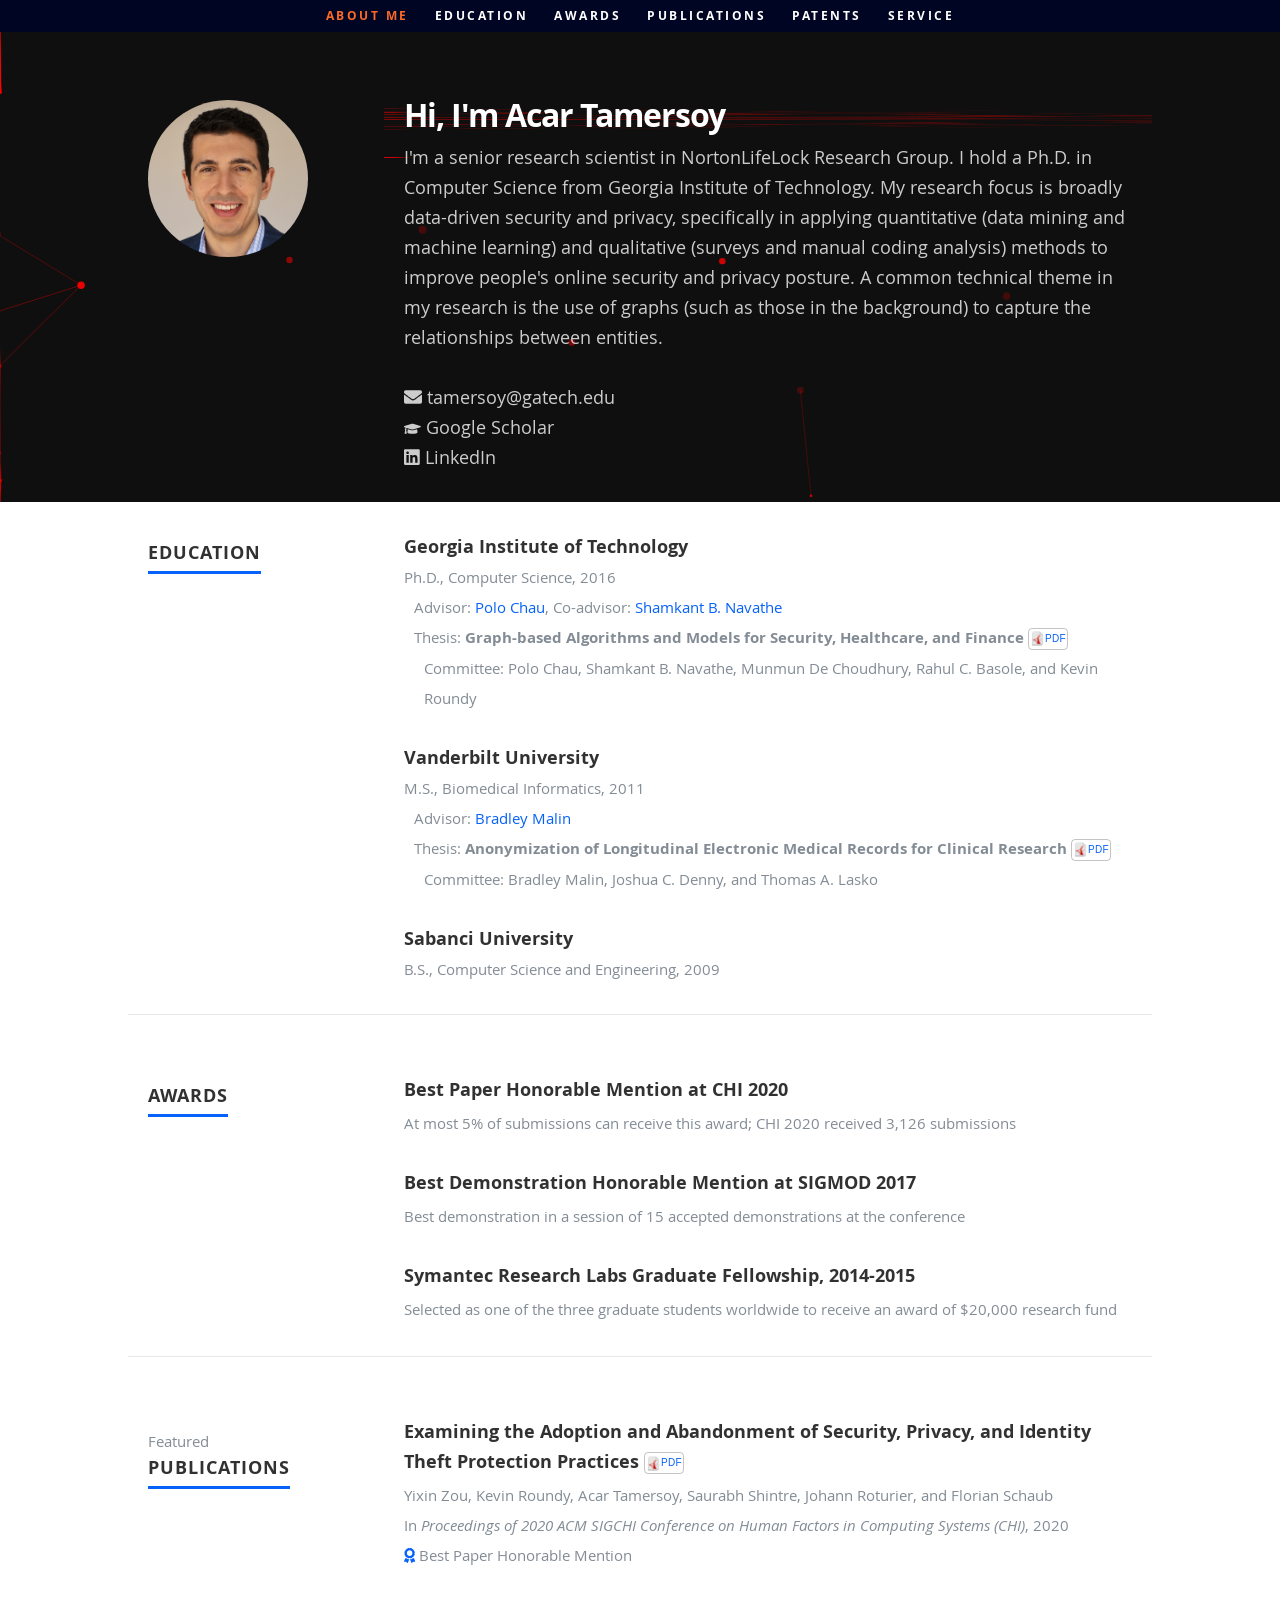
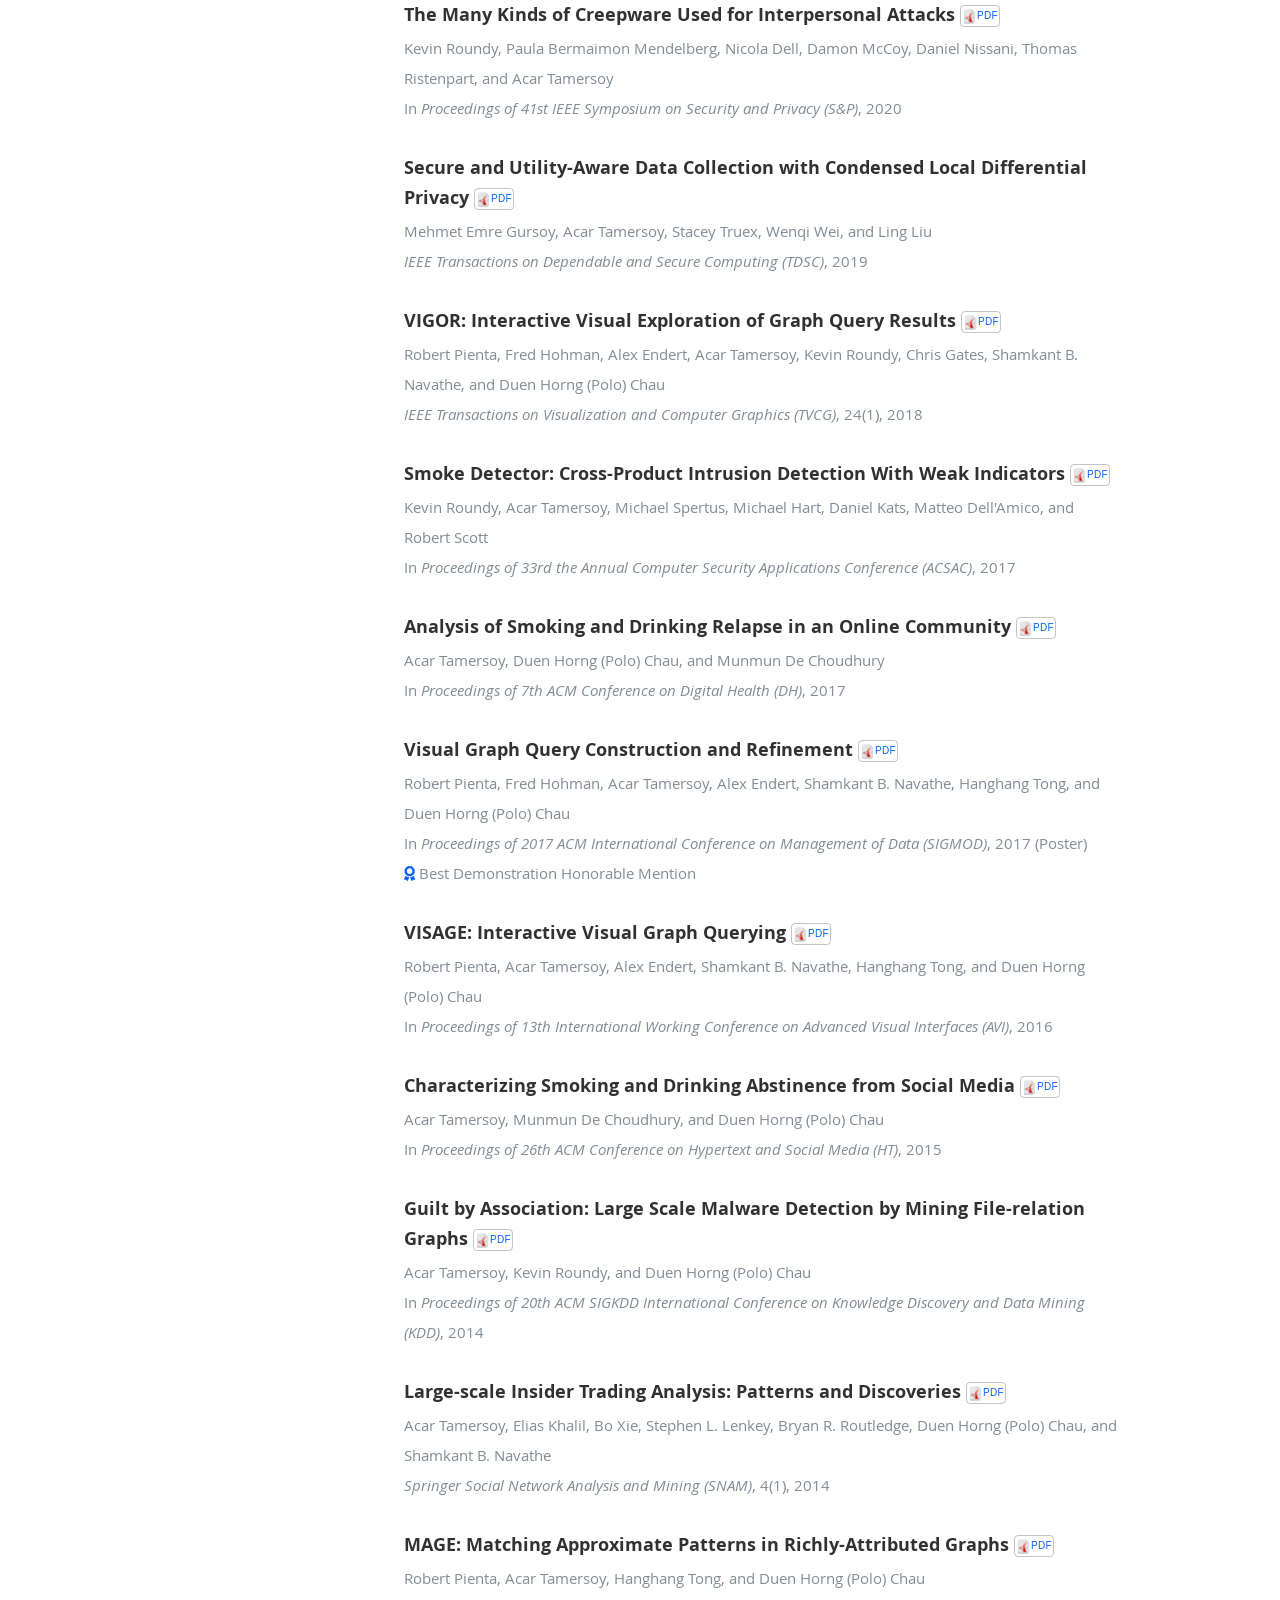
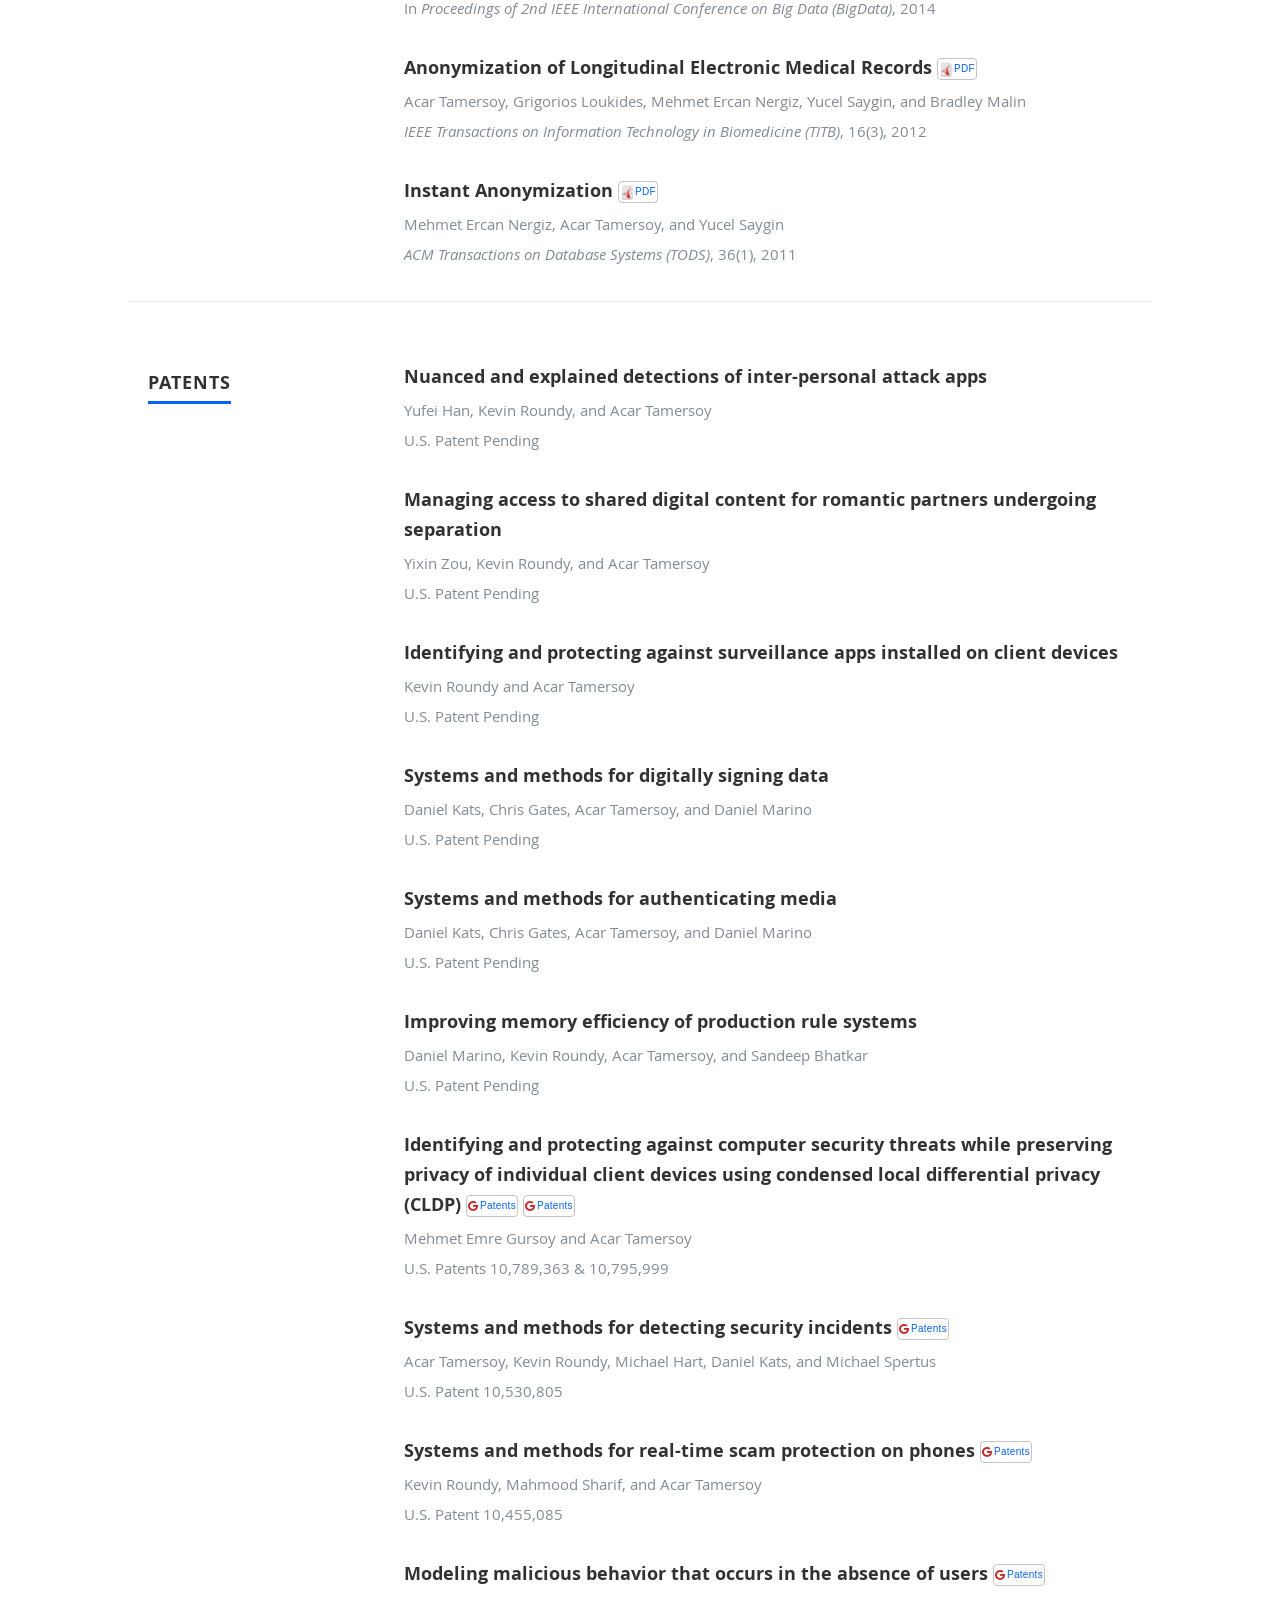
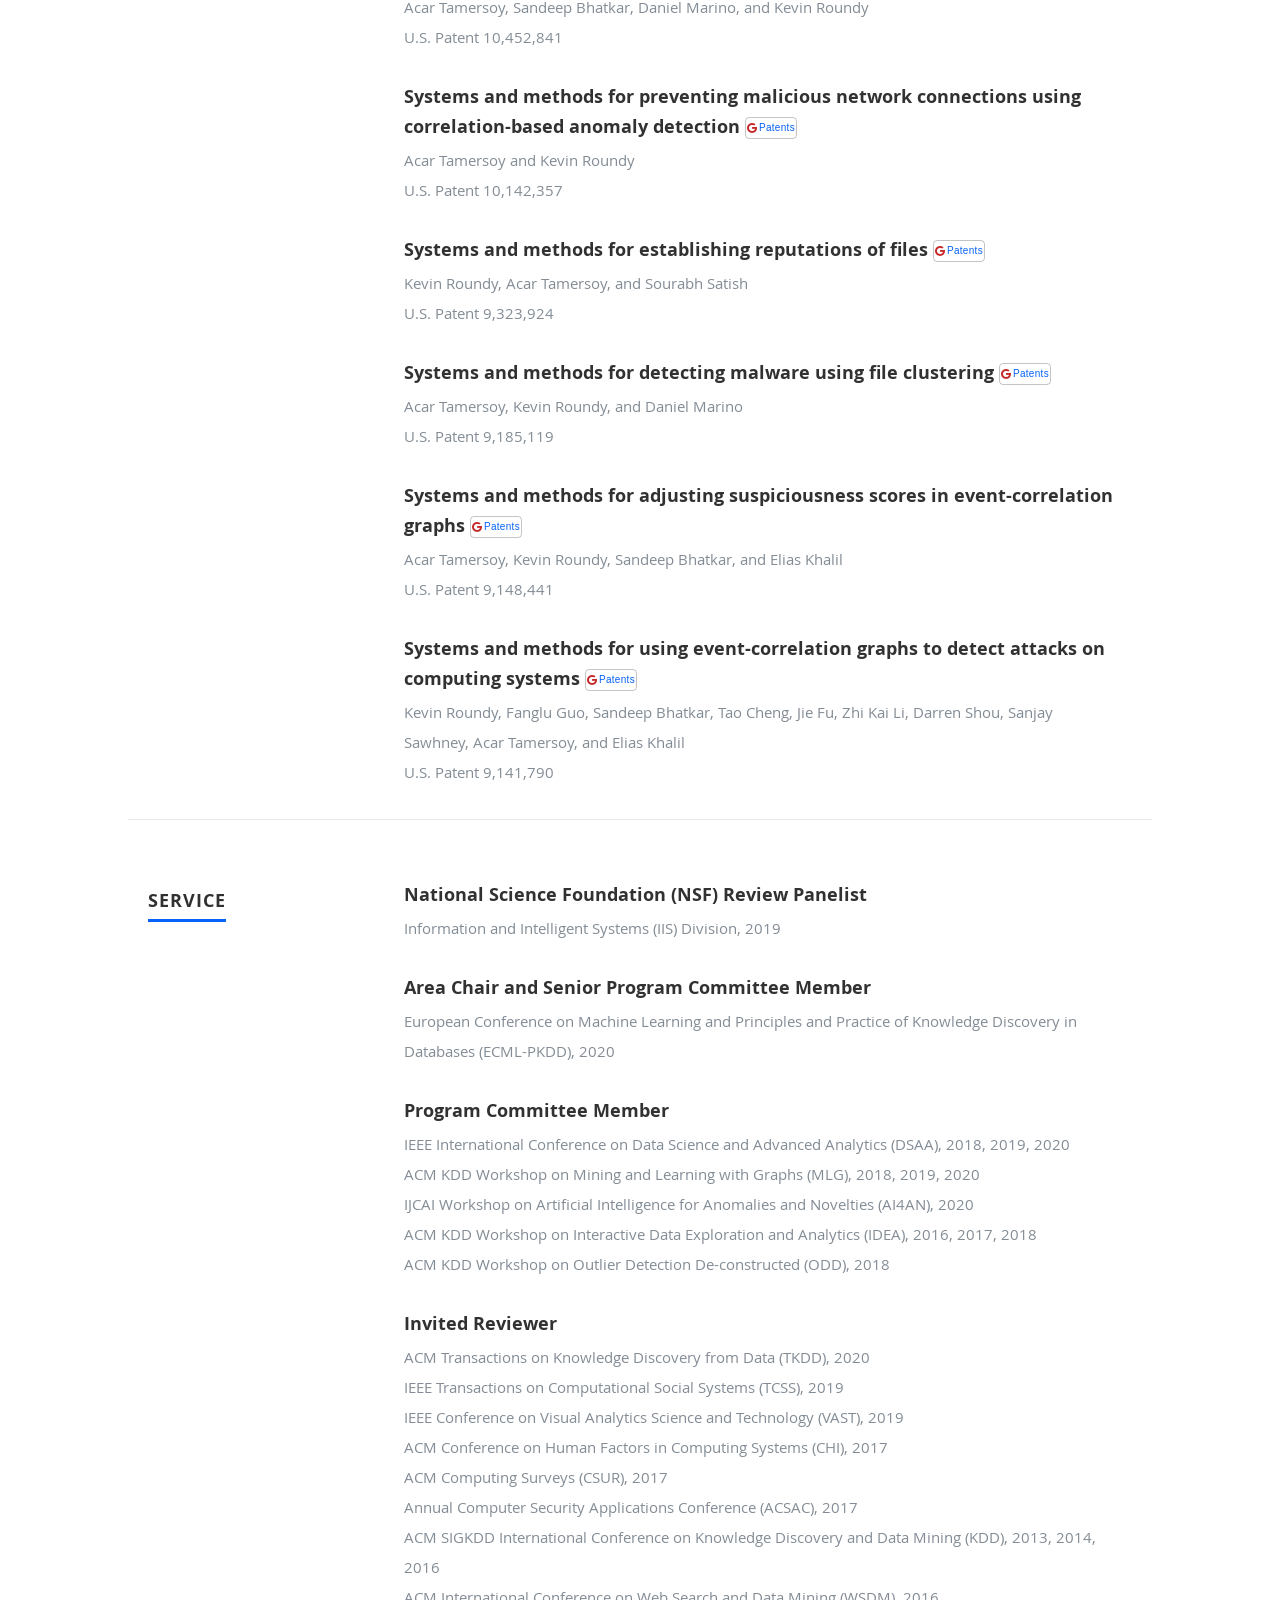
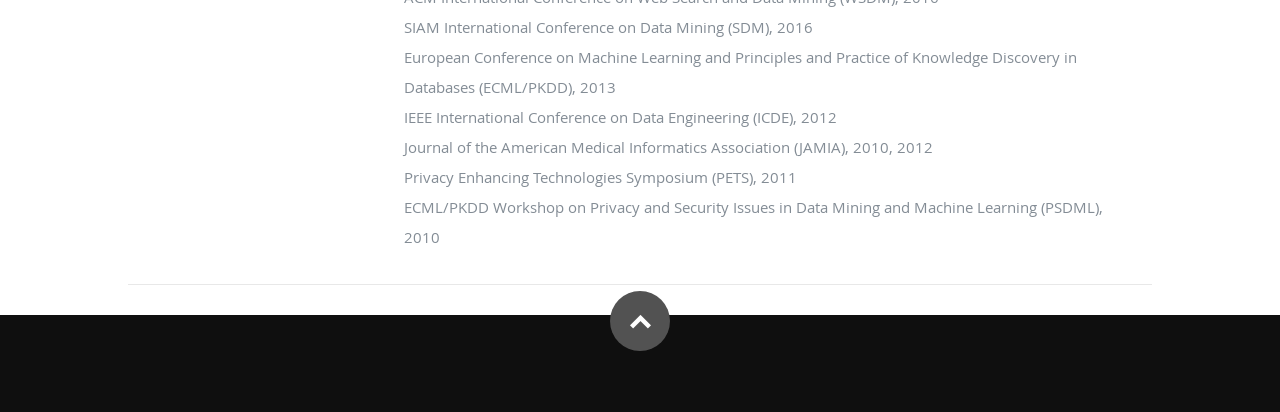
==== index.html @ f9ce351a "update" ====
<!doctype html><html lang="en"><head><meta charset="utf-8"><meta name="viewport" content="width=device-width,initial-scale=1,shrink-to-fit=no"><meta name="theme-color" content="#000000"><link rel="manifest" href="/manifest.json"><link rel="shortcut icon" href="/favicon.ico"><link rel="stylesheet" href="/css/default.css"><link rel="stylesheet" href="/css/layout.css"><link rel="stylesheet" href="/css/media-queries.css"><link rel="stylesheet" href="/css/magnific-popup.css"><title>Acar Tamersoy</title><link href="/static/css/main.f87f4b36.css" rel="stylesheet"></head><body><noscript>You need to enable JavaScript to run this app.</noscript><div id="root"></div><script src="https://ajax.googleapis.com/ajax/libs/jquery/1.10.2/jquery.min.js"></script><script>window.jQuery||document.write('<script src="/js/jquery-1.10.2.min.js"><\/script>')</script><script type="text/javascript" src="/js/jquery-migrate-1.2.1.min.js"></script><script src="/js/jquery.flexslider.js"></script><script src="/js/waypoints.js"></script><script src="/js/jquery.fittext.js"></script><script src="/js/magnific-popup.js"></script><script src="/js/init.js"></script><script type="text/javascript" src="/static/js/main.d19e6f9b.js"></script></body></html>
---- css/default.css ----
/*
=====================================================================
*   Ceevee v1.0 Default Stylesheet
*   url: styleshout.com
*   03-17-2014
=====================================================================

TOC:
a. Webfonts and Icon fonts
b. Reset
c. Default Styles
   1. Basic
   2. Typography
   3. Links
   4. Images
   5. Buttons
   6. Forms
d. Grid
e. Others
   1. Clearing
   2. Misc

=====================================================================  */

/* ------------------------------------------------------------------ */
/* a. Webfonts and Icon fonts
 ------------------------------------------------------------------ */

@import url("fonts.css");
@import url("fontello/css/fontello.css");
@import url("font-awesome/css/font-awesome.min.css");

/* ------------------------------------------------------------------
/* b. Reset
      Adapted from:
      Normalize.css - https://github.com/necolas/normalize.css/
      HTML5 Doctor Reset - html5doctor.com/html-5-reset-stylesheet/
/* ------------------------------------------------------------------ */

html, body, div, span, object, iframe,
h1, h2, h3, h4, h5, h6, p, blockquote, pre,
abbr, address, cite, code,
del, dfn, em, img, ins, kbd, q, samp,
small, strong, sub, sup, var,
b, i,
dl, dt, dd, ol, ul, li,
fieldset, form, label, legend,
table, caption, tbody, tfoot, thead, tr, th, td,
article, aside, canvas, details, figcaption, figure,
footer, header, hgroup, menu, nav, section, summary,
time, mark, audio, video {
   margin: 0;
   padding: 0;
   border: 0;
   outline: 0;
   font-size: 100%;
   vertical-align: baseline;
   background: transparent;
}

article,aside,details,figcaption,figure,
footer,header,hgroup,menu,nav,section {
   display: block;
}

audio,
canvas,
video {
   display: inline-block;
}

audio:not([controls]) {
   display: none;
   height: 0;
}

[hidden] { display: none; }

code, kbd, pre, samp {
   font-family: monospace, serif;
   font-size: 1em;
}

pre {
   white-space: pre;
   white-space: pre-wrap;
   word-wrap: break-word;
}

blockquote, q { quotes: &#8220 &#8220; }

blockquote:before, blockquote:after,
q:before, q:after {
   content: '';
   content: none;
}

ins {
   background-color: #ff9;
   color: #000;
   text-decoration: none;
}

mark {
   background-color: #A7F4F6;
   color: #555;
}

del { text-decoration: line-through; }

abbr[title], dfn[title] {
   border-bottom: 1px dotted;
   cursor: help;
}

table {
   border-collapse: collapse;
   border-spacing: 0;
}


/* ------------------------------------------------------------------ */
/* c. Default and Basic Styles
      Adapted from:
      Skeleton CSS Framework - http://www.getskeleton.com/
      Typeplate Typographic Starter Kit - http://typeplate.com/
/* ------------------------------------------------------------------ */

/*  1. Basic  ------------------------------------------------------- */

*,
*:before,
*:after {
   -moz-box-sizing: border-box;
   -webkit-box-sizing: border-box;
   box-sizing: border-box;
}

html {
   font-size: 62.5%;
   -webkit-font-smoothing: antialiased;
}

body {
   background: #fff;
   font-family: 'opensans-regular', sans-serif;
   font-weight: normal;
   font-size: 15px;
   line-height: 30px;
	color: #838C95;

   -webkit-font-smoothing: antialiased; /* Fix for webkit rendering */
	-webkit-text-size-adjust: 100%;
}

/*  2. Typography
       Vertical rhythm with leading derived from 6
--------------------------------------------------------------------- */

h1, h2, h3, h4, h5, h6 {
   color: #313131;
	font-family: 'opensans-bold', sans-serif;
   font-weight: normal;
}
h1 a, h2 a, h3 a, h4 a, h5 a, h6 a { font-weight: inherit; }
h1 { font-size: 38px; line-height: 42px; margin-bottom: 12px; letter-spacing: -1px; }
h2 { font-size: 28px; line-height: 36px; margin-bottom: 6px; }
h3 { font-size: 22px; line-height: 30px; margin-bottom: 12px; }
/* h4 { font-size: 20px; line-height: 30px; margin-bottom: 6px; } */
h4 { font-size: 20px; line-height: 30px; margin-bottom: 1px; }
h5 { font-size: 18px; line-height: 30px; }
h6 { font-size: 14px; line-height: 30px; }
.subheader { }

p { margin: 0 0 30px 0; }
p img { margin: 0; }
p.lead {
   font: 19px/36px 'opensans-light', sans-serif;
   margin-bottom: 18px;
}

/* for 'em' and 'strong' tags, font-size and line-height should be same with
the body tag due to rendering problems in some browsers */
em { font: 15px/30px 'opensans-italic', sans-serif; }
strong, b { font: 15px/30px 'opensans-bold', sans-serif; }
small { font-size: 11px; line-height: inherit; }

/*	Blockquotes */
blockquote {
   margin: 30px 0px;
   padding-left: 40px;
   position: relative;
}
blockquote:before {
   content: "\201C";
   opacity: 0.45;
   font-size: 80px;
   line-height: 0px;
   margin: 0;
   font-family: arial, sans-serif;

   position: absolute;
   top:  30px;
	left: 0;
}
blockquote p {
   font-family: 'librebaskerville-italic', serif;
   padding: 0;
   font-size: 18px;
   line-height: 36px;
}
blockquote cite {
   display: block;
   font-size: 12px;
   font-style: normal;
   line-height: 18px;
}
blockquote cite:before { content: "\2014 \0020"; }
blockquote cite a,
blockquote cite a:visited { color: #8B9798; border: none }

/* ---------------------------------------------------------------------
/*  Pull Quotes Markup
/*
    <aside class="pull-quote">
		<blockquote>
			<p></p>
		</blockquote>
	 </aside>
/*
/* --------------------------------------------------------------------- */
.pull-quote {
   position: relative;
	padding: 18px 30px 18px 0px;
}
.pull-quote:before,
.pull-quote:after {
	height: 1em;
	opacity: 0.45;
	position: absolute;
	font-size: 80px;
   font-family: Arial, Sans-Serif;
}
.pull-quote:before {
	content: "\201C";
	top:  33px;
	left: 0;
}
.pull-quote:after {
	content: '\201D';
	bottom: -33px;
	right: 0;
}
.pull-quote blockquote {
   margin: 0;
}
.pull-quote blockquote:before {
   content: none;
}

/* Abbreviations */
abbr {
   font-family: 'opensans-bold', sans-serif;
	font-variant: small-caps;
	text-transform: lowercase;
   letter-spacing: .5px;
	color: gray;
}
abbr:hover { cursor: help; }

/* drop cap */
.drop-cap:first-letter {
	float: left;
	margin: 0;
	padding: 14px 6px 0 0;
	font-size: 84px;
	font-family: /* Copperplate */ 'opensans-bold', sans-serif;
   line-height: 60px;
	text-indent: 0;
	background: transparent;
	color: inherit;
}

hr { border: solid #E3E3E3; border-width: 1px 0 0; clear: both; margin: 11px 0 30px; height: 0; }


/*  3. Links  ------------------------------------------------------- */

a, a:visited {
   text-decoration: none;
   outline: 0;
   color: #11ABB0;

   -webkit-transition: color .3s ease-in-out;
   -moz-transition: color .3s ease-in-out;
   -o-transition: color .3s ease-in-out;
   transition: color .3s ease-in-out;
}
a:hover, a:focus { color: #313131; }
p a, p a:visited { line-height: inherit; }


/*  4. List  --------------------------------------------------------- */

ul, ol { margin-bottom: 24px; margin-top: 12px; }
ul { list-style: none outside; }
ol { list-style: decimal; }
ol, ul.square, ul.circle, ul.disc { margin-left: 30px; }
ul.square { list-style: square outside; }
ul.circle { list-style: circle outside; }
ul.disc { list-style: disc outside; }
ul ul, ul ol,
ol ol, ol ul { margin: 6px 0 6px 30px; }
ul ul li, ul ol li,
ol ol li, ol ul li { margin-bottom: 6px; }
li { line-height: 18px; margin-bottom: 12px; }
ul.large li { }
li p { }

/* ---------------------------------------------------------------------
/*  Stats Tab Markup

    <ul class="stats-tabs">
		<li><a href="#">[value]<b>[name]</b></a></li>
	 </ul>

    Extend this object into your markup.
/*
/* --------------------------------------------------------------------- */
.stats-tabs {
   padding: 0;
   margin: 24px 0;
}
.stats-tabs li {
	display: inline-block;
	margin: 0 10px 18px 0;
	padding: 0 10px 0 0;
	border-right: 1px solid #ccc;
}
.stats-tabs li:last-child {
	margin: 0;
	padding: 0;
	border: none;
}
.stats-tabs li a {
	display: inline-block;
	font-size: 22px;
	font-family: 'opensans-bold', sans-serif;
   border: none;
   color: #313131;
}
.stats-tabs li a:hover {
   color:#11ABB0;
}
.stats-tabs li a b {
	display: block;
	margin: 6px 0 0 0;
	font-size: 13px;
	font-family: 'opensans-regular', sans-serif;
   color: #8B9798;
}

/* definition list */
dl { margin: 12px 0; }
dt { margin: 0; color:#11ABB0; }
dd { margin: 0 0 0 20px; }

/* Lining Definition Style Markup */
.lining dt,
.lining dd {
	display: inline;
	margin: 0;
}
.lining dt + dt:before,
.lining dd + dt:before {
	content: "\A";
	white-space: pre;
}
.lining dd + dd:before {
	content: ", ";
}
.lining dd:before {
	content: ": ";
	margin-left: -0.2em;
}

/* Dictionary Definition Style Markup */
.dictionary-style dt {
	display: inline;
	counter-reset: definitions;
}
.dictionary-style dt + dt:before {
	content: ", ";
	margin-left: -0.2em;
}
.dictionary-style dd {
	display: block;
	counter-increment: definitions;
}
.dictionary-style dd:before {
	content: counter(definitions, decimal) ". ";
}

/* Pagination */
.pagination {
   margin: 36px auto;
   text-align: center;
}
.pagination ul li {
   display: inline-block;
   margin: 0;
   padding: 0;
}
.pagination .page-numbers {
   font: 15px/18px 'opensans-bold', sans-serif;
   display: inline-block;
   padding: 6px 10px;
   margin-right: 3px;
   margin-bottom: 6px;
	color: #6E757C;
	background-color: #E6E8EB;

	-webkit-transition: all 200ms ease-in-out;
	-moz-transition: all 200ms ease-in-out;
	-o-transition: all 200ms ease-in-out;
	-ms-transition: all 200ms ease-in-out;
	transition: all 200ms ease-in-out;

   -moz-border-radius: 0px;
   -webkit-border-radius: 0px;
   -khtml-border-radius: 0px;
	border-radius: 0px;
}
.pagination .page-numbers:hover {
   background: #838A91;
   color: #fff;
}
.pagination .current,
.pagination .current:hover {
   background-color: #11ABB0;
   color: #fff;
}
.pagination .inactive,
.pagination .inactive:hover {
   background-color: #E6E8EB;
	color: #A9ADB2;
}
.pagination .prev, .pagination .next {}

/*  5. Images  --------------------------------------------------------- */

img {
   max-width: 100%;
   height: auto;
}
img.pull-right { margin: 12px 0px 0px 18px; }
img.pull-left { margin: 12px 18px 0px 0px; }

/*  6. Buttons  --------------------------------------------------------- */

.button,
.button:visited,
button,
input[type="submit"],
input[type="reset"],
input[type="button"] {
   font: 16px/30px 'opensans-bold', sans-serif;
   background: #11ABB0;
   display: inline-block;
	text-decoration: none;
   letter-spacing: 0;
   color: #fff;
	padding: 12px 20px;
	margin-bottom: 18px;
   border: none;
   cursor: pointer;
   height: auto;

   -webkit-transition: all .2s ease-in-out;
	-moz-transition: all .2s ease-in-out;
	-o-transition: all .2s ease-in-out;
	-ms-transition: all .2s ease-in-out;
	transition: all .2s ease-in-out;

   -moz-border-radius: 0px;
   -webkit-border-radius: 0px;
   -khtml-border-radius: 0px;
   border-radius: 0px;
}

.button:hover,
button:hover,
input[type="submit"]:hover,
input[type="reset"]:hover,
input[type="button"]:hover {
   background: #3d4145;
   color: #fff;
}

.button:active,
button:active,
input[type="submit"]:active,
input[type="reset"]:active,
input[type="button"]:active {
   background: #3d4145;
   color: #fff;
}

.button.full-width,
button.full-width,
input[type="submit"].full-width,
input[type="reset"].full-width,
input[type="button"].full-width {
	width: 100%;
	padding-left: 0 !important;
	padding-right: 0 !important;
	text-align: center;
}

/* Fix for odd Mozilla border & padding issues */
button::-moz-focus-inner,
input::-moz-focus-inner {
    border: 0;
    padding: 0;
}


/*  7. Forms  --------------------------------------------------------- */

form { margin-bottom: 24px; }
fieldset { margin-bottom: 24px; }

input[type="text"],
input[type="password"],
input[type="email"],
textarea,
select {
   display: block;
   padding: 18px 15px;
   margin: 0 0 24px 0;
   border: 0;
   outline: none;
   vertical-align: middle;
   min-width: 225px;
	max-width: 100%;
   font-size: 15px;
   line-height: 24px;
	color: #647373;
	background: #D3D9D9;

}

/* select { padding: 0;
   width: 220px;
   } */

input[type="text"]:focus,
input[type="password"]:focus,
input[type="email"]:focus,
textarea:focus {
   color: #B3B7BC;
	background-color: #3d4145;
}

textarea { min-height: 220px; }

label,
legend {
   font: 16px/24px 'opensans-bold', sans-serif;
	margin: 12px 0;
   color: #3d4145;
   display: block;
}
label span,
legend span {
	color: #8B9798;
   font: 14px/24px 'opensans-regular', sans-serif;
}

input[type="checkbox"],
input[type="radio"] {
    font-size: 15px;
    color: #737373;
}

input[type="checkbox"] { display: inline; }

/* ------------------------------------------------------------------ */
/* d. Grid
---------------------------------------------------------------------
   gutter = 40px.
/* ------------------------------------------------------------------ */

/* default
--------------------------------------------------------------- */
.row {
   /* width: 96%; */
   width: 80%;
   /* max-width: 1020px; */
   max-width: 1280px;
   margin: 0 auto;
}
/* fixed width for IE8 */
.ie .row { width: 1000px ; }

.narrow .row { max-width: 980px; }

.row .row { width: auto; max-width: none; margin: 0 -20px; }

/* row clearing */
.row:before,
.row:after {
    content: " ";
    display: table;
}
.row:after {
    clear: both;
}

.column, .columns {
   position: relative;
   padding: 0 20px;
   min-height: 1px;
   float: left;
}
.column.centered, .columns.centered  {
    float: none;
    margin: 0 auto;
}

/* removed gutters */
.row.collapsed > .column,
.row.collapsed > .columns,
.column.collapsed, .columns.collapsed  { padding: 0; }

[class*="column"] + [class*="column"]:last-child { float: right; }
[class*="column"] + [class*="column"].end { float: right; }

/* column widths */
.row .one         { width: 8.33333%; }
.row .two         { width: 16.66667%; }
.row .three       { width: 25%; }
.row .four        { width: 33.33333%; }
.row .five        { width: 41.66667%; }
.row .six         { width: 50%; }
.row .seven       { width: 58.33333%; }
.row .eight       { width: 66.66667%; }
.row .nine        { width: 75%; }
.row .ten         { width: 83.33333%; }
.row .eleven      { width: 91.66667%; }
.row .twelve      { width: 100%; }

/* Offsets */
.row .offset-1    { margin-left: 8.33333%; }
.row .offset-2    { margin-left: 16.66667%; }
.row .offset-3    { margin-left: 25%; }
.row .offset-4    { margin-left: 33.33333%; }
.row .offset-5    { margin-left: 41.66667%; }
.row .offset-6    { margin-left: 50%; }
.row .offset-7    { margin-left: 58.33333%; }
.row .offset-8    { margin-left: 66.66667%; }
.row .offset-9    { margin-left: 75%; }
.row .offset-10   { margin-left: 83.33333%; }
.row .offset-11   { margin-left: 91.66667%; }

/* Push/Pull */
.row .push-1      { left: 8.33333%; }
.row .pull-1      { right: 8.33333%; }
.row .push-2      { left: 16.66667%; 	}
.row .pull-2      { right: 16.66667%; }
.row .push-3      { left: 25%; }
.row .pull-3      { right: 25%;	}
.row .push-4      { left: 33.33333%; }
.row .pull-4      { right: 33.33333%; }
.row .push-5      { left: 41.66667%; }
.row .pull-5      { right: 41.66667%; }
.row .push-6      { left: 50%; }
.row .pull-6      { right: 50%; }
.row .push-7      { left: 58.33333%; }
.row .pull-7      { right: 58.33333%; }
.row .push-8      { left: 66.66667%; 	}
.row .pull-8      { right: 66.66667%; }
.row .push-9      { left: 75%; }
.row .pull-9      { right: 75%; }
.row .push-10     { left: 83.33333%; }
.row .pull-10     { right: 83.33333%; }
.row .push-11     { left: 91.66667%; }
.row .pull-11     { right: 91.66667%; }

/* block grids
--------------------------------------------------------------------- */
.bgrid-sixths [class*="column"]   { width: 16.66667%; }
.bgrid-quarters [class*="column"] { width: 25%; }
.bgrid-thirds [class*="column"]   { width: 33.33333%; }
.bgrid-halves [class*="column"]   { width: 50%; }

[class*="bgrid"] [class*="column"] + [class*="column"]:last-child { float: left; }

/* Left clearing for block grid columns - columns that changes width in
different screen sizes. Allows columns with different heights to align
properly.
--------------------------------------------------------------------- */
.first { clear: left; }   /* first column in default screen */
.s-first { clear: none; } /* first column in smaller screens */

/* smaller screens
--------------------------------------------------------------- */
@media only screen and (max-width: 900px) {

   /* block grids on small screens */
   .s-bgrid-sixths [class*="column"]   { width: 16.66667%; }
   .s-bgrid-quarters [class*="column"] { width: 25%; }
   .s-bgrid-thirds [class*="column"]   { width: 33.33333%; }
   .s-bgrid-halves [class*="column"]   { width: 50%; }

   /* block grids left clearing */
   .first { clear: none; }
   .s-first { clear: left; }

}

/* mobile wide/smaller tablets
--------------------------------------------------------------- */
@media only screen and (max-width: 767px) {

   .row {
	   width: 460px;
	   margin: 0 auto;
      padding: 0;
	}
   .column, .columns {
	   width: auto !important;
	   float: none;
	   margin-left: 0;
	   margin-right: 0;
      padding: 0 30px;
   }
   .row .row { width: auto; max-width: none; margin: 0 -30px; }

   [class*="column"] + [class*="column"]:last-child { float: none; }
   [class*="bgrid"] [class*="column"] + [class*="column"]:last-child { float: none; }

   /* Offsets */
   .row .offset-1    { margin-left: 0%; }
   .row .offset-2    { margin-left: 0%; }
   .row .offset-3    { margin-left: 0%; }
   .row .offset-4    { margin-left: 0%; }
   .row .offset-5    { margin-left: 0%; }
   .row .offset-6    { margin-left: 0%; }
   .row .offset-7    { margin-left: 0%; }
   .row .offset-8    { margin-left: 0%; }
   .row .offset-9    { margin-left: 0%; }
   .row .offset-10   { margin-left: 0%; }
   .row .offset-11   { margin-left: 0%; }
}

/* mobile narrow
--------------------------------------------------------------- */
@media only screen and (max-width: 460px) {

   .row { width: auto; }

}

/* larger screens
--------------------------------------------------------------- */
@media screen and (min-width: 1200px) {

   .wide .row { max-width: 1180px; }

}

/* ------------------------------------------------------------------ */
/* e. Others
/* ------------------------------------------------------------------ */

/*  1. Clearing
    (http://nicolasgallagher.com/micro-clearfix-hack/
--------------------------------------------------------------------- */

.cf:before,
.cf:after {
    content: " ";
    display: table;
}
.cf:after {
    clear: both;
}

/*  2. Misc -------------------------------------------------------- */

.remove-bottom { margin-bottom: 0 !important; }
.half-bottom { margin-bottom: 12px !important; }
.add-bottom { margin-bottom: 24px !important; }
.no-border { border: none; }

.text-center  { text-align: center !important; }
.text-left    { text-align: left !important; }
.text-right   { text-align: right !important; }
.pull-left    { float: left !important; }
.pull-right   { float: right !important; }
.align-center {
	margin-left: auto !important;
	margin-right: auto !important;
	text-align: center !important;
}
---- css/layout.css ----
/*
=====================================================================
*   Ceevee v1.0 Layout Stylesheet
*   url: styleshout.com
*   03-18-2014
=====================================================================

   TOC:
   a. General Styles
   b. Header Styles
   c. About Section
   d. Resume Section
   e. Portfolio Section
   f. Call To Action Section
   g. Testimonials Section
   h. Contact Section
   i. Footer

===================================================================== */

/* ------------------------------------------------------------------ */
/* a. General Styles
/* ------------------------------------------------------------------ */

body { background: #0f0f0f; }
/* body { background: #000524; } */
/* body { background: #34495e; } */


/* ------------------------------------------------------------------ */
/* b. Header Styles
/* ------------------------------------------------------------------ */

header {
   position: relative;
   height: 800px;
   min-height: 500px;
   width: 100%;
   
   text-align: center;
   overflow: hidden;
}

/* vertically center banner section */
header:before {
   content: '';
   display: inline-block;
   vertical-align: middle;
   height: 100%;
}
header .banner {
   display: inline-block;
   vertical-align: middle;
   margin: 0 auto;
   width: 85%;
   padding-bottom: 30px;
   text-align: center;
}

header .banner-text { width: 100%; }
header .banner-text h1 {
   font: 90px/1.1em 'opensans-bold', sans-serif;
   color: #fff;
   letter-spacing: -2px;
   margin: 0 auto 18px auto;
}
header .banner-text h3 {
   font: 18px/1.9em 'librebaskerville-regular', serif;
   color: #ddd;
   margin: 0 auto;
   width: 70%;
}
header .banner-text h3 span,
header .banner-text h3 a {
   color: #fff;
}
header .banner-text hr {
   width: 60%;
   margin: 18px auto 24px auto;
   border-color: #2F2D2E;
   border-color: rgba(150, 150, 150, .1);
}

/* header social links */
header .social {
   margin: 24px 0;
   padding: 0;
   font-size: 30px;
}
header .social li {
   display: inline-block;
   margin: 0 15px;
   padding: 0;
}
header .social li a { color: #fff; }
header .social li a:hover { color: #0762f9; }

/* scrolldown link */
header .scrolldown a {
   position: absolute;
   bottom: 30px;
   left: 50%;
   margin-left: -29px;
   color: #fff;
   display: block;
   height: 42px;
   width: 42px;
   font-size: 42px;
   line-height: 42px;
   color: #fff;
   border-radius: 100%;

   -webkit-transition: all .3s ease-in-out;
   -moz-transition: all .3s ease-in-out;
   -o-transition: all .3s ease-in-out;
   transition: all .3s ease-in-out;
}
header .scrolldown a:hover { color: #0762f9; }

/* primary navigation
--------------------------------------------------------------------- */
#nav-wrap ul, #nav-wrap li, #nav-wrap a {
	 margin: 0;
	 padding: 0;
	 border: none;
    outline: none;
}

/* #nav-wrap li {
   border-bottom: 3px solid #0762f9;
} */

/* nav-wrap */
#nav-wrap {
   font: 12px 'opensans-bold', sans-serif;
   width: 100%;
   text-transform: uppercase;
   letter-spacing: 2.5px;
   margin: 0 auto;
   z-index: 100;
   position: fixed;
   left: 0;
   top: 0;
}
/* .opaque { background-color: #333; } */
.opaque { background-color: #000524; }
/* .opaque { background-color: #0f0f0f; } */

/* hide toggle button */
#nav-wrap > a.mobile-btn { display: none; }

ul#nav {
   min-height: 32px; /* was 48 (divide by 1.5)*/
   width: auto;

   /* center align the menu */
   text-align: center;
}
ul#nav li {
   position: relative;
   list-style: none;
   height: 32px;  /* was 48*/
   display: inline-block;
}

/* Links */
ul#nav li a {

/* 8px padding top + 8px padding bottom + 32px line-height = 48px */

   display: inline-block;
   padding: 5.33px 13px;   /* was 8*/
   line-height: 21.33px;   /* was 32*/
	text-decoration: none;
   text-align: left;
   color: #fff;

	-webkit-transition: color .2s ease-in-out;
	-moz-transition: color .2s ease-in-out;
	-o-transition: color .2s ease-in-out;
	-ms-transition: color .2s ease-in-out;
	transition: color .2s ease-in-out;
}

ul#nav li a:active { background-color: transparent !important; }
ul#nav li.current a { color: #fe6928; }


/* ------------------------------------------------------------------ */
/* c. About Section
/* ------------------------------------------------------------------ */

#about {
   /* background: #000524; */
   /* padding-top: 96px;
   padding-bottom: 66px; */
   padding-top: 100px;
   /* padding-bottom: 100px; */
   overflow: hidden;
}

/* #about a, #about a:visited  { color: #fff; } */
#about a, #about a:visited  { color: #ccc; }
/* #about a:hover, #about a:focus { color: #0762f9; } */
#about a:hover, #about a:focus { color: #fff; }
/* #about a:focus { color: #0762f9; } */
/* #about a:hover { background-color: transparent !important; } */

#about h1 {
   font: 32px/30px 'opensans-bold', sans-serif;
   color: #fff;
}
#about h2 {
   font: 22px/30px 'opensans-bold', sans-serif;
   color: #fff;
   margin-bottom: 12px;
}
#about p {
   line-height: 30px;
   color: #ccc;
   font-size: 18px;
}
/* #about p.address { color: #fff; } */
#about .profile-pic {
   position: relative;
   /* width: 175px; */
   width: 160px;
   /* height: 120px; */
   /* flex-shrink: 0; */
   border-radius: 100%;
}

/* #about .contact-details { width: 41.66667%; } */
#about .contact-details { width: 66.66667%; }
#about .download {
   width: 58.33333%;
   padding-top: 6px;
}
/* #about .main-col { padding-right: 5%; } */
#about .download .button {
   margin-top: 6px;
   background: #444;
}
#about .download .button:hover {
   background: #fff;
   color: #2B2B2B;
}
#about .download .button i {
   margin-right: 15px;
   font-size: 20px;
}
#about .position {
   hyphens: auto;
}


/* ------------------------------------------------------------------ */
/* d. Resume Section
/* ------------------------------------------------------------------ */

#resume {
   background: #fff;
   /* padding-top: 90px; */
   /* padding-bottom: 72px; */
   padding-top: 30px;
   /* padding-bottom: 10px; */
   overflow: hidden;
}

#resume a, #resume a:visited  { color: #0762f9; }
#resume a:hover, #resume a:focus { color: #313131; }

#resume h1 {
   font: 18px/24px 'opensans-bold', sans-serif;
   text-transform: uppercase;
   letter-spacing: 1px;
}
#resume h1 span {
   border-bottom: 3px solid #0762f9;
   padding-bottom: 6px;
}
#resume h3 {
   font: 25px/30px 'opensans-bold', sans-serif;
}

#resume .header-col { padding-top: 9px; }
/* #resume . { padding-right: 3%; } */
#resume .main-col { padding-right: 3%; }

.education, .work, .publication {
   margin-bottom: 30px;
   /* padding-bottom: 24px; */
   padding-bottom: 30px;
   border-bottom: 1px solid #E8E8E8;
   /* padding-top: 25px; */
}
.publication {
   padding-bottom: 2px;
}
#resume .info {
   font: 16px/24px 'librebaskerville-italic', serif;
   color: #6E7881;
   margin-bottom: 18px;
   margin-top: 9px;
}
#resume .info span {
   margin-right: 5px;
   margin-left: 5px;
}
#resume .date {
   font: 15px/24px 'opensans-regular', sans-serif;
   margin-top: 6px;
}


#patent {
   background: #fff;
   padding-top: 30px;
   overflow: hidden;
}

#patent a, #patent a:visited  { color: #0762f9; }
#patent a:hover, #patent a:focus { color: #313131; }

#patent h1 {
   font: 18px/24px 'opensans-bold', sans-serif;
   text-transform: uppercase;
   letter-spacing: 1px;
}
#patent h1 span {
   border-bottom: 3px solid #0762f9;
   padding-bottom: 6px;
}

#patent .header-col { padding-top: 9px; }
#patent .main-col { padding-right: 3%; }


#publication {
   background: #fff;
   padding-top: 30px;
   overflow: hidden;
}

#publication a, #publication a:visited  { color: #0762f9; }
#publication a:hover, #publication a:focus { color: #313131; }

#publication h1 {
   font: 18px/24px 'opensans-bold', sans-serif;
   text-transform: uppercase;
   letter-spacing: 1px;
}
#publication h1 span {
   border-bottom: 3px solid #0762f9;
   padding-bottom: 6px;
}

#publication .header-col { padding-top: 9px; }
#publication .main-col { padding-right: 3%; }


#education {
   background: #fff;
   padding-top: 30px;
   overflow: hidden;
}

#education a, #education a:visited  { color: #0762f9; }
#education a:hover, #education a:focus { color: #313131; }

#education h1 {
   font: 18px/24px 'opensans-bold', sans-serif;
   text-transform: uppercase;
   letter-spacing: 1px;
}
#education h1 span {
   border-bottom: 3px solid #0762f9;
   padding-bottom: 6px;
}

#education .header-col { padding-top: 9px; }
#education .main-col { padding-right: 3%; }


#award {
   background: #fff;
   padding-top: 30px;
   overflow: hidden;
}

#award a, #award a:visited  { color: #0762f9; }
#award a:hover, #award a:focus { color: #313131; }

#award h1 {
   font: 18px/24px 'opensans-bold', sans-serif;
   text-transform: uppercase;
   letter-spacing: 1px;
}
#award h1 span {
   border-bottom: 3px solid #0762f9;
   padding-bottom: 6px;
}

#award h5 { font-size: 18px; }

#award .header-col { padding-top: 9px; }
#award .main-col { padding-right: 3%; }


#service {
   background: #fff;
   padding-top: 30px;
   overflow: hidden;
}

#service a, #service a:visited  { color: #0762f9; }
#service a:hover, #service a:focus { color: #313131; }

#service h1 {
   font: 18px/24px 'opensans-bold', sans-serif;
   text-transform: uppercase;
   letter-spacing: 1px;
}
#service h1 span {
   border-bottom: 3px solid #0762f9;
   padding-bottom: 6px;
}

#service h5 { font-size: 18px; }

#service .header-col { padding-top: 9px; }
#service .main-col { padding-right: 3%; }


/*----------------------------------------------*/
/*	Skill Bars
/*----------------------------------------------*/

.bars {
	width: 95%;
	float: left;
	padding: 0;
	text-align: left;
}
.bars .skills {
  	margin-top: 36px;
   list-style: none;
}
.bars li {
   position: relative;
  	margin-bottom: 60px;
  	background: #333;
  	height: 42px;
  	border-radius: 0px;
}
.bars li em {
	font: 15px 'opensans-bold', sans-serif;
   color: #313131;
	text-transform: uppercase;
   letter-spacing: 2px;
	font-weight: normal;
   position: relative;
	top: -36px;
}
.bar-expand {
   position: absolute;
   left: 0;
   top: 0;

   margin: 0;
   padding-right: 24px;
  	background: #313131;
   display: inline-block;
  	height: 42px;
   line-height: 42px;
   border-radius: 0px;
}
/*
.git {
  	-moz-animation: git 2s ease;
  	-webkit-animation: git 2s ease;
}
.illustrator {
  	-moz-animation: illustrator 2s ease;
  	-webkit-animation: illustrator 2s ease;
}
.reactjs {
  	-moz-animation: reactjs 2s ease;
  	-webkit-animation: reactjs 2s ease;
}
.css {
  	-moz-animation: css 2s ease;
  	-webkit-animation: css 2s ease;
}
.html5 {
  	-moz-animation: html5 2s ease;
  	-webkit-animation: html5 2s ease;
}
.vuejs {
  	-moz-animation: vuejs 2s ease;
  	-webkit-animation: vuejs 2s ease;
}
.mongodb {
  	-moz-animation: mongodb 2s ease;
  	-webkit-animation: mongodb 2s ease;
}

@-moz-keyframes git {
  0%   { width: 0px;  }
  100% { width: 60%;  }
}
@-moz-keyframes illustrator {
  0%   { width: 0px;  }
  100% { width: 55%;  }
}
@-moz-keyframes reactjs {
  0%   { width: 0px;  }
  100% { width: 50%;  }
}
@-moz-keyframes css {
  0%   { width: 0px;  }
  100% { width: 90%;  }
}
@-moz-keyframes html5 {
  0%   { width: 0px;  }
  100% { width: 80%;  }
}
@-moz-keyframes vuejs {
  0%   { width: 0px;  }
  100% { width: 50%;  }
}
@-moz-keyframes mongodb {
  0%   { width: 0px;  }
  100% { width: 80%;  }
}

@-webkit-keyframes photoshop {
  0%   { width: 0px;  }
  100% { width: 60%;  }
}
@-webkit-keyframes illustrator {
  0%   { width: 0px;  }
  100% { width: 55%;  }
}
@-webkit-keyframes reactjs {
  0%   { width: 0px;  }
  100% { width: 50%;  }
}
@-webkit-keyframes css {
  0%   { width: 0px;  }
  100% { width: 90%;  }
}
@-webkit-keyframes html5 {
  0%   { width: 0px;  }
  100% { width: 80%;  }
}
@-webkit-keyframes vuejs {
  0%   { width: 0px;  }
  100% { width: 50%;  }
}
@-webkit-keyframes mongodb {
  0%   { width: 0px;  }
  100% { width: 80%;  }
}  */

/* ------------------------------------------------------------------ */
/* e. Portfolio Section
/* ------------------------------------------------------------------ */

#portfolio {
   background: #ebeeee;
   padding-top: 90px;
   padding-bottom: 60px;
}
#portfolio h1 {
   font: 15px/24px 'opensans-semibold', sans-serif;
   text-transform: uppercase;
   letter-spacing: 1px;
   text-align: center;
   margin-bottom: 48px;
   color: #95A3A3;
}

/* Portfolio Content */
#portfolio-wrapper .columns { margin-bottom: 36px; }
.portfolio-item .item-wrap {
   background: #fff;
   overflow: hidden;
   position: relative;

   -webkit-transition: all 0.3s ease-in-out;
	-moz-transition: all 0.3s ease-in-out;
	-o-transition: all 0.3s ease-in-out;
	-ms-transition: all 0.3s ease-in-out;
	transition: all 0.3s ease-in-out;
}
.portfolio-item .item-wrap a {
   display: block;
   cursor: pointer;
}

/* overlay */
.portfolio-item .item-wrap .overlay {
   position: absolute;
   left: 0;
   top: 0;
   width: 100%;
   height: 100%;

	opacity: 0;
	-moz-opacity: 0;
	filter:alpha(opacity=0);

   -webkit-transition: opacity 0.3s ease-in-out;
	-moz-transition: opacity 0.3s ease-in-out;
	-o-transition: opacity 0.3s ease-in-out;
	transition: opacity 0.3s ease-in-out;

   background: url(../images/overlay-bg.png) repeat;
}
.portfolio-item .item-wrap .link-icon {
   display: block;
   color: #fff;
   height: 30px;
   width: 30px;
   font-size: 18px;
   line-height: 30px;
   text-align: center;

   opacity: 0;
	-moz-opacity: 0;
	filter:alpha(opacity=0);

   -webkit-transition: opacity 0.3s ease-in-out;
	-moz-transition: opacity 0.3s ease-in-out;
	-o-transition: opacity 0.3s ease-in-out;
	transition: opacity 0.3s ease-in-out;

   position: absolute;
   top: 50%;
   left: 50%;
   margin-left: -15px;
   margin-top: -15px;
}
.portfolio-item .item-wrap img {
   vertical-align: bottom;
}
.portfolio-item .portfolio-item-meta { padding: 18px }
.portfolio-item .portfolio-item-meta h5 {
   font: 14px/21px 'opensans-bold', sans-serif;
   color: #fff;
}
.portfolio-item .portfolio-item-meta p {
   font: 12px/18px 'opensans-light', sans-serif;
   color: #c6c7c7;
   margin-bottom: 0;
}

/* on hover */
.portfolio-item:hover .overlay {
	opacity: 1;
	-moz-opacity: 1;
	filter:alpha(opacity=100);
}
.portfolio-item:hover .link-icon {
   opacity: 1;
	-moz-opacity: 1;
	filter:alpha(opacity=100);
}

/* popup modal */
.popup-modal {
	max-width: 550px;
	background: #fff;
	position: relative;
	margin: 0 auto;
}
.popup-modal .description-box { padding: 12px 36px 18px 36px; }
.popup-modal .description-box h4 {
   font: 15px/24px 'opensans-bold', sans-serif;
	margin-bottom: 12px;
   color: #111;
}
.popup-modal .description-box p {
	font: 14px/24px 'opensans-regular', sans-serif;
   color: #A1A1A1;
   margin-bottom: 12px;
}
.popup-modal .description-box .categories {
   font: 11px/21px 'opensans-light', sans-serif;
   color: #A1A1A1;
   text-transform: uppercase;
   letter-spacing: 2px;
   display: block;
   text-align: left;
}
.popup-modal .description-box .categories i {
   margin-right: 8px;
}
.popup-modal .link-box {
   padding: 18px 36px;
   background: #111;
   text-align: left;
}
.popup-modal .link-box a {
   color: #fff;
	font: 11px/21px 'opensans-bold', sans-serif;
	text-transform: uppercase;
   letter-spacing: 3px;
   cursor: pointer;
}
.popup-modal a:hover {	color: #00CCCC; }
.popup-modal a.popup-modal-dismiss { margin-left: 24px; }


/* fadein/fadeout effect for modal popup
/* ------------------------------------------------------------------ */

/* content at start */
.mfp-fade.mfp-wrap .mfp-content .popup-modal {
   opacity: 0;
   -webkit-transition: all 200ms ease-in-out;
	-moz-transition: all 200ms ease-in-out;
	-o-transition: all 200ms ease-in-out;
	-ms-transition: all 200ms ease-in-out;
   transition: all 200ms ease-in-out;
}
/* content fadein */
.mfp-fade.mfp-wrap.mfp-ready .mfp-content .popup-modal {
   opacity: 1;
}
/* content fadeout */
.mfp-fade.mfp-wrap.mfp-removing .mfp-content .popup-modal {
   opacity: 0;
}

/* ------------------------------------------------------------------ */
/* f. Call To Action Section
/* ------------------------------------------------------------------ */

#call-to-action {
   background: #212121;
   padding-top: 66px;
   padding-bottom: 48px;
}
#call-to-action h1 {
   font: 18px/24px 'opensans-bold', sans-serif;
   text-transform: uppercase;
   letter-spacing: 3px;
   color: #fff;
}
#call-to-action h1 span { display: none; }
#call-to-action .header-col h1:before {
   font-family: 'FontAwesome';
   content: "\f0ac";
	padding-right: 10px;
	font-size: 72px;
   line-height: 72px;
   text-align: left;
   float: left;
   color: #fff;
}
#call-to-action .action {
   margin-top: 12px;
}
#call-to-action h2 {
   font: 28px/36px 'opensans-bold', sans-serif;
   color: #EBEEEE;
   margin-bottom: 6px;
}
#call-to-action h2 a {
   color: inherit;
}
#call-to-action p {
   color: #636363;
   font-size: 17px;
}
/*#
call-to-action .button {
	color:#fff;
   background: #0D0D0D;
}
*/
#call-to-action .button:hover,
#call-to-action .button:active {
   background: #FFFFFF;
   color: #0D0D0D;
}
#call-to-action p span {
	font-family: 'opensans-semibold', sans-serif;
	color: #D8D8D8;
}

/* ------------------------------------------------------------------
/* g. Testimonials
/* ------------------------------------------------------------------ */

#testimonials {
   background: #1F1F1F url(../images/testimonials-bg.jpg) no-repeat center center;
   background-size: cover !important;
	-webkit-background-size: cover !important;
   background-attachment: fixed;

   position: relative;
   min-height: 200px;
   width: 100%;
   overflow: hidden;
}
#testimonials .text-container {
   padding-top: 96px;
   padding-bottom: 66px;
}
#testimonials h1 {
   font: 18px/24px 'opensans-bold', sans-serif;
   text-transform: uppercase;
   letter-spacing: 3px;
   color: #fff;
}
#testimonials h1 span { display: none; }
#testimonials .header-col { padding-top: 9px; }
#testimonials .header-col h1:before {
   font-family: 'FontAwesome';
   content: "\f10d";
	padding-right: 10px;
	font-size: 72px;
   line-height: 72px;
   text-align: left;
   float: left;
   color: #fff;
}

/*	Blockquotes */
#testimonials blockquote {
   margin: 0 0px 30px 0px;
   padding-left: 0;
   position: relative;
   text-shadow: 0px 1px 3px rgba(0, 0, 0, 1);
}
#testimonials blockquote:before { content: none; }
#testimonials blockquote p {
   font-family: 'librebaskerville-italic', serif;
   padding: 0;
   font-size: 24px;
   line-height: 48px;
   color: #fff
}
#testimonials blockquote cite {
   display: block;
   font-size: 12px;
   font-style: normal;
   line-height: 18px;
   color: #fff;
}
#testimonials blockquote cite:before { content: "\2014 \0020"; }
#testimonials blockquote cite a,
#testimonials blockquote cite a:visited { color: #8B9798; border: none }

/* Flex Slider
/* ------------------------------------------------------------------ */

/* Reset */
.flexslider a:active,
.flexslider a:focus  { outline: none; }
.slides,
.flex-control-nav,
.flex-direction-nav { margin: 0; padding: 0; list-style: none; }
.slides li { margin: 0; padding: 0;}

/* Necessary Styles */
.flexslider {
   position: relative;
   zoom: 1;
   margin: 0;
   padding: 0;
}
.flexslider .slides { zoom: 1; }
.flexslider .slides > li { position: relative; }

/* Hide the slides before the JS is loaded. Avoids image jumping */
.flexslider .slides > li { display: none; -webkit-backface-visibility: hidden; }
/* Suggested container for slide animation setups. Can replace this with your own */
.flex-container { zoom: 1; position: relative; }

/* Clearfix for .slides */
.slides:before,
.slides:after {
   content: " ";
   display: table;
}
.slides:after {
   clear: both;
}

/* No JavaScript Fallback */
/* If you are not using another script, such as Modernizr, make sure you
 * include js that eliminates this class on page load */
.no-js .slides > li:first-child { display: block; }

/* Slider Styles */
.slides { zoom: 1; }
.slides > li {
   /*margin-right: 5px; */
   overflow: hidden;
}

/* Control Nav */
.flex-control-nav {
    width: 100%;
    position: absolute;
    bottom: -20px;
    text-align: left;
}
.flex-control-nav li {
    margin: 0 6px;
    display: inline-block;
    zoom: 1;
    *display: inline;
}
.flex-control-paging li a {
    width: 12px;
    height: 12px;
    display: block;
    background: #ddd;
    background: rgba(255, 255, 255, .3);
    cursor: pointer;
    text-indent: -9999px;
    -webkit-border-radius: 20px;
    -moz-border-radius: 20px;
    -o-border-radius: 20px;
    border-radius: 20px;
    box-shadow: inset 0 0 3px rgba(255, 255, 255, .3);
}
.flex-control-paging li a:hover {
    background: #CCC;
    background: rgba(255, 255, 255, .7);
}
.flex-control-paging li a.flex-active {
    background: #fff;
    background: rgba(255, 255, 255, .9);
    cursor: default;
}

/* ------------------------------------------------------------------ */
/* h. Contact Section
/* ------------------------------------------------------------------ */

#contact {
   background: #191919;
   padding-top: 96px;
   padding-bottom: 102px;
   color: #636363;
}
#contact .section-head { margin-bottom: 42px; }

#contact a, #contact a:visited  { color: #0762f9; }
#contact a:hover, #contact a:focus { color: #fff; }

#contact h1 {
   font: 18px/24px 'opensans-bold', sans-serif;
   text-transform: uppercase;
   letter-spacing: 3px;
   color: #EBEEEE;
   margin-bottom: 6px;
}
#contact h1 span { display: none; }
#contact h1:before {
   font-family: 'FontAwesome';
   content: "\f0e0";
	padding-right: 10px;
	font-size: 72px;
   line-height: 72px;
   text-align: left;
   float: left;
   color: #ebeeee;
}

#contact h4 {
   font: 16px/24px 'opensans-bold', sans-serif;
   color: #EBEEEE;
   margin-bottom: 6px;
}
#contact p.lead {
   font: 18px/36px 'opensans-light', sans-serif;
   padding-right: 3%;
}
#contact .header-col { padding-top: 6px; }


/* contact form */
#contact form { margin-bottom: 30px; }
#contact label {
   font: 15px/24px 'opensans-bold', sans-serif;
   margin: 12px 0;
   color: #EBEEEE;
	display: inline-block;
	float: left;
   width: 26%;
}
#contact input,
#contact textarea,
#contact select {
   padding: 10px 20px;
	color: #eee;
	background: #373233;
	margin-bottom: 42px;
	border: 0;
	outline: none;
   font-size: 15px;
   line-height: 24px;
   width: 65%;
}
#contact input:focus,
#contact textarea:focus,
#contact select:focus {
	color: #fff;
	background-color: #0762f9;
}
#contact button.submit {
	text-transform: uppercase;
	letter-spacing: 3px;
	color:#fff;
   background: #0D0D0D;
	border: none;
   cursor: pointer;
   height: auto;
   display: inline-block;
	border-radius: 0px;
   margin-left: 26%;
}
#contact button.submit:hover {
	color: #0D0D0D;
	background: #fff;
}
#contact span.required {
	color: #0762f9;
	font-size: 13px;
}
#message-warning, #message-success {
   display: none;
	background: #0F0F0F;
	padding: 24px 24px;
	margin-bottom: 36px;
   width: 65%;
   margin-left: 26%;
}
#message-warning { color: #D72828; }
#message-success { color: #0762f9; }

#message-warning i,
#message-success i {
   margin-right: 10px;
}
#image-loader {
   display: none;
   position: relative;
   left: 18px;
   top: 17px;
}


/* Twitter Feed */
#twitter {
   margin-top: 12px;
   padding: 0;
}
#twitter li {
   margin: 6px 0px 12px 0;
   line-height: 30px;
}
#twitter li span {
   display: block;
}
#twitter li b a {
   font: 13px/36px 'opensans-regular', Sans-serif;
   color: #474747 !important;
   border: none;
}


/* ------------------------------------------------------------------ */
/* i. Footer
/* ------------------------------------------------------------------ */

footer {
   padding-top: 48px;
   margin-bottom: 48px;
   color: #303030;
   font-size: 14px;
   text-align: center;
   position: relative;
}

footer a, footer a:visited { color: #525252; }
footer a:hover, footer a:focus { color: #fff; }

/* copyright */
footer .copyright {
    margin: 0;
    padding: 0;
 }
footer .copyright li {
    display: inline-block;
    margin: 0;
    padding: 0;
    line-height: 24px;
}
.ie footer .copyright li {
   display: inline;
}
footer .copyright li:before {
    content: "\2022";
    padding-left: 10px;
    padding-right: 10px;
    color: #095153;
}
footer .copyright  li:first-child:before {
    display: none;
}

/* social links */
footer .social-links {
   margin: 18px 0 30px 0;
   padding: 0;
   font-size: 30px;
}
footer .social-links li {
    display: inline-block;
    margin: 0;
    padding: 0;
    margin-left: 42px;
    color: #F06000;
}

footer .social-links li:first-child { margin-left: 0; }

/* Go To Top Button */
#go-top {
	position: absolute;
	top: -24px;
   left: 50%;
   margin-left: -30px;
}
#go-top a {
	text-decoration: none;
	border: 0 none;
	display: block;
	width: 60px;
	height: 60px;
	background-color: #525252;

	-webkit-transition: all 0.2s ease-in-out;
   -moz-transition: all 0.2s ease-in-out;
   -o-transition: all 0.2s ease-in-out;
   -ms-transition: all 0.2s ease-in-out;
   transition: all 0.2s ease-in-out;

   color: #fff;
   font-size: 21px;
   line-height: 60px;
 	border-radius: 100%;
}
#go-top a:hover { background-color: #0F9095; }


.social .btn:first-child{
   margin-right: 30px;
}
.social .btn{
   padding-left: 30px;
   padding-right: 30px; 
}
.social .btn i{
   margin-right: 15px;
}
.project-btn{
   background-color: #1abc9c !important;
}
.github-btn{
   background-color: #34495e !important;
}
---- css/media-queries.css ----
/* ==================================================================

*   Ceevee Media Queries
*   url: styleshout.com
*   03-18-2014

/* ================================================================== */


/* screenwidth less than 1024px
--------------------------------------------------------------------- */
@media only screen and (max-width: 1024px) {

    /* header styles
   ------------------------------------------------------------------ */
   header .banner-text h1 {
      font: 80px/1.1em 'opensans-bold', sans-serif;
      letter-spacing: -1px;
      margin: 0 auto 12px auto;
   }

}

/* screenwidth less than 900px
--------------------------------------------------------------------- */
@media only screen and (max-width: 900px) {

    /* header styles
   ------------------------------------------------------------------ */
   header .banner { padding-bottom: 12px; }
   header .banner-text h1 {
      font: 78px/1.1em 'opensans-bold', sans-serif;
      letter-spacing: -1px;      
   }
   header .banner-text h3 {
      font: 17px/1.9em 'librebaskerville-regular', serif;
      width: 80%;
   }
   header .banner-text hr {
      width: 65%;
      margin: 12px auto;
   }
   /* nav-wrap */
   #nav-wrap {
      font: 11px 'opensans-bold', sans-serif;
      letter-spacing: 1.5px;
   }


   /* About Section
   ------------------------------------------------------------------- */
   #about .profile-pic {
      /* width: 114px; */
      /* height: 114px; */
      margin-left: 12px;
   }
   #about .contact-details { width: 50%; }
   #about .download { width: 50%; }

   /* Resume Section
   ------------------------------------------------------------------- */
   #resume h1 { font: 16px/24px 'opensans-bold', sans-serif; }
   #resume .main-col { padding-right: 5%; }
   
   #education h1 { font: 16px/24px 'opensans-bold', sans-serif; }
   #education .main-col { padding-right: 5%; }

   #publication h1 { font: 16px/24px 'opensans-bold', sans-serif; }
   #publication .main-col { padding-right: 5%; }

   #patent h1 { font: 16px/24px 'opensans-bold', sans-serif; }
   #patent .main-col { padding-right: 5%; }

   #award h1 { font: 16px/24px 'opensans-bold', sans-serif; }
   #award .main-col { padding-right: 5%; }

   /* Testimonials Section
   ------------------------------------------------------------------- */
   #testimonials .header-col h1:before {
      font-size: 66px;
      line-height: 66px;
   }
   #testimonials blockquote p {
      font-size: 22px;
      line-height: 46px;      
   }

    /* Call to Action Section
   ------------------------------------------------------------------- */
   #call-to-action .header-col h1:before {
      font-size: 66px;
      line-height: 66px;
   }

   /* Contact Section
   ------------------------------------------------------------------- */
   #contact .section-head { margin-bottom: 30px; }
   #contact .header-col h1:before {
      font-size: 66px;
      line-height: 66px;
   }
   #contact .section-head p.lead { font: 17px/33px opensans-light, sans-serif; }


}

/* mobile wide/smaller tablets
---------------------------------------------------------------------- */

@media only screen and (max-width: 767px) {

   /* mobile navigation
   -------------------------------------------------------------------- */
   #nav-wrap {
      font: 12px 'opensans-bold', sans-serif;
      background: transparent !important;
      letter-spacing: 1.5px;  
      width: auto;
      position: fixed;
      top: 0;
      right: 0;
   }
   #nav-wrap > a {
	   width: 48px;
		height: 48px;
		text-align: left;
		background-color: #CC5200;
		position: relative;
      border: none;
      float: right;

      font: 0/0 a;
      text-shadow: none;
      color: transparent;

      position: relative;
      top: 0px;
      right: 30px;
   }

	#nav-wrap > a:before,
   #nav-wrap > a:after {
	   position: absolute;
		border: 2px solid #fff;
		top: 35%;
		left: 25%;
		right: 25%;
		content: '';
	}
   #nav-wrap > a:after { top: 60%; }

   /* toggle buttons */
	#nav-wrap:not( :target ) > a:first-of-type,
	#nav-wrap:target > a:last-of-type  {
	   display: block;
	}

   /* hide menu panel */
   #nav-wrap ul#nav {
      height: auto;
		display: none;
      clear: both;
      width: auto; 
      float: right;     

      position: relative;
      top: 12px;
      right: 0;
   }

   /* display menu panels */
	#nav-wrap:target > ul#nav	{
	   display: block;
      padding: 30px 20px 48px 20px;
      background: #1f2024;
      margin: 0 30px;
      clear: both;
   }

   ul#nav li {
      display: block;
      height: auto;      
      margin: 0 auto; 
      padding: 0 4%;           
      text-align: left;
      border-bottom: 1px solid #2D2E34;
      border-bottom-style: dotted; 
   }
  
   ul#nav li a {  
      display: block;    
      margin: 0;
      padding: 0;      
      margin: 12px 0; 
      line-height: 16px; /* reset line-height from 48px */
      border: none;
   }  


   /* Header Styles
   -------------------------------------------------------------------- */
   header .banner {
      padding-bottom: 12px;
      padding-top: 6px;
   }
   header .banner-text h1 { font: 68px/1.1em 'opensans-bold', sans-serif; }
   header .banner-text h3 {
      font: 16px/1.9em 'librebaskerville-regular', serif;
      width: 85%;
   }
   header .banner-text hr {
      width: 80%;
      margin: 18px auto;
   }

   /* header social links */
   header .social {
      margin: 18px 0 24px 0;
      font-size: 24px;
      line-height: 36px;      
   }
   header .social li { margin: 0 10px; }

    /* scrolldown link */
   header .scrolldown { display: none; }


   /* About Section
   -------------------------------------------------------------------- */
   /* #about .profile-pic { display: none; } */
   #about .profile-pic { 
      display: block;
      margin: 0 auto;
      margin-bottom: 30px;
   }
   #about .download .button {
      width: 100%;
      text-align: center;
      padding: 15px 20px;
   }
   #about .main-col { padding-right: 30px; }


   /* Resume Section
   --------------------------------------------------------------------- */
   #resume .header-col {
      padding-top: 0;
      margin-bottom: 48px;
      text-align: center;
   }
   #resume h1 { letter-spacing: 3px; }
   #resume .main-col { padding-right: 30px; }
   #resume h3, #resume .info { text-align: center; }

   #education .header-col {
      padding-top: 0;
      margin-bottom: 48px;
      text-align: center;
   }
   #education h1 { letter-spacing: 3px; }
   #education .main-col { padding-right: 30px; }
   #education h3, #education .info { text-align: center; }

   #publication .header-col {
      padding-top: 0;
      margin-bottom: 48px;
      text-align: center;
   }
   #publication h1 { letter-spacing: 3px; }
   #publication .main-col { padding-right: 30px; }
   #publication h3, #publication .info { text-align: center; }

   #patent .header-col {
      padding-top: 0;
      margin-bottom: 48px;
      text-align: center;
   }
   #patent h1 { letter-spacing: 3px; }
   #patent .main-col { padding-right: 30px; }
   #patent h3, #patent .info { text-align: center; }

   #award .header-col {
      padding-top: 0;
      margin-bottom: 48px;
      text-align: center;
   }
   #award h1 { letter-spacing: 3px; }
   #award .main-col { padding-right: 30px; }
   #award h3, #award .info { text-align: center; }

   #service .header-col {
      padding-top: 0;
      margin-bottom: 48px;
      text-align: center;
   }
   #service h1 { letter-spacing: 3px; }
   #service .main-col { padding-right: 30px; }
   #service h3, #service .info { text-align: center; }
      
   .bars { width: 100%; }


   /* Call To Action Section
   /* ----------------------------------------------------------------- */
   #call-to-action { text-align: center; }
   #call-to-action h1 {
      font: 16px/24px 'opensans-bold', sans-serif;
      text-align: center;
      margin-bottom: 30px;
      text-shadow: 0px 1px 3px rgba(0, 0, 0, 1);
   }
   #call-to-action h1 span { display: block; }
   #call-to-action .header-col h1:before { content: none; }
   #call-to-action p { font-size: 15px; }


   /* Portfolio Section
   /* ----------------------------------------------------------------- */
   #portfolio-wrapper .columns { margin-bottom: 40px; }
   .popup-modal {	max-width: 85%; }


   /* Testimonials Section
   ----------------------------------------------------------------------- */
   #testimonials .text-container { text-align: center; }
   #testimonials h1 {
      font: 16px/24px 'opensans-bold', sans-serif;
      text-align: center;
      margin-bottom: 30px;
      text-shadow: 0px 1px 3px rgba(0, 0, 0, 1);
   }
   #testimonials h1 span { display: block; }
   #testimonials .header-col h1:before { content: none; }
   #testimonials blockquote { padding-bottom: 24px; }
   #testimonials blockquote p {
      font-size: 20px;
      line-height: 42px;      
   }

   /* Control Nav */
   .flex-control-nav {
      text-align: center;
      margin-left: -30px;
   }


   /* contact Section
   ----------------------------------------------------------------------- */
   #contact { padding-bottom: 66px; }
   #contact .section-head { margin-bottom: 12px; }
   #contact .section-head h1 {
      font: 16px/24px 'opensans-bold', sans-serif;            
      text-align: center;   
      margin-bottom: 30px;
      text-shadow: 0px 1px 3px rgba(0, 0, 0, 1);
   }  
   #contact h1 span { display: block; }
   #contact .header-col { padding-top: 0; }
   #contact .header-col h1:before { content: none;	}
   #contact .section-head p.lead { text-align: center;}

   /* form */
   #contact label {
      float: none;
      width: 100%;
   }
   #contact input,
   #contact textarea,
   #contact select {
     	margin-bottom: 6px;    	
      width: 100%;
   }
   #contact button.submit { margin: 30px 0 24px 0; }
   #message-warning, #message-success {
      width: 100%;
      margin-left: 0;
   }


   /* footer
   ------------------------------------------------------------------------ */
  
   /* copyright */
   footer .copyright li:before { content: none; }
   footer .copyright li { margin-right: 12px; }

   /* social links */
   footer .social-links { font-size: 22px; }
   footer .social-links li { margin-left: 18px; }

   /* Go To Top Button */
   #go-top { margin-left: -22px; }
   #go-top a {
   	width: 54px;
   	height: 54px;
      font-size: 18px;
      line-height: 54px;
   }


}

/* mobile narrow
  -------------------------------------------------------------------------- */

@media only screen and (max-width: 480px) {

   /* mobile navigation
   -------------------------------------------------------------------- */
   #nav-wrap ul#nav { width: auto; float: none; }

   /* header styles
   -------------------------------------------------------------------- */
   header .banner { padding-top: 24px; }
   header .banner-text h1 {
      font: 40px/1.1em 'opensans-bold', sans-serif;      
      margin: 0 auto 24px auto;
   }
   header .banner-text h3 {
      font: 14px/1.9em 'librebaskerville-regular', sans-serif;
      width: 90%;
   }
  
   /* header social links */
   header .social { font-size: 20px;}
   header .social li { margin: 0 6px; }

   /* footer
   ------------------------------------------------------------------------ */

   /* social links */
   footer .social-links { font-size: 20px; }
   footer .social-links li { margin-left: 14px; }   

}
---- static/css/main.f87f4b36.css ----
/*!
 *  Font Awesome 4.7.0 by @davegandy - http://fontawesome.io - @fontawesome
 *  License - http://fontawesome.io/license (Font: SIL OFL 1.1, CSS: MIT License)
 */@font-face{font-family:FontAwesome;src:url(/static/media/fontawesome-webfont.674f50d2.eot);src:url(/static/media/fontawesome-webfont.674f50d2.eot?#iefix&v=4.7.0) format("embedded-opentype"),url(/static/media/fontawesome-webfont.af7ae505.woff2) format("woff2"),url(/static/media/fontawesome-webfont.fee66e71.woff) format("woff"),url(/static/media/fontawesome-webfont.b06871f2.ttf) format("truetype"),url(/static/media/fontawesome-webfont.912ec66d.svg#fontawesomeregular) format("svg");font-weight:400;font-style:normal}.fa{display:inline-block;font:normal normal normal 14px/1 FontAwesome;font-size:inherit;text-rendering:auto;-webkit-font-smoothing:antialiased;-moz-osx-font-smoothing:grayscale}.fa-lg{font-size:1.33333333em;line-height:.75em;vertical-align:-15%}.fa-2x{font-size:2em}.fa-3x{font-size:3em}.fa-4x{font-size:4em}.fa-5x{font-size:5em}.fa-fw{width:1.28571429em;text-align:center}.fa-ul{padding-left:0;margin-left:2.14285714em;list-style-type:none}.fa-ul>li{position:relative}.fa-li{position:absolute;left:-2.14285714em;width:2.14285714em;top:.14285714em;text-align:center}.fa-li.fa-lg{left:-1.85714286em}.fa-border{padding:.2em .25em .15em;border:.08em solid #eee;border-radius:.1em}.fa-pull-left{float:left}.fa-pull-right{float:right}.fa.fa-pull-left{margin-right:.3em}.fa.fa-pull-right{margin-left:.3em}.pull-right{float:right}.pull-left{float:left}.fa.pull-left{margin-right:.3em}.fa.pull-right{margin-left:.3em}.fa-spin{-webkit-animation:fa-spin 2s infinite linear;animation:fa-spin 2s infinite linear}.fa-pulse{-webkit-animation:fa-spin 1s infinite steps(8);animation:fa-spin 1s infinite steps(8)}@-webkit-keyframes fa-spin{0%{-webkit-transform:rotate(0deg);transform:rotate(0deg)}to{-webkit-transform:rotate(359deg);transform:rotate(359deg)}}@keyframes fa-spin{0%{-webkit-transform:rotate(0deg);transform:rotate(0deg)}to{-webkit-transform:rotate(359deg);transform:rotate(359deg)}}.fa-rotate-90{-ms-filter:"progid:DXImageTransform.Microsoft.BasicImage(rotation=1)";-webkit-transform:rotate(90deg);-ms-transform:rotate(90deg);transform:rotate(90deg)}.fa-rotate-180{-ms-filter:"progid:DXImageTransform.Microsoft.BasicImage(rotation=2)";-webkit-transform:rotate(180deg);-ms-transform:rotate(180deg);transform:rotate(180deg)}.fa-rotate-270{-ms-filter:"progid:DXImageTransform.Microsoft.BasicImage(rotation=3)";-webkit-transform:rotate(270deg);-ms-transform:rotate(270deg);transform:rotate(270deg)}.fa-flip-horizontal{-ms-filter:"progid:DXImageTransform.Microsoft.BasicImage(rotation=0, mirror=1)";-webkit-transform:scaleX(-1);-ms-transform:scaleX(-1);transform:scaleX(-1)}.fa-flip-vertical{-ms-filter:"progid:DXImageTransform.Microsoft.BasicImage(rotation=2, mirror=1)";-webkit-transform:scaleY(-1);-ms-transform:scaleY(-1);transform:scaleY(-1)}:root .fa-flip-horizontal,:root .fa-flip-vertical,:root .fa-rotate-90,:root .fa-rotate-180,:root .fa-rotate-270{-webkit-filter:none;filter:none}.fa-stack{position:relative;display:inline-block;width:2em;height:2em;line-height:2em;vertical-align:middle}.fa-stack-1x,.fa-stack-2x{position:absolute;left:0;width:100%;text-align:center}.fa-stack-1x{line-height:inherit}.fa-stack-2x{font-size:2em}.fa-inverse{color:#fff}.fa-glass:before{content:"\F000"}.fa-music:before{content:"\F001"}.fa-search:before{content:"\F002"}.fa-envelope-o:before{content:"\F003"}.fa-heart:before{content:"\F004"}.fa-star:before{content:"\F005"}.fa-star-o:before{content:"\F006"}.fa-user:before{content:"\F007"}.fa-film:before{content:"\F008"}.fa-th-large:before{content:"\F009"}.fa-th:before{content:"\F00A"}.fa-th-list:before{content:"\F00B"}.fa-check:before{content:"\F00C"}.fa-close:before,.fa-remove:before,.fa-times:before{content:"\F00D"}.fa-search-plus:before{content:"\F00E"}.fa-search-minus:before{content:"\F010"}.fa-power-off:before{content:"\F011"}.fa-signal:before{content:"\F012"}.fa-cog:before,.fa-gear:before{content:"\F013"}.fa-trash-o:before{content:"\F014"}.fa-home:before{content:"\F015"}.fa-file-o:before{content:"\F016"}.fa-clock-o:before{content:"\F017"}.fa-road:before{content:"\F018"}.fa-download:before{content:"\F019"}.fa-arrow-circle-o-down:before{content:"\F01A"}.fa-arrow-circle-o-up:before{content:"\F01B"}.fa-inbox:before{content:"\F01C"}.fa-play-circle-o:before{content:"\F01D"}.fa-repeat:before,.fa-rotate-right:before{content:"\F01E"}.fa-refresh:before{content:"\F021"}.fa-list-alt:before{content:"\F022"}.fa-lock:before{content:"\F023"}.fa-flag:before{content:"\F024"}.fa-headphones:before{content:"\F025"}.fa-volume-off:before{content:"\F026"}.fa-volume-down:before{content:"\F027"}.fa-volume-up:before{content:"\F028"}.fa-qrcode:before{content:"\F029"}.fa-barcode:before{content:"\F02A"}.fa-tag:before{content:"\F02B"}.fa-tags:before{content:"\F02C"}.fa-book:before{content:"\F02D"}.fa-bookmark:before{content:"\F02E"}.fa-print:before{content:"\F02F"}.fa-camera:before{content:"\F030"}.fa-font:before{content:"\F031"}.fa-bold:before{content:"\F032"}.fa-italic:before{content:"\F033"}.fa-text-height:before{content:"\F034"}.fa-text-width:before{content:"\F035"}.fa-align-left:before{content:"\F036"}.fa-align-center:before{content:"\F037"}.fa-align-right:before{content:"\F038"}.fa-align-justify:before{content:"\F039"}.fa-list:before{content:"\F03A"}.fa-dedent:before,.fa-outdent:before{content:"\F03B"}.fa-indent:before{content:"\F03C"}.fa-video-camera:before{content:"\F03D"}.fa-image:before,.fa-photo:before,.fa-picture-o:before{content:"\F03E"}.fa-pencil:before{content:"\F040"}.fa-map-marker:before{content:"\F041"}.fa-adjust:before{content:"\F042"}.fa-tint:before{content:"\F043"}.fa-edit:before,.fa-pencil-square-o:before{content:"\F044"}.fa-share-square-o:before{content:"\F045"}.fa-check-square-o:before{content:"\F046"}.fa-arrows:before{content:"\F047"}.fa-step-backward:before{content:"\F048"}.fa-fast-backward:before{content:"\F049"}.fa-backward:before{content:"\F04A"}.fa-play:before{content:"\F04B"}.fa-pause:before{content:"\F04C"}.fa-stop:before{content:"\F04D"}.fa-forward:before{content:"\F04E"}.fa-fast-forward:before{content:"\F050"}.fa-step-forward:before{content:"\F051"}.fa-eject:before{content:"\F052"}.fa-chevron-left:before{content:"\F053"}.fa-chevron-right:before{content:"\F054"}.fa-plus-circle:before{content:"\F055"}.fa-minus-circle:before{content:"\F056"}.fa-times-circle:before{content:"\F057"}.fa-check-circle:before{content:"\F058"}.fa-question-circle:before{content:"\F059"}.fa-info-circle:before{content:"\F05A"}.fa-crosshairs:before{content:"\F05B"}.fa-times-circle-o:before{content:"\F05C"}.fa-check-circle-o:before{content:"\F05D"}.fa-ban:before{content:"\F05E"}.fa-arrow-left:before{content:"\F060"}.fa-arrow-right:before{content:"\F061"}.fa-arrow-up:before{content:"\F062"}.fa-arrow-down:before{content:"\F063"}.fa-mail-forward:before,.fa-share:before{content:"\F064"}.fa-expand:before{content:"\F065"}.fa-compress:before{content:"\F066"}.fa-plus:before{content:"\F067"}.fa-minus:before{content:"\F068"}.fa-asterisk:before{content:"\F069"}.fa-exclamation-circle:before{content:"\F06A"}.fa-gift:before{content:"\F06B"}.fa-leaf:before{content:"\F06C"}.fa-fire:before{content:"\F06D"}.fa-eye:before{content:"\F06E"}.fa-eye-slash:before{content:"\F070"}.fa-exclamation-triangle:before,.fa-warning:before{content:"\F071"}.fa-plane:before{content:"\F072"}.fa-calendar:before{content:"\F073"}.fa-random:before{content:"\F074"}.fa-comment:before{content:"\F075"}.fa-magnet:before{content:"\F076"}.fa-chevron-up:before{content:"\F077"}.fa-chevron-down:before{content:"\F078"}.fa-retweet:before{content:"\F079"}.fa-shopping-cart:before{content:"\F07A"}.fa-folder:before{content:"\F07B"}.fa-folder-open:before{content:"\F07C"}.fa-arrows-v:before{content:"\F07D"}.fa-arrows-h:before{content:"\F07E"}.fa-bar-chart-o:before,.fa-bar-chart:before{content:"\F080"}.fa-twitter-square:before{content:"\F081"}.fa-facebook-square:before{content:"\F082"}.fa-camera-retro:before{content:"\F083"}.fa-key:before{content:"\F084"}.fa-cogs:before,.fa-gears:before{content:"\F085"}.fa-comments:before{content:"\F086"}.fa-thumbs-o-up:before{content:"\F087"}.fa-thumbs-o-down:before{content:"\F088"}.fa-star-half:before{content:"\F089"}.fa-heart-o:before{content:"\F08A"}.fa-sign-out:before{content:"\F08B"}.fa-linkedin-square:before{content:"\F08C"}.fa-thumb-tack:before{content:"\F08D"}.fa-external-link:before{content:"\F08E"}.fa-sign-in:before{content:"\F090"}.fa-trophy:before{content:"\F091"}.fa-github-square:before{content:"\F092"}.fa-upload:before{content:"\F093"}.fa-lemon-o:before{content:"\F094"}.fa-phone:before{content:"\F095"}.fa-square-o:before{content:"\F096"}.fa-bookmark-o:before{content:"\F097"}.fa-phone-square:before{content:"\F098"}.fa-twitter:before{content:"\F099"}.fa-facebook-f:before,.fa-facebook:before{content:"\F09A"}.fa-github:before{content:"\F09B"}.fa-unlock:before{content:"\F09C"}.fa-credit-card:before{content:"\F09D"}.fa-feed:before,.fa-rss:before{content:"\F09E"}.fa-hdd-o:before{content:"\F0A0"}.fa-bullhorn:before{content:"\F0A1"}.fa-bell:before{content:"\F0F3"}.fa-certificate:before{content:"\F0A3"}.fa-hand-o-right:before{content:"\F0A4"}.fa-hand-o-left:before{content:"\F0A5"}.fa-hand-o-up:before{content:"\F0A6"}.fa-hand-o-down:before{content:"\F0A7"}.fa-arrow-circle-left:before{content:"\F0A8"}.fa-arrow-circle-right:before{content:"\F0A9"}.fa-arrow-circle-up:before{content:"\F0AA"}.fa-arrow-circle-down:before{content:"\F0AB"}.fa-globe:before{content:"\F0AC"}.fa-wrench:before{content:"\F0AD"}.fa-tasks:before{content:"\F0AE"}.fa-filter:before{content:"\F0B0"}.fa-briefcase:before{content:"\F0B1"}.fa-arrows-alt:before{content:"\F0B2"}.fa-group:before,.fa-users:before{content:"\F0C0"}.fa-chain:before,.fa-link:before{content:"\F0C1"}.fa-cloud:before{content:"\F0C2"}.fa-flask:before{content:"\F0C3"}.fa-cut:before,.fa-scissors:before{content:"\F0C4"}.fa-copy:before,.fa-files-o:before{content:"\F0C5"}.fa-paperclip:before{content:"\F0C6"}.fa-floppy-o:before,.fa-save:before{content:"\F0C7"}.fa-square:before{content:"\F0C8"}.fa-bars:before,.fa-navicon:before,.fa-reorder:before{content:"\F0C9"}.fa-list-ul:before{content:"\F0CA"}.fa-list-ol:before{content:"\F0CB"}.fa-strikethrough:before{content:"\F0CC"}.fa-underline:before{content:"\F0CD"}.fa-table:before{content:"\F0CE"}.fa-magic:before{content:"\F0D0"}.fa-truck:before{content:"\F0D1"}.fa-pinterest:before{content:"\F0D2"}.fa-pinterest-square:before{content:"\F0D3"}.fa-google-plus-square:before{content:"\F0D4"}.fa-google-plus:before{content:"\F0D5"}.fa-money:before{content:"\F0D6"}.fa-caret-down:before{content:"\F0D7"}.fa-caret-up:before{content:"\F0D8"}.fa-caret-left:before{content:"\F0D9"}.fa-caret-right:before{content:"\F0DA"}.fa-columns:before{content:"\F0DB"}.fa-sort:before,.fa-unsorted:before{content:"\F0DC"}.fa-sort-desc:before,.fa-sort-down:before{content:"\F0DD"}.fa-sort-asc:before,.fa-sort-up:before{content:"\F0DE"}.fa-envelope:before{content:"\F0E0"}.fa-linkedin:before{content:"\F0E1"}.fa-rotate-left:before,.fa-undo:before{content:"\F0E2"}.fa-gavel:before,.fa-legal:before{content:"\F0E3"}.fa-dashboard:before,.fa-tachometer:before{content:"\F0E4"}.fa-comment-o:before{content:"\F0E5"}.fa-comments-o:before{content:"\F0E6"}.fa-bolt:before,.fa-flash:before{content:"\F0E7"}.fa-sitemap:before{content:"\F0E8"}.fa-umbrella:before{content:"\F0E9"}.fa-clipboard:before,.fa-paste:before{content:"\F0EA"}.fa-lightbulb-o:before{content:"\F0EB"}.fa-exchange:before{content:"\F0EC"}.fa-cloud-download:before{content:"\F0ED"}.fa-cloud-upload:before{content:"\F0EE"}.fa-user-md:before{content:"\F0F0"}.fa-stethoscope:before{content:"\F0F1"}.fa-suitcase:before{content:"\F0F2"}.fa-bell-o:before{content:"\F0A2"}.fa-coffee:before{content:"\F0F4"}.fa-cutlery:before{content:"\F0F5"}.fa-file-text-o:before{content:"\F0F6"}.fa-building-o:before{content:"\F0F7"}.fa-hospital-o:before{content:"\F0F8"}.fa-ambulance:before{content:"\F0F9"}.fa-medkit:before{content:"\F0FA"}.fa-fighter-jet:before{content:"\F0FB"}.fa-beer:before{content:"\F0FC"}.fa-h-square:before{content:"\F0FD"}.fa-plus-square:before{content:"\F0FE"}.fa-angle-double-left:before{content:"\F100"}.fa-angle-double-right:before{content:"\F101"}.fa-angle-double-up:before{content:"\F102"}.fa-angle-double-down:before{content:"\F103"}.fa-angle-left:before{content:"\F104"}.fa-angle-right:before{content:"\F105"}.fa-angle-up:before{content:"\F106"}.fa-angle-down:before{content:"\F107"}.fa-desktop:before{content:"\F108"}.fa-laptop:before{content:"\F109"}.fa-tablet:before{content:"\F10A"}.fa-mobile-phone:before,.fa-mobile:before{content:"\F10B"}.fa-circle-o:before{content:"\F10C"}.fa-quote-left:before{content:"\F10D"}.fa-quote-right:before{content:"\F10E"}.fa-spinner:before{content:"\F110"}.fa-circle:before{content:"\F111"}.fa-mail-reply:before,.fa-reply:before{content:"\F112"}.fa-github-alt:before{content:"\F113"}.fa-folder-o:before{content:"\F114"}.fa-folder-open-o:before{content:"\F115"}.fa-smile-o:before{content:"\F118"}.fa-frown-o:before{content:"\F119"}.fa-meh-o:before{content:"\F11A"}.fa-gamepad:before{content:"\F11B"}.fa-keyboard-o:before{content:"\F11C"}.fa-flag-o:before{content:"\F11D"}.fa-flag-checkered:before{content:"\F11E"}.fa-terminal:before{content:"\F120"}.fa-code:before{content:"\F121"}.fa-mail-reply-all:before,.fa-reply-all:before{content:"\F122"}.fa-star-half-empty:before,.fa-star-half-full:before,.fa-star-half-o:before{content:"\F123"}.fa-location-arrow:before{content:"\F124"}.fa-crop:before{content:"\F125"}.fa-code-fork:before{content:"\F126"}.fa-chain-broken:before,.fa-unlink:before{content:"\F127"}.fa-question:before{content:"\F128"}.fa-info:before{content:"\F129"}.fa-exclamation:before{content:"\F12A"}.fa-superscript:before{content:"\F12B"}.fa-subscript:before{content:"\F12C"}.fa-eraser:before{content:"\F12D"}.fa-puzzle-piece:before{content:"\F12E"}.fa-microphone:before{content:"\F130"}.fa-microphone-slash:before{content:"\F131"}.fa-shield:before{content:"\F132"}.fa-calendar-o:before{content:"\F133"}.fa-fire-extinguisher:before{content:"\F134"}.fa-rocket:before{content:"\F135"}.fa-maxcdn:before{content:"\F136"}.fa-chevron-circle-left:before{content:"\F137"}.fa-chevron-circle-right:before{content:"\F138"}.fa-chevron-circle-up:before{content:"\F139"}.fa-chevron-circle-down:before{content:"\F13A"}.fa-html5:before{content:"\F13B"}.fa-css3:before{content:"\F13C"}.fa-anchor:before{content:"\F13D"}.fa-unlock-alt:before{content:"\F13E"}.fa-bullseye:before{content:"\F140"}.fa-ellipsis-h:before{content:"\F141"}.fa-ellipsis-v:before{content:"\F142"}.fa-rss-square:before{content:"\F143"}.fa-play-circle:before{content:"\F144"}.fa-ticket:before{content:"\F145"}.fa-minus-square:before{content:"\F146"}.fa-minus-square-o:before{content:"\F147"}.fa-level-up:before{content:"\F148"}.fa-level-down:before{content:"\F149"}.fa-check-square:before{content:"\F14A"}.fa-pencil-square:before{content:"\F14B"}.fa-external-link-square:before{content:"\F14C"}.fa-share-square:before{content:"\F14D"}.fa-compass:before{content:"\F14E"}.fa-caret-square-o-down:before,.fa-toggle-down:before{content:"\F150"}.fa-caret-square-o-up:before,.fa-toggle-up:before{content:"\F151"}.fa-caret-square-o-right:before,.fa-toggle-right:before{content:"\F152"}.fa-eur:before,.fa-euro:before{content:"\F153"}.fa-gbp:before{content:"\F154"}.fa-dollar:before,.fa-usd:before{content:"\F155"}.fa-inr:before,.fa-rupee:before{content:"\F156"}.fa-cny:before,.fa-jpy:before,.fa-rmb:before,.fa-yen:before{content:"\F157"}.fa-rouble:before,.fa-rub:before,.fa-ruble:before{content:"\F158"}.fa-krw:before,.fa-won:before{content:"\F159"}.fa-bitcoin:before,.fa-btc:before{content:"\F15A"}.fa-file:before{content:"\F15B"}.fa-file-text:before{content:"\F15C"}.fa-sort-alpha-asc:before{content:"\F15D"}.fa-sort-alpha-desc:before{content:"\F15E"}.fa-sort-amount-asc:before{content:"\F160"}.fa-sort-amount-desc:before{content:"\F161"}.fa-sort-numeric-asc:before{content:"\F162"}.fa-sort-numeric-desc:before{content:"\F163"}.fa-thumbs-up:before{content:"\F164"}.fa-thumbs-down:before{content:"\F165"}.fa-youtube-square:before{content:"\F166"}.fa-youtube:before{content:"\F167"}.fa-xing:before{content:"\F168"}.fa-xing-square:before{content:"\F169"}.fa-youtube-play:before{content:"\F16A"}.fa-dropbox:before{content:"\F16B"}.fa-stack-overflow:before{content:"\F16C"}.fa-instagram:before{content:"\F16D"}.fa-flickr:before{content:"\F16E"}.fa-adn:before{content:"\F170"}.fa-bitbucket:before{content:"\F171"}.fa-bitbucket-square:before{content:"\F172"}.fa-tumblr:before{content:"\F173"}.fa-tumblr-square:before{content:"\F174"}.fa-long-arrow-down:before{content:"\F175"}.fa-long-arrow-up:before{content:"\F176"}.fa-long-arrow-left:before{content:"\F177"}.fa-long-arrow-right:before{content:"\F178"}.fa-apple:before{content:"\F179"}.fa-windows:before{content:"\F17A"}.fa-android:before{content:"\F17B"}.fa-linux:before{content:"\F17C"}.fa-dribbble:before{content:"\F17D"}.fa-skype:before{content:"\F17E"}.fa-foursquare:before{content:"\F180"}.fa-trello:before{content:"\F181"}.fa-female:before{content:"\F182"}.fa-male:before{content:"\F183"}.fa-gittip:before,.fa-gratipay:before{content:"\F184"}.fa-sun-o:before{content:"\F185"}.fa-moon-o:before{content:"\F186"}.fa-archive:before{content:"\F187"}.fa-bug:before{content:"\F188"}.fa-vk:before{content:"\F189"}.fa-weibo:before{content:"\F18A"}.fa-renren:before{content:"\F18B"}.fa-pagelines:before{content:"\F18C"}.fa-stack-exchange:before{content:"\F18D"}.fa-arrow-circle-o-right:before{content:"\F18E"}.fa-arrow-circle-o-left:before{content:"\F190"}.fa-caret-square-o-left:before,.fa-toggle-left:before{content:"\F191"}.fa-dot-circle-o:before{content:"\F192"}.fa-wheelchair:before{content:"\F193"}.fa-vimeo-square:before{content:"\F194"}.fa-try:before,.fa-turkish-lira:before{content:"\F195"}.fa-plus-square-o:before{content:"\F196"}.fa-space-shuttle:before{content:"\F197"}.fa-slack:before{content:"\F198"}.fa-envelope-square:before{content:"\F199"}.fa-wordpress:before{content:"\F19A"}.fa-openid:before{content:"\F19B"}.fa-bank:before,.fa-institution:before,.fa-university:before{content:"\F19C"}.fa-graduation-cap:before,.fa-mortar-board:before{content:"\F19D"}.fa-yahoo:before{content:"\F19E"}.fa-google:before{content:"\F1A0"}.fa-reddit:before{content:"\F1A1"}.fa-reddit-square:before{content:"\F1A2"}.fa-stumbleupon-circle:before{content:"\F1A3"}.fa-stumbleupon:before{content:"\F1A4"}.fa-delicious:before{content:"\F1A5"}.fa-digg:before{content:"\F1A6"}.fa-pied-piper-pp:before{content:"\F1A7"}.fa-pied-piper-alt:before{content:"\F1A8"}.fa-drupal:before{content:"\F1A9"}.fa-joomla:before{content:"\F1AA"}.fa-language:before{content:"\F1AB"}.fa-fax:before{content:"\F1AC"}.fa-building:before{content:"\F1AD"}.fa-child:before{content:"\F1AE"}.fa-paw:before{content:"\F1B0"}.fa-spoon:before{content:"\F1B1"}.fa-cube:before{content:"\F1B2"}.fa-cubes:before{content:"\F1B3"}.fa-behance:before{content:"\F1B4"}.fa-behance-square:before{content:"\F1B5"}.fa-steam:before{content:"\F1B6"}.fa-steam-square:before{content:"\F1B7"}.fa-recycle:before{content:"\F1B8"}.fa-automobile:before,.fa-car:before{content:"\F1B9"}.fa-cab:before,.fa-taxi:before{content:"\F1BA"}.fa-tree:before{content:"\F1BB"}.fa-spotify:before{content:"\F1BC"}.fa-deviantart:before{content:"\F1BD"}.fa-soundcloud:before{content:"\F1BE"}.fa-database:before{content:"\F1C0"}.fa-file-pdf-o:before{content:"\F1C1"}.fa-file-word-o:before{content:"\F1C2"}.fa-file-excel-o:before{content:"\F1C3"}.fa-file-powerpoint-o:before{content:"\F1C4"}.fa-file-image-o:before,.fa-file-photo-o:before,.fa-file-picture-o:before{content:"\F1C5"}.fa-file-archive-o:before,.fa-file-zip-o:before{content:"\F1C6"}.fa-file-audio-o:before,.fa-file-sound-o:before{content:"\F1C7"}.fa-file-movie-o:before,.fa-file-video-o:before{content:"\F1C8"}.fa-file-code-o:before{content:"\F1C9"}.fa-vine:before{content:"\F1CA"}.fa-codepen:before{content:"\F1CB"}.fa-jsfiddle:before{content:"\F1CC"}.fa-life-bouy:before,.fa-life-buoy:before,.fa-life-ring:before,.fa-life-saver:before,.fa-support:before{content:"\F1CD"}.fa-circle-o-notch:before{content:"\F1CE"}.fa-ra:before,.fa-rebel:before,.fa-resistance:before{content:"\F1D0"}.fa-empire:before,.fa-ge:before{content:"\F1D1"}.fa-git-square:before{content:"\F1D2"}.fa-git:before{content:"\F1D3"}.fa-hacker-news:before,.fa-y-combinator-square:before,.fa-yc-square:before{content:"\F1D4"}.fa-tencent-weibo:before{content:"\F1D5"}.fa-qq:before{content:"\F1D6"}.fa-wechat:before,.fa-weixin:before{content:"\F1D7"}.fa-paper-plane:before,.fa-send:before{content:"\F1D8"}.fa-paper-plane-o:before,.fa-send-o:before{content:"\F1D9"}.fa-history:before{content:"\F1DA"}.fa-circle-thin:before{content:"\F1DB"}.fa-header:before{content:"\F1DC"}.fa-paragraph:before{content:"\F1DD"}.fa-sliders:before{content:"\F1DE"}.fa-share-alt:before{content:"\F1E0"}.fa-share-alt-square:before{content:"\F1E1"}.fa-bomb:before{content:"\F1E2"}.fa-futbol-o:before,.fa-soccer-ball-o:before{content:"\F1E3"}.fa-tty:before{content:"\F1E4"}.fa-binoculars:before{content:"\F1E5"}.fa-plug:before{content:"\F1E6"}.fa-slideshare:before{content:"\F1E7"}.fa-twitch:before{content:"\F1E8"}.fa-yelp:before{content:"\F1E9"}.fa-newspaper-o:before{content:"\F1EA"}.fa-wifi:before{content:"\F1EB"}.fa-calculator:before{content:"\F1EC"}.fa-paypal:before{content:"\F1ED"}.fa-google-wallet:before{content:"\F1EE"}.fa-cc-visa:before{content:"\F1F0"}.fa-cc-mastercard:before{content:"\F1F1"}.fa-cc-discover:before{content:"\F1F2"}.fa-cc-amex:before{content:"\F1F3"}.fa-cc-paypal:before{content:"\F1F4"}.fa-cc-stripe:before{content:"\F1F5"}.fa-bell-slash:before{content:"\F1F6"}.fa-bell-slash-o:before{content:"\F1F7"}.fa-trash:before{content:"\F1F8"}.fa-copyright:before{content:"\F1F9"}.fa-at:before{content:"\F1FA"}.fa-eyedropper:before{content:"\F1FB"}.fa-paint-brush:before{content:"\F1FC"}.fa-birthday-cake:before{content:"\F1FD"}.fa-area-chart:before{content:"\F1FE"}.fa-pie-chart:before{content:"\F200"}.fa-line-chart:before{content:"\F201"}.fa-lastfm:before{content:"\F202"}.fa-lastfm-square:before{content:"\F203"}.fa-toggle-off:before{content:"\F204"}.fa-toggle-on:before{content:"\F205"}.fa-bicycle:before{content:"\F206"}.fa-bus:before{content:"\F207"}.fa-ioxhost:before{content:"\F208"}.fa-angellist:before{content:"\F209"}.fa-cc:before{content:"\F20A"}.fa-ils:before,.fa-shekel:before,.fa-sheqel:before{content:"\F20B"}.fa-meanpath:before{content:"\F20C"}.fa-buysellads:before{content:"\F20D"}.fa-connectdevelop:before{content:"\F20E"}.fa-dashcube:before{content:"\F210"}.fa-forumbee:before{content:"\F211"}.fa-leanpub:before{content:"\F212"}.fa-sellsy:before{content:"\F213"}.fa-shirtsinbulk:before{content:"\F214"}.fa-simplybuilt:before{content:"\F215"}.fa-skyatlas:before{content:"\F216"}.fa-cart-plus:before{content:"\F217"}.fa-cart-arrow-down:before{content:"\F218"}.fa-diamond:before{content:"\F219"}.fa-ship:before{content:"\F21A"}.fa-user-secret:before{content:"\F21B"}.fa-motorcycle:before{content:"\F21C"}.fa-street-view:before{content:"\F21D"}.fa-heartbeat:before{content:"\F21E"}.fa-venus:before{content:"\F221"}.fa-mars:before{content:"\F222"}.fa-mercury:before{content:"\F223"}.fa-intersex:before,.fa-transgender:before{content:"\F224"}.fa-transgender-alt:before{content:"\F225"}.fa-venus-double:before{content:"\F226"}.fa-mars-double:before{content:"\F227"}.fa-venus-mars:before{content:"\F228"}.fa-mars-stroke:before{content:"\F229"}.fa-mars-stroke-v:before{content:"\F22A"}.fa-mars-stroke-h:before{content:"\F22B"}.fa-neuter:before{content:"\F22C"}.fa-genderless:before{content:"\F22D"}.fa-facebook-official:before{content:"\F230"}.fa-pinterest-p:before{content:"\F231"}.fa-whatsapp:before{content:"\F232"}.fa-server:before{content:"\F233"}.fa-user-plus:before{content:"\F234"}.fa-user-times:before{content:"\F235"}.fa-bed:before,.fa-hotel:before{content:"\F236"}.fa-viacoin:before{content:"\F237"}.fa-train:before{content:"\F238"}.fa-subway:before{content:"\F239"}.fa-medium:before{content:"\F23A"}.fa-y-combinator:before,.fa-yc:before{content:"\F23B"}.fa-optin-monster:before{content:"\F23C"}.fa-opencart:before{content:"\F23D"}.fa-expeditedssl:before{content:"\F23E"}.fa-battery-4:before,.fa-battery-full:before,.fa-battery:before{content:"\F240"}.fa-battery-3:before,.fa-battery-three-quarters:before{content:"\F241"}.fa-battery-2:before,.fa-battery-half:before{content:"\F242"}.fa-battery-1:before,.fa-battery-quarter:before{content:"\F243"}.fa-battery-0:before,.fa-battery-empty:before{content:"\F244"}.fa-mouse-pointer:before{content:"\F245"}.fa-i-cursor:before{content:"\F246"}.fa-object-group:before{content:"\F247"}.fa-object-ungroup:before{content:"\F248"}.fa-sticky-note:before{content:"\F249"}.fa-sticky-note-o:before{content:"\F24A"}.fa-cc-jcb:before{content:"\F24B"}.fa-cc-diners-club:before{content:"\F24C"}.fa-clone:before{content:"\F24D"}.fa-balance-scale:before{content:"\F24E"}.fa-hourglass-o:before{content:"\F250"}.fa-hourglass-1:before,.fa-hourglass-start:before{content:"\F251"}.fa-hourglass-2:before,.fa-hourglass-half:before{content:"\F252"}.fa-hourglass-3:before,.fa-hourglass-end:before{content:"\F253"}.fa-hourglass:before{content:"\F254"}.fa-hand-grab-o:before,.fa-hand-rock-o:before{content:"\F255"}.fa-hand-paper-o:before,.fa-hand-stop-o:before{content:"\F256"}.fa-hand-scissors-o:before{content:"\F257"}.fa-hand-lizard-o:before{content:"\F258"}.fa-hand-spock-o:before{content:"\F259"}.fa-hand-pointer-o:before{content:"\F25A"}.fa-hand-peace-o:before{content:"\F25B"}.fa-trademark:before{content:"\F25C"}.fa-registered:before{content:"\F25D"}.fa-creative-commons:before{content:"\F25E"}.fa-gg:before{content:"\F260"}.fa-gg-circle:before{content:"\F261"}.fa-tripadvisor:before{content:"\F262"}.fa-odnoklassniki:before{content:"\F263"}.fa-odnoklassniki-square:before{content:"\F264"}.fa-get-pocket:before{content:"\F265"}.fa-wikipedia-w:before{content:"\F266"}.fa-safari:before{content:"\F267"}.fa-chrome:before{content:"\F268"}.fa-firefox:before{content:"\F269"}.fa-opera:before{content:"\F26A"}.fa-internet-explorer:before{content:"\F26B"}.fa-television:before,.fa-tv:before{content:"\F26C"}.fa-contao:before{content:"\F26D"}.fa-500px:before{content:"\F26E"}.fa-amazon:before{content:"\F270"}.fa-calendar-plus-o:before{content:"\F271"}.fa-calendar-minus-o:before{content:"\F272"}.fa-calendar-times-o:before{content:"\F273"}.fa-calendar-check-o:before{content:"\F274"}.fa-industry:before{content:"\F275"}.fa-map-pin:before{content:"\F276"}.fa-map-signs:before{content:"\F277"}.fa-map-o:before{content:"\F278"}.fa-map:before{content:"\F279"}.fa-commenting:before{content:"\F27A"}.fa-commenting-o:before{content:"\F27B"}.fa-houzz:before{content:"\F27C"}.fa-vimeo:before{content:"\F27D"}.fa-black-tie:before{content:"\F27E"}.fa-fonticons:before{content:"\F280"}.fa-reddit-alien:before{content:"\F281"}.fa-edge:before{content:"\F282"}.fa-credit-card-alt:before{content:"\F283"}.fa-codiepie:before{content:"\F284"}.fa-modx:before{content:"\F285"}.fa-fort-awesome:before{content:"\F286"}.fa-usb:before{content:"\F287"}.fa-product-hunt:before{content:"\F288"}.fa-mixcloud:before{content:"\F289"}.fa-scribd:before{content:"\F28A"}.fa-pause-circle:before{content:"\F28B"}.fa-pause-circle-o:before{content:"\F28C"}.fa-stop-circle:before{content:"\F28D"}.fa-stop-circle-o:before{content:"\F28E"}.fa-shopping-bag:before{content:"\F290"}.fa-shopping-basket:before{content:"\F291"}.fa-hashtag:before{content:"\F292"}.fa-bluetooth:before{content:"\F293"}.fa-bluetooth-b:before{content:"\F294"}.fa-percent:before{content:"\F295"}.fa-gitlab:before{content:"\F296"}.fa-wpbeginner:before{content:"\F297"}.fa-wpforms:before{content:"\F298"}.fa-envira:before{content:"\F299"}.fa-universal-access:before{content:"\F29A"}.fa-wheelchair-alt:before{content:"\F29B"}.fa-question-circle-o:before{content:"\F29C"}.fa-blind:before{content:"\F29D"}.fa-audio-description:before{content:"\F29E"}.fa-volume-control-phone:before{content:"\F2A0"}.fa-braille:before{content:"\F2A1"}.fa-assistive-listening-systems:before{content:"\F2A2"}.fa-american-sign-language-interpreting:before,.fa-asl-interpreting:before{content:"\F2A3"}.fa-deaf:before,.fa-deafness:before,.fa-hard-of-hearing:before{content:"\F2A4"}.fa-glide:before{content:"\F2A5"}.fa-glide-g:before{content:"\F2A6"}.fa-sign-language:before,.fa-signing:before{content:"\F2A7"}.fa-low-vision:before{content:"\F2A8"}.fa-viadeo:before{content:"\F2A9"}.fa-viadeo-square:before{content:"\F2AA"}.fa-snapchat:before{content:"\F2AB"}.fa-snapchat-ghost:before{content:"\F2AC"}.fa-snapchat-square:before{content:"\F2AD"}.fa-pied-piper:before{content:"\F2AE"}.fa-first-order:before{content:"\F2B0"}.fa-yoast:before{content:"\F2B1"}.fa-themeisle:before{content:"\F2B2"}.fa-google-plus-circle:before,.fa-google-plus-official:before{content:"\F2B3"}.fa-fa:before,.fa-font-awesome:before{content:"\F2B4"}.fa-handshake-o:before{content:"\F2B5"}.fa-envelope-open:before{content:"\F2B6"}.fa-envelope-open-o:before{content:"\F2B7"}.fa-linode:before{content:"\F2B8"}.fa-address-book:before{content:"\F2B9"}.fa-address-book-o:before{content:"\F2BA"}.fa-address-card:before,.fa-vcard:before{content:"\F2BB"}.fa-address-card-o:before,.fa-vcard-o:before{content:"\F2BC"}.fa-user-circle:before{content:"\F2BD"}.fa-user-circle-o:before{content:"\F2BE"}.fa-user-o:before{content:"\F2C0"}.fa-id-badge:before{content:"\F2C1"}.fa-drivers-license:before,.fa-id-card:before{content:"\F2C2"}.fa-drivers-license-o:before,.fa-id-card-o:before{content:"\F2C3"}.fa-quora:before{content:"\F2C4"}.fa-free-code-camp:before{content:"\F2C5"}.fa-telegram:before{content:"\F2C6"}.fa-thermometer-4:before,.fa-thermometer-full:before,.fa-thermometer:before{content:"\F2C7"}.fa-thermometer-3:before,.fa-thermometer-three-quarters:before{content:"\F2C8"}.fa-thermometer-2:before,.fa-thermometer-half:before{content:"\F2C9"}.fa-thermometer-1:before,.fa-thermometer-quarter:before{content:"\F2CA"}.fa-thermometer-0:before,.fa-thermometer-empty:before{content:"\F2CB"}.fa-shower:before{content:"\F2CC"}.fa-bath:before,.fa-bathtub:before,.fa-s15:before{content:"\F2CD"}.fa-podcast:before{content:"\F2CE"}.fa-window-maximize:before{content:"\F2D0"}.fa-window-minimize:before{content:"\F2D1"}.fa-window-restore:before{content:"\F2D2"}.fa-times-rectangle:before,.fa-window-close:before{content:"\F2D3"}.fa-times-rectangle-o:before,.fa-window-close-o:before{content:"\F2D4"}.fa-bandcamp:before{content:"\F2D5"}.fa-grav:before{content:"\F2D6"}.fa-etsy:before{content:"\F2D7"}.fa-imdb:before{content:"\F2D8"}.fa-ravelry:before{content:"\F2D9"}.fa-eercast:before{content:"\F2DA"}.fa-microchip:before{content:"\F2DB"}.fa-snowflake-o:before{content:"\F2DC"}.fa-superpowers:before{content:"\F2DD"}.fa-wpexplorer:before{content:"\F2DE"}.fa-meetup:before{content:"\F2E0"}.sr-only{position:absolute;width:1px;height:1px;padding:0;margin:-1px;overflow:hidden;clip:rect(0,0,0,0);border:0}.sr-only-focusable:active,.sr-only-focusable:focus{position:static;width:auto;height:auto;margin:0;overflow:visible;clip:auto}
/*# sourceMappingURL=main.f87f4b36.css.map*/
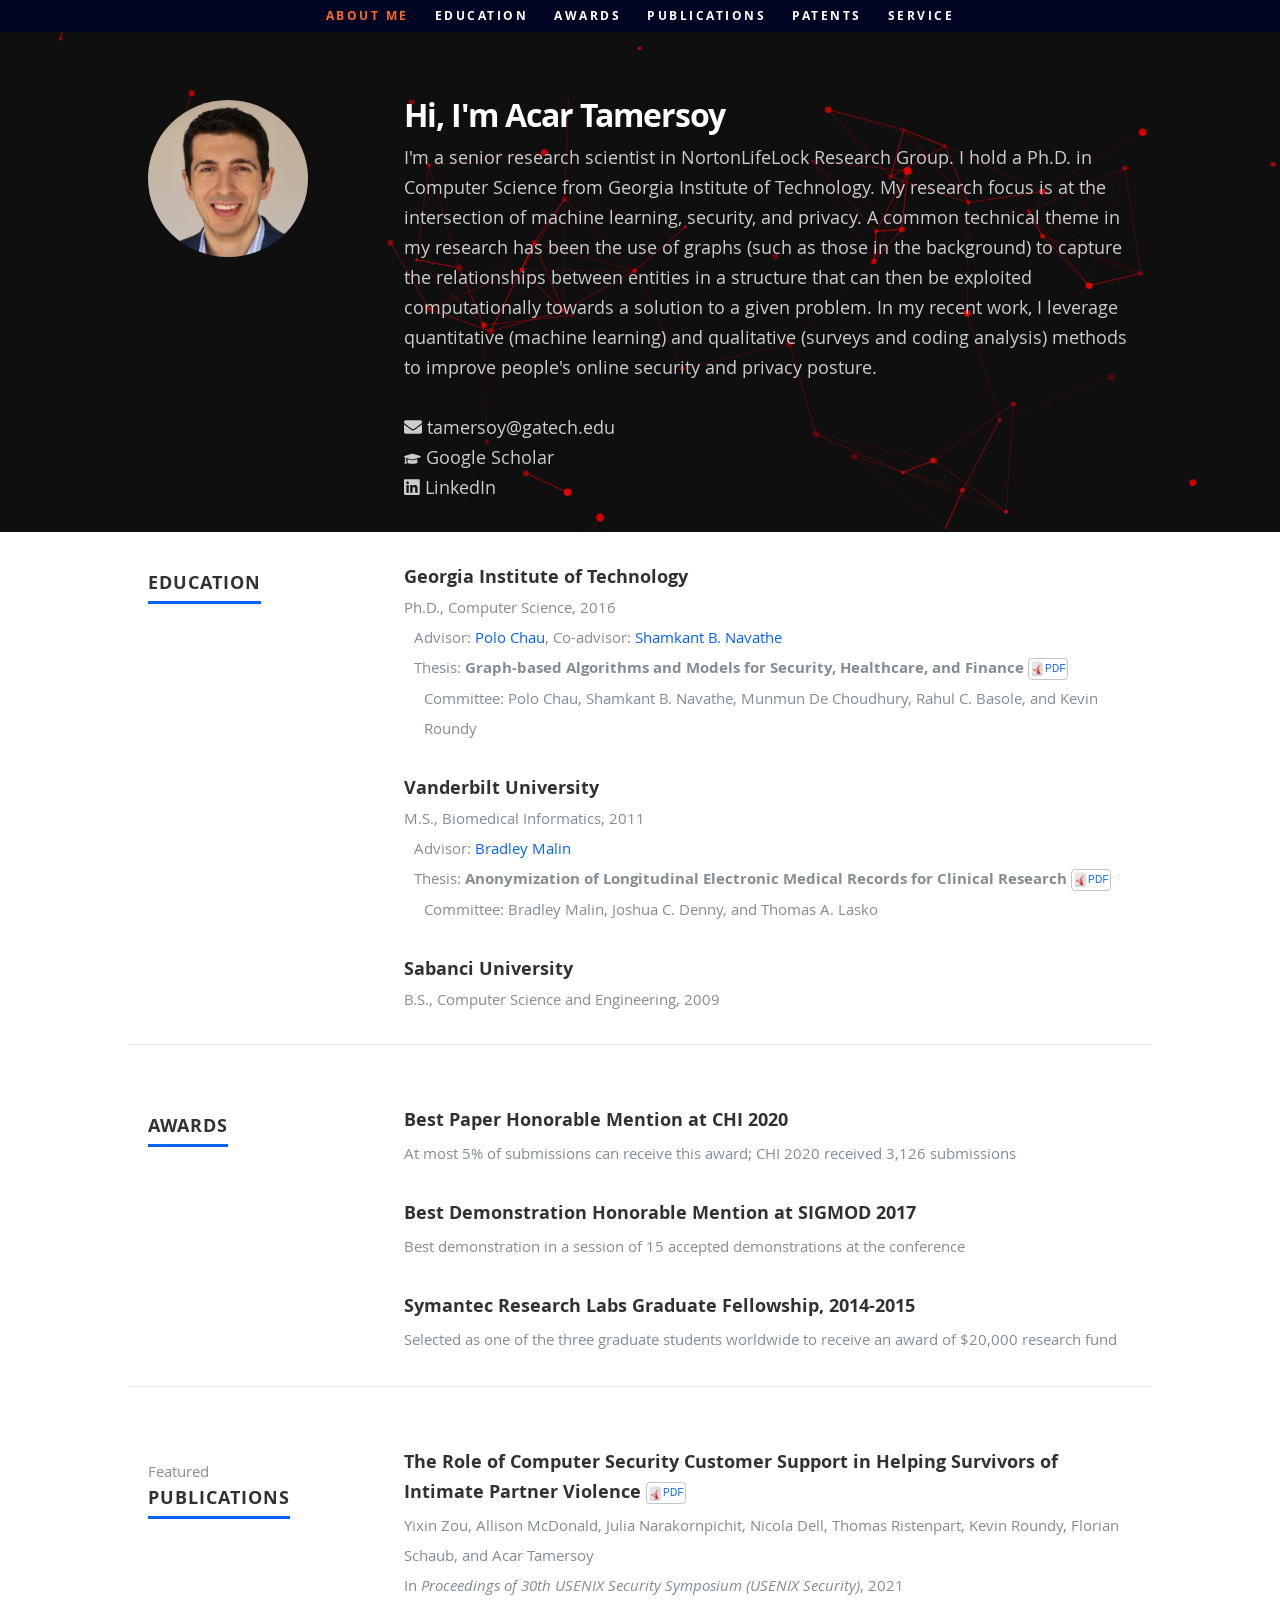
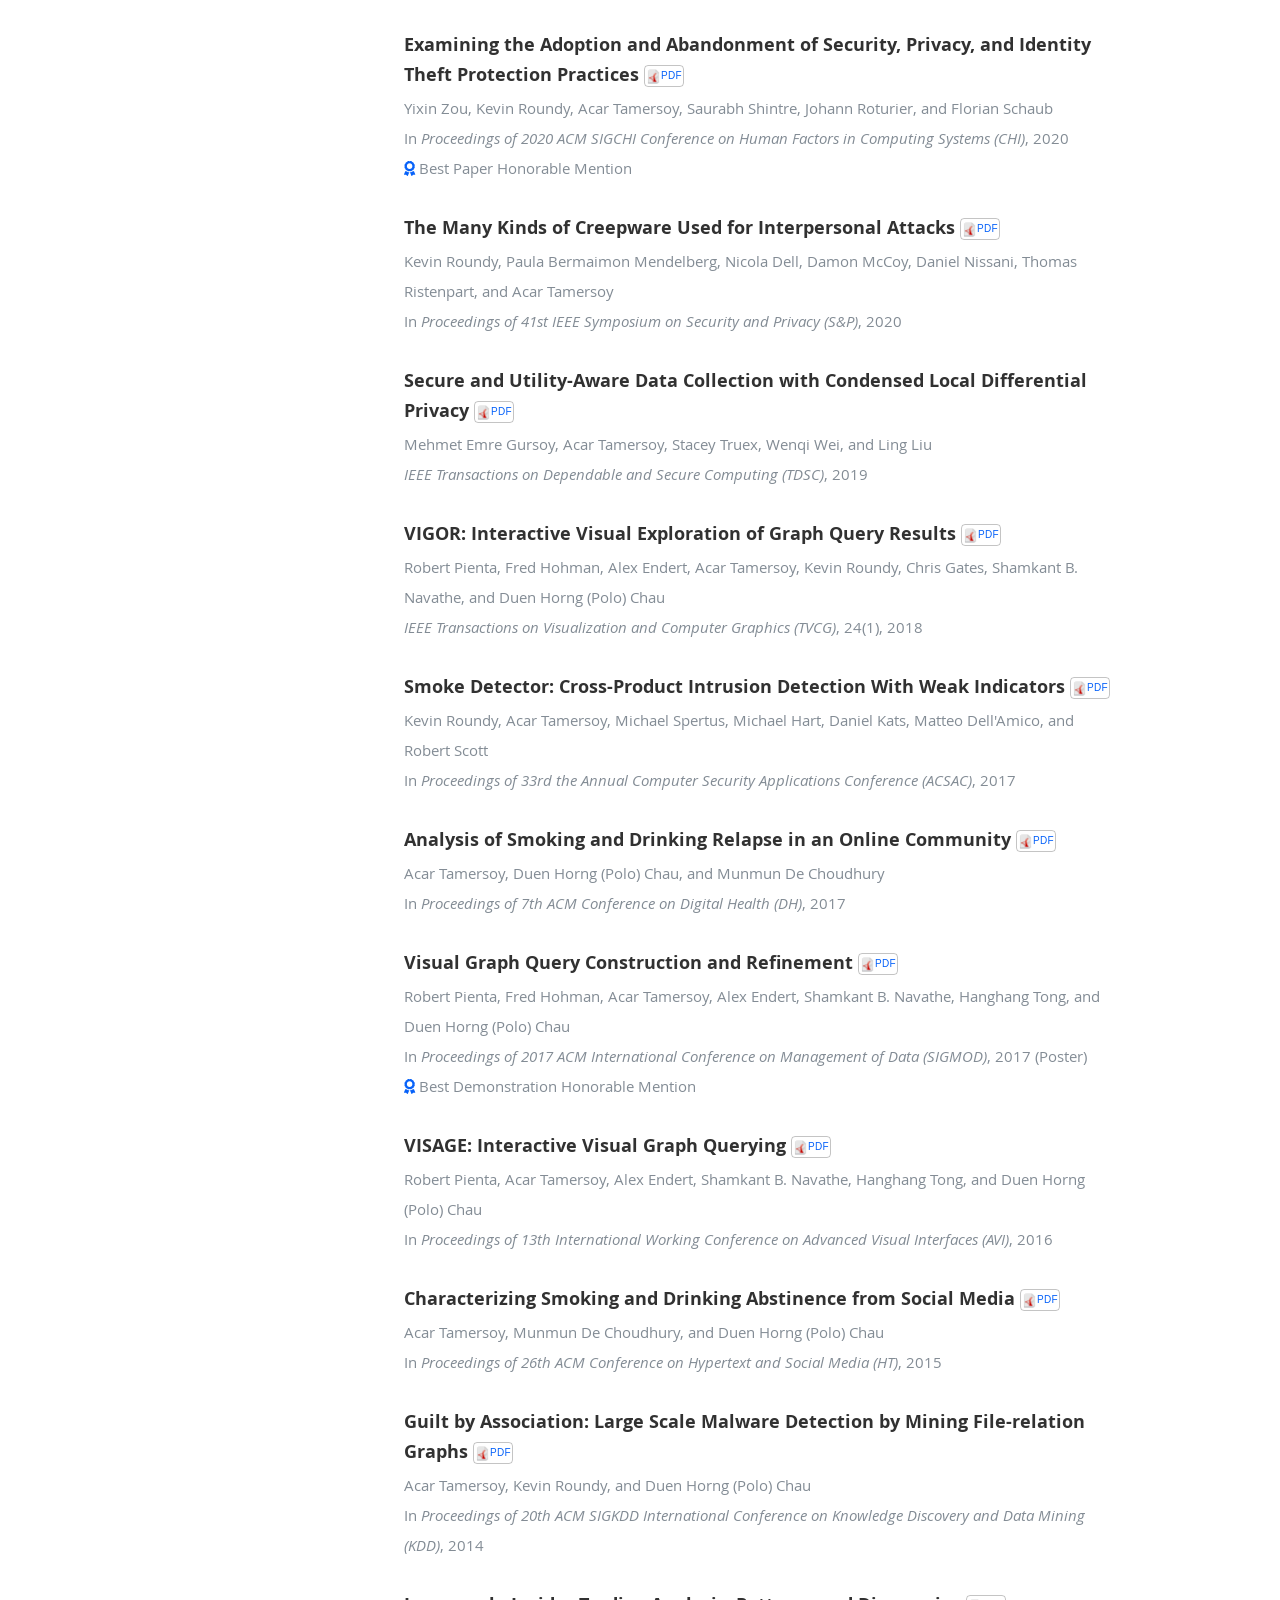
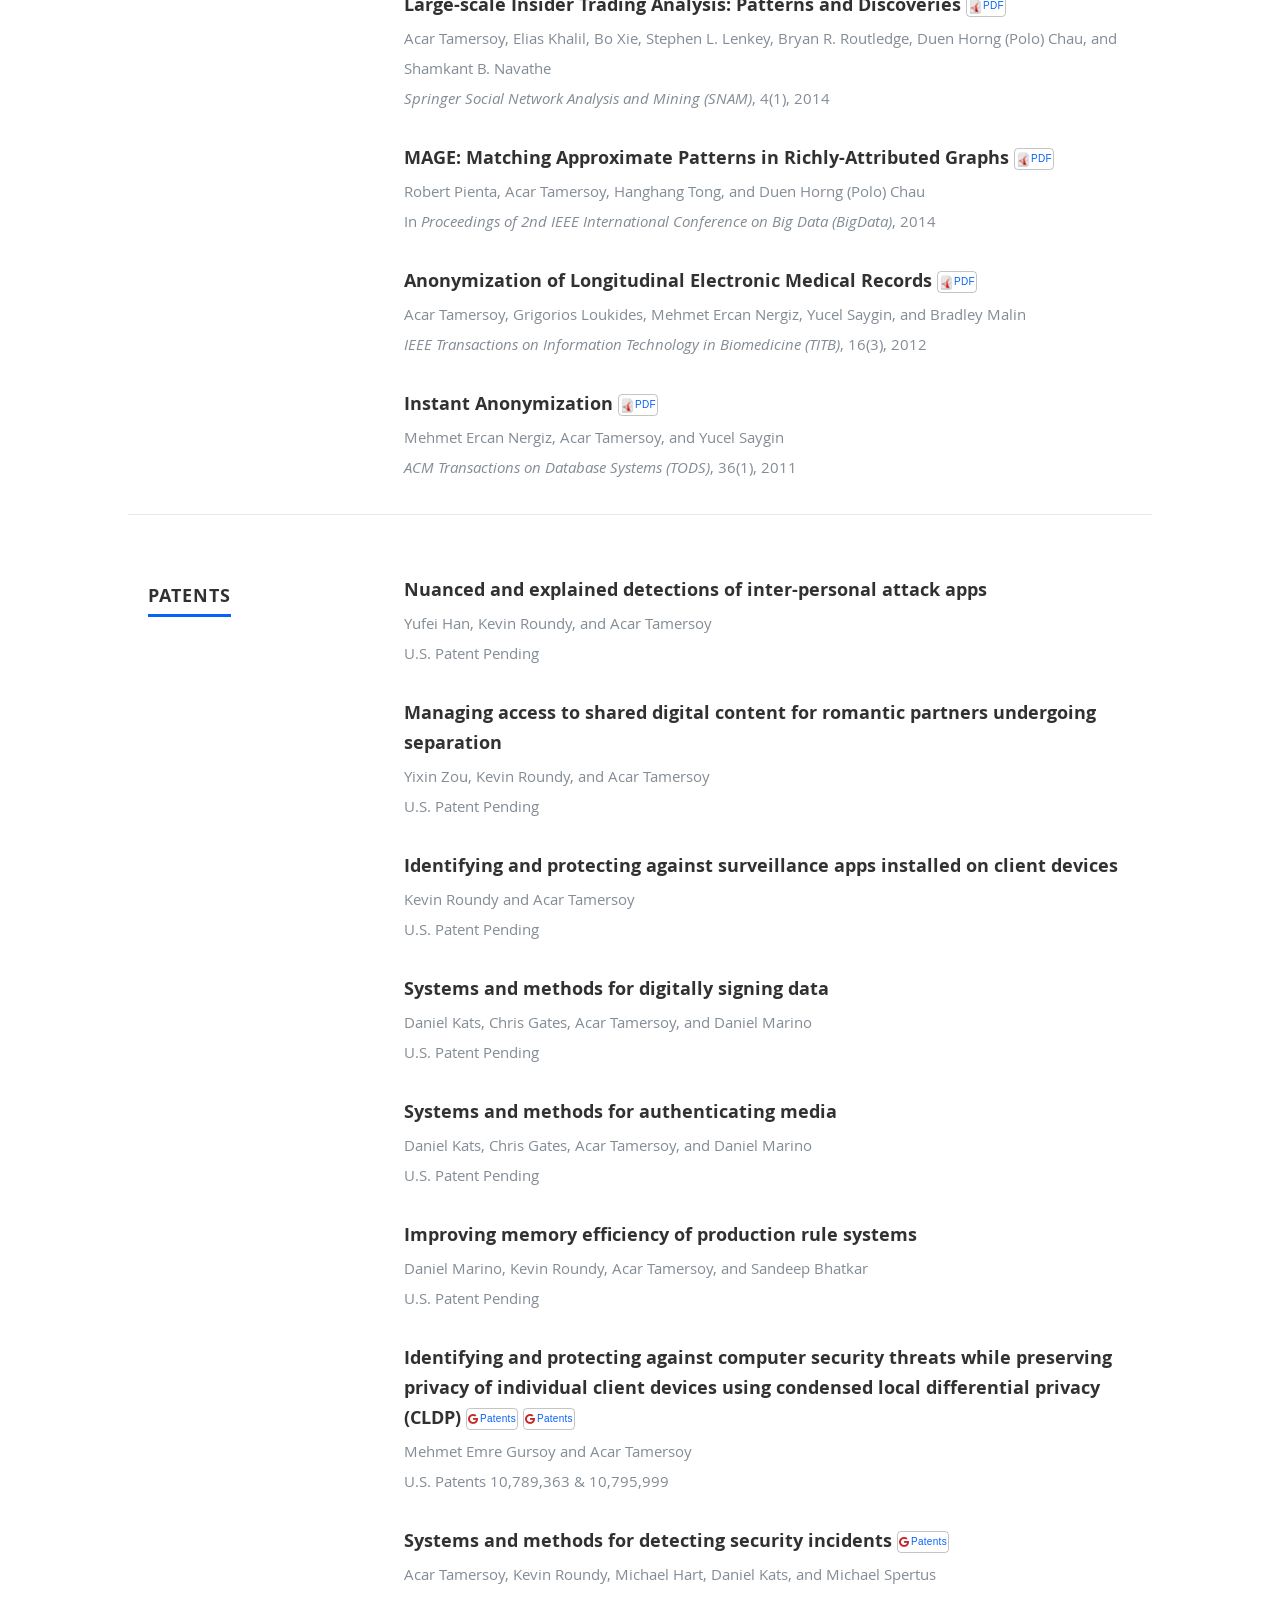
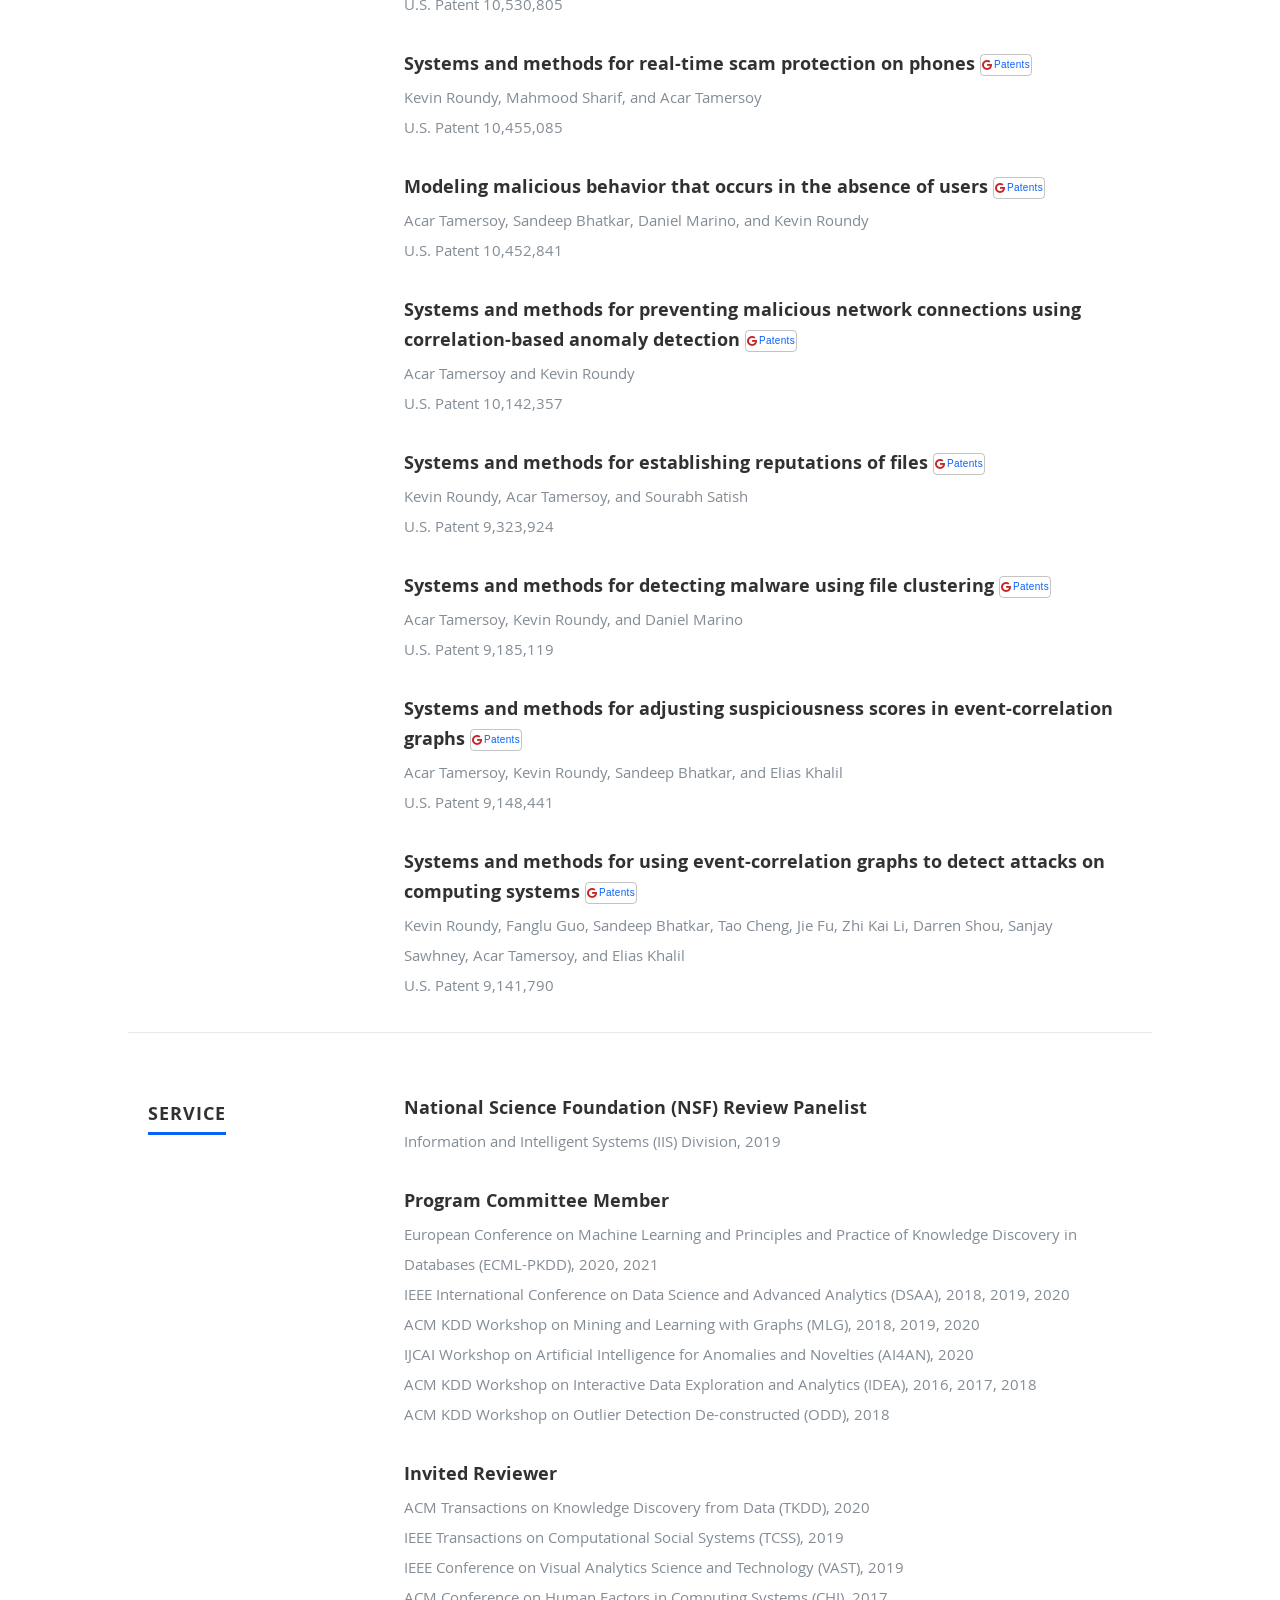
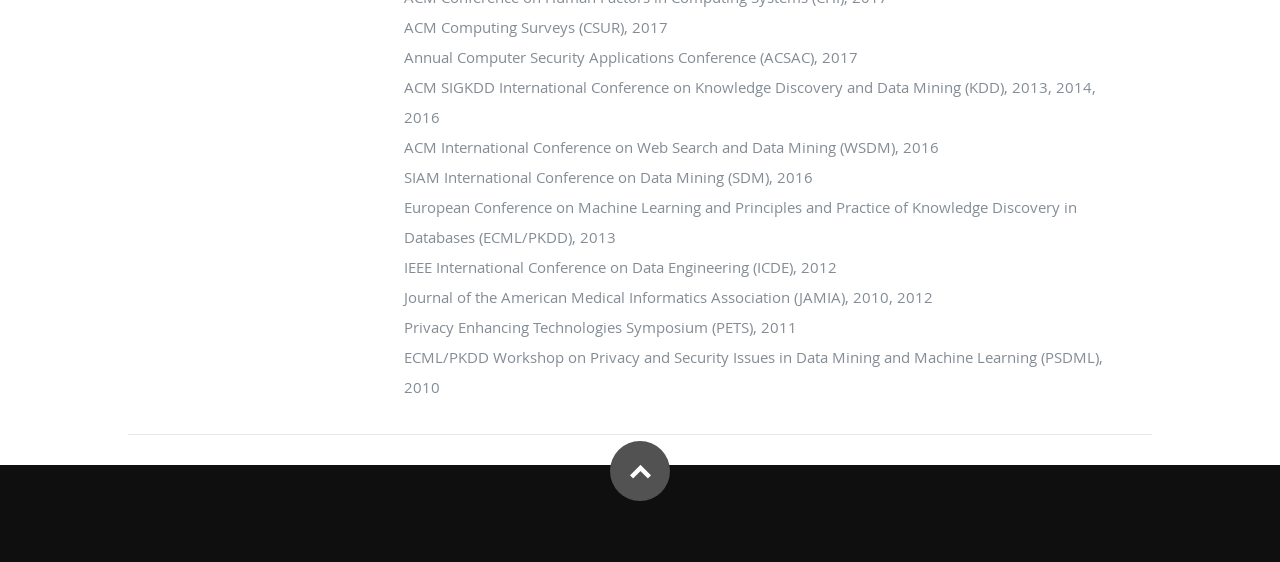
==== commit e7f41553: "update" ====
--- a/index.html
+++ b/index.html
@@ -1 +1 @@
-<!doctype html><html lang="en"><head><meta charset="utf-8"><meta name="viewport" content="width=device-width,initial-scale=1,shrink-to-fit=no"><meta name="theme-color" content="#000000"><link rel="manifest" href="/manifest.json"><link rel="shortcut icon" href="/favicon.ico"><link rel="stylesheet" href="/css/default.css"><link rel="stylesheet" href="/css/layout.css"><link rel="stylesheet" href="/css/media-queries.css"><link rel="stylesheet" href="/css/magnific-popup.css"><title>Acar Tamersoy</title><link href="/static/css/main.f87f4b36.css" rel="stylesheet"></head><body><noscript>You need to enable JavaScript to run this app.</noscript><div id="root"></div><script src="https://ajax.googleapis.com/ajax/libs/jquery/1.10.2/jquery.min.js"></script><script>window.jQuery||document.write('<script src="/js/jquery-1.10.2.min.js"><\/script>')</script><script type="text/javascript" src="/js/jquery-migrate-1.2.1.min.js"></script><script src="/js/jquery.flexslider.js"></script><script src="/js/waypoints.js"></script><script src="/js/jquery.fittext.js"></script><script src="/js/magnific-popup.js"></script><script src="/js/init.js"></script><script type="text/javascript" src="/static/js/main.d19e6f9b.js"></script></body></html>+<!doctype html><html lang="en"><head><meta charset="utf-8"><meta name="viewport" content="width=device-width,initial-scale=1,shrink-to-fit=no"><meta name="theme-color" content="#000000"><link rel="manifest" href="/manifest.json"><link rel="shortcut icon" href="/favicon.ico"><link rel="stylesheet" href="/css/default.css"><link rel="stylesheet" href="/css/layout.css"><link rel="stylesheet" href="/css/media-queries.css"><link rel="stylesheet" href="/css/magnific-popup.css"><title>Acar Tamersoy</title><link href="/static/css/main.f87f4b36.css" rel="stylesheet"></head><body><noscript>You need to enable JavaScript to run this app.</noscript><div id="root"></div><script src="https://ajax.googleapis.com/ajax/libs/jquery/1.10.2/jquery.min.js"></script><script>window.jQuery||document.write('<script src="/js/jquery-1.10.2.min.js"><\/script>')</script><script type="text/javascript" src="/js/jquery-migrate-1.2.1.min.js"></script><script src="/js/jquery.flexslider.js"></script><script src="/js/waypoints.js"></script><script src="/js/jquery.fittext.js"></script><script src="/js/magnific-popup.js"></script><script src="/js/init.js"></script><script type="text/javascript" src="/static/js/main.f3fa3062.js"></script></body></html>
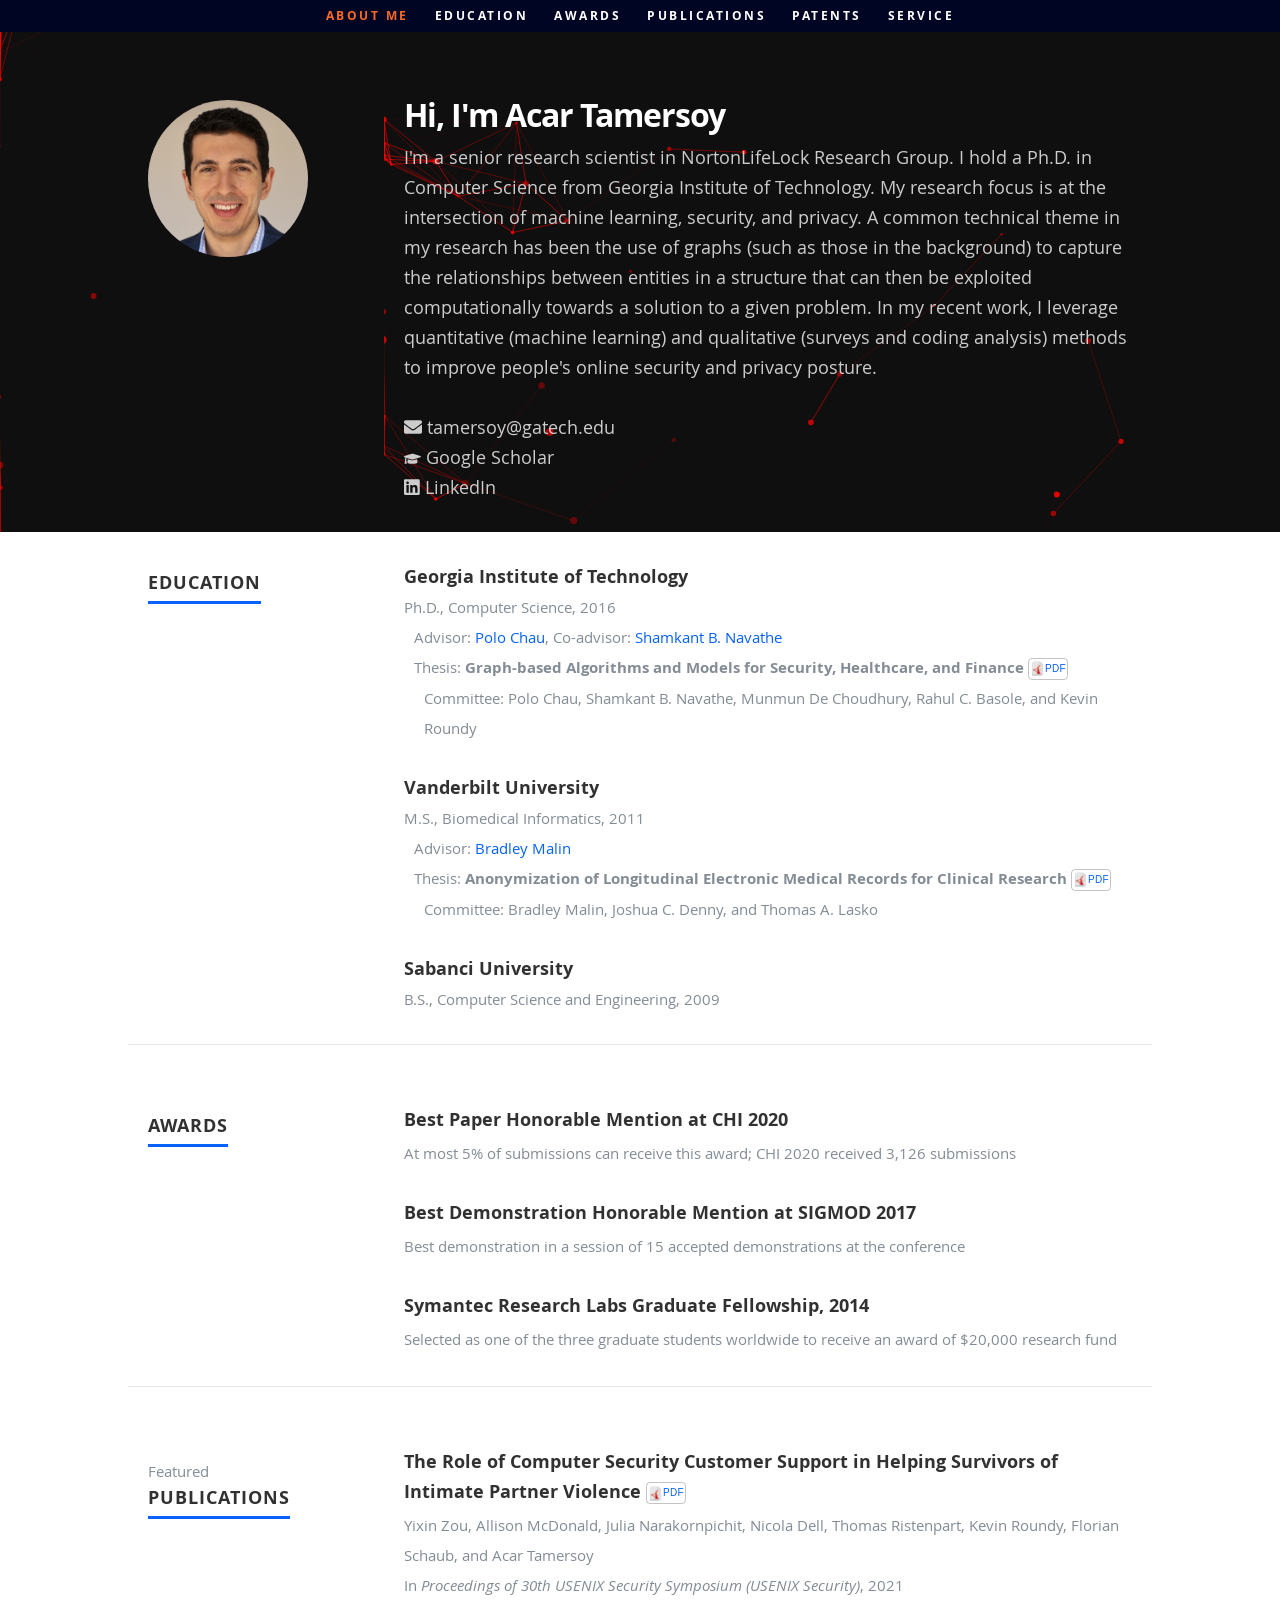
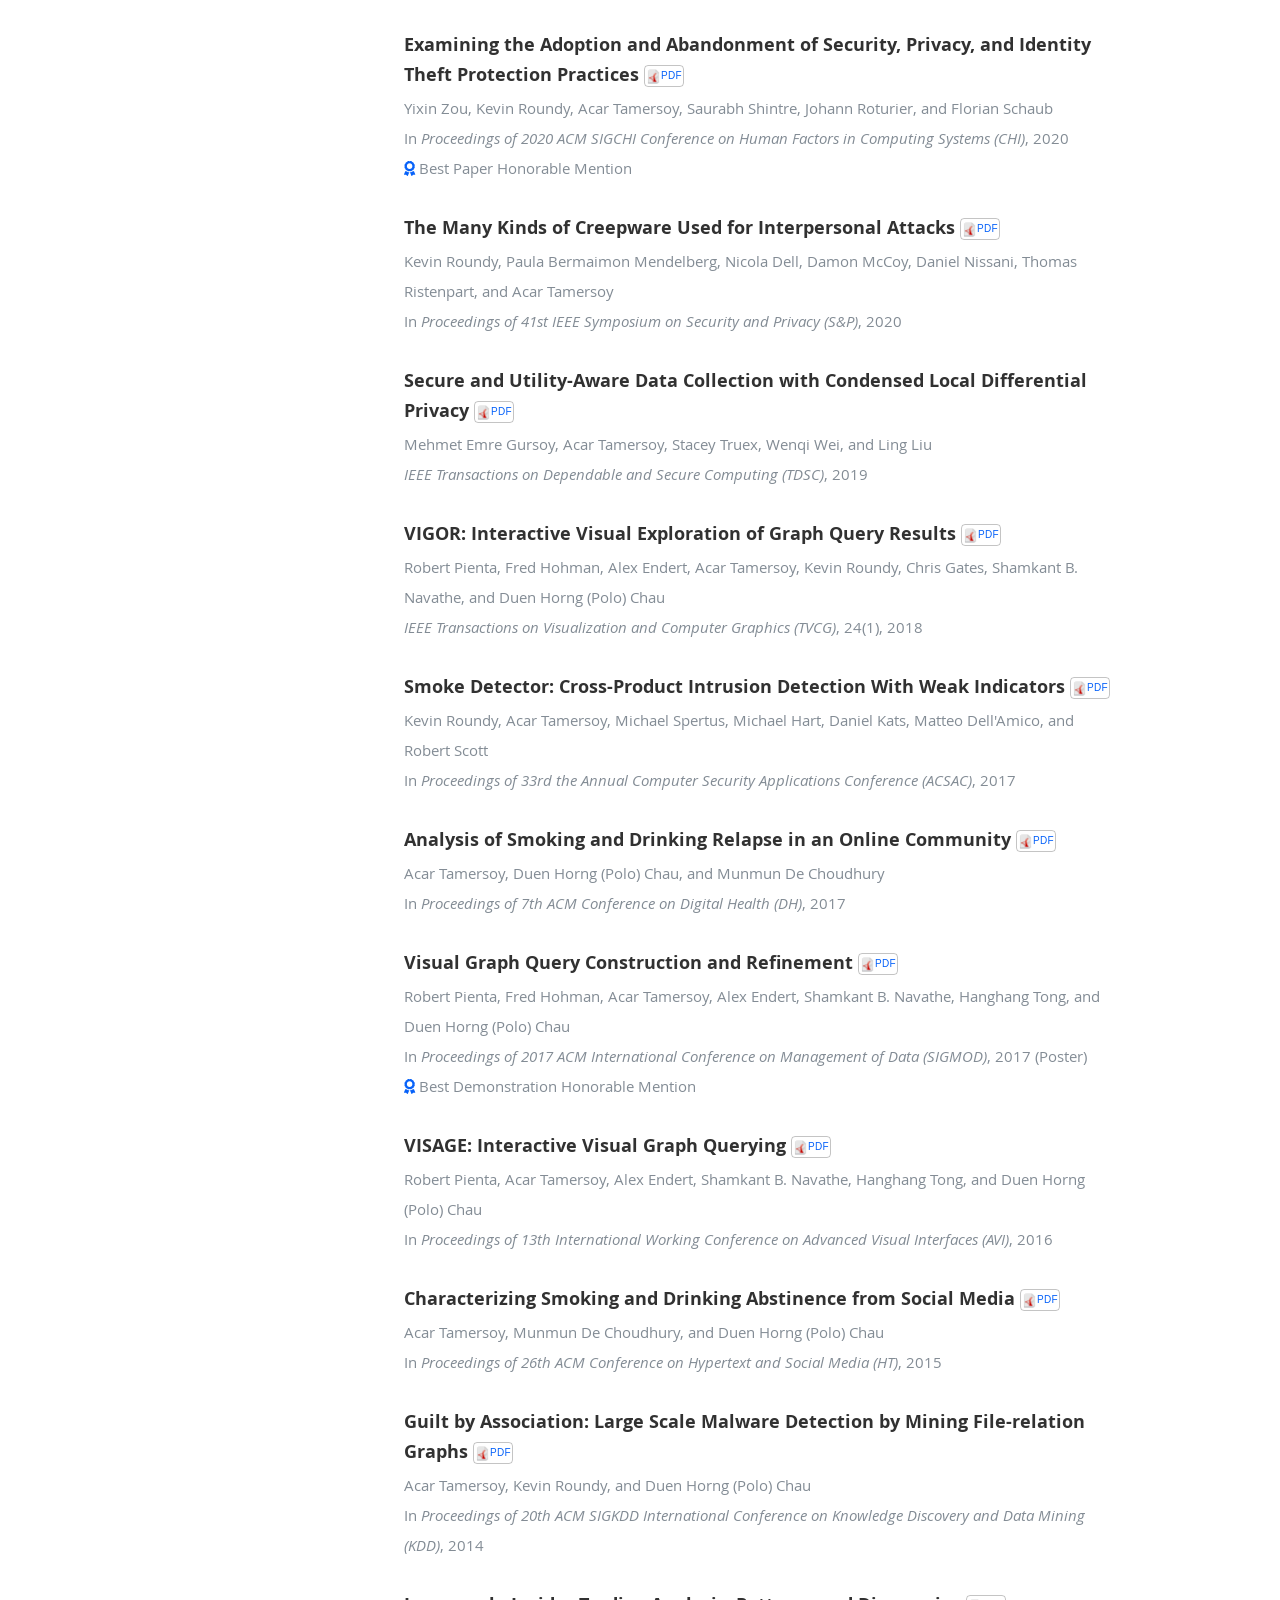
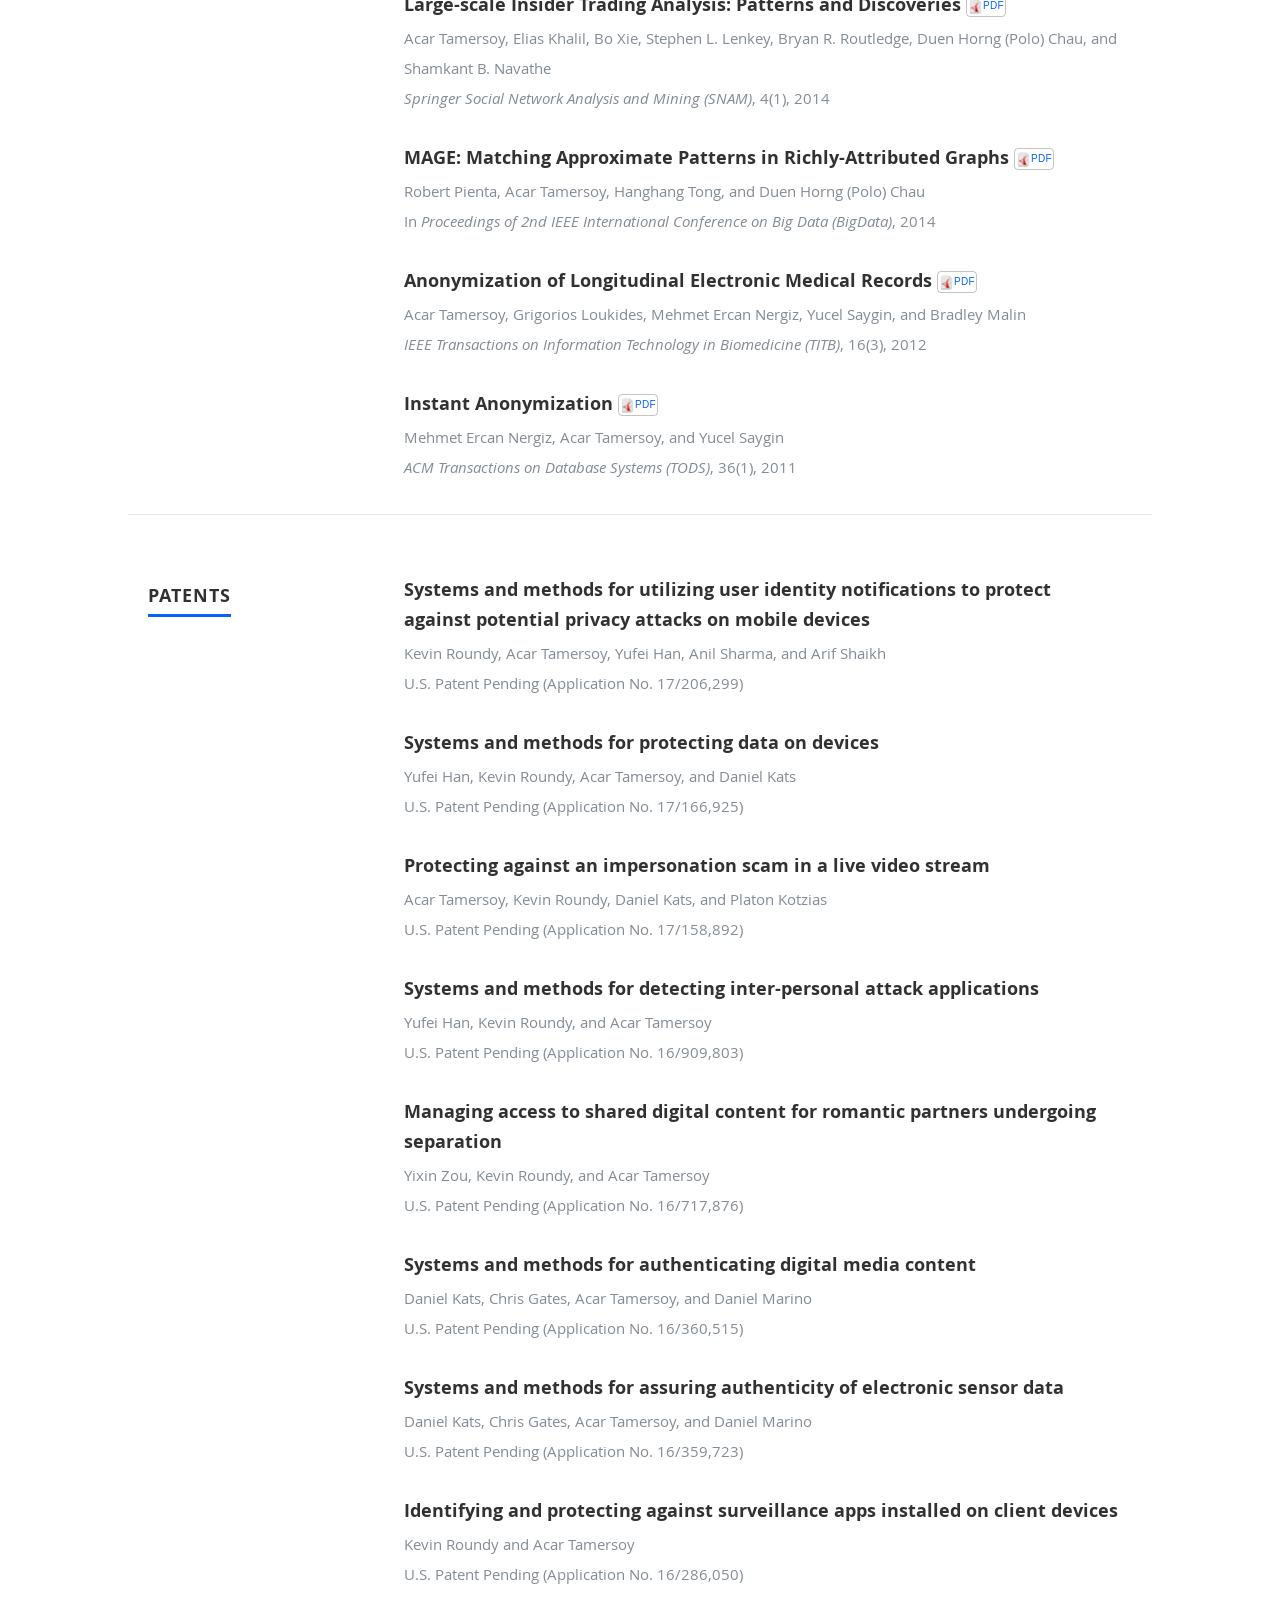
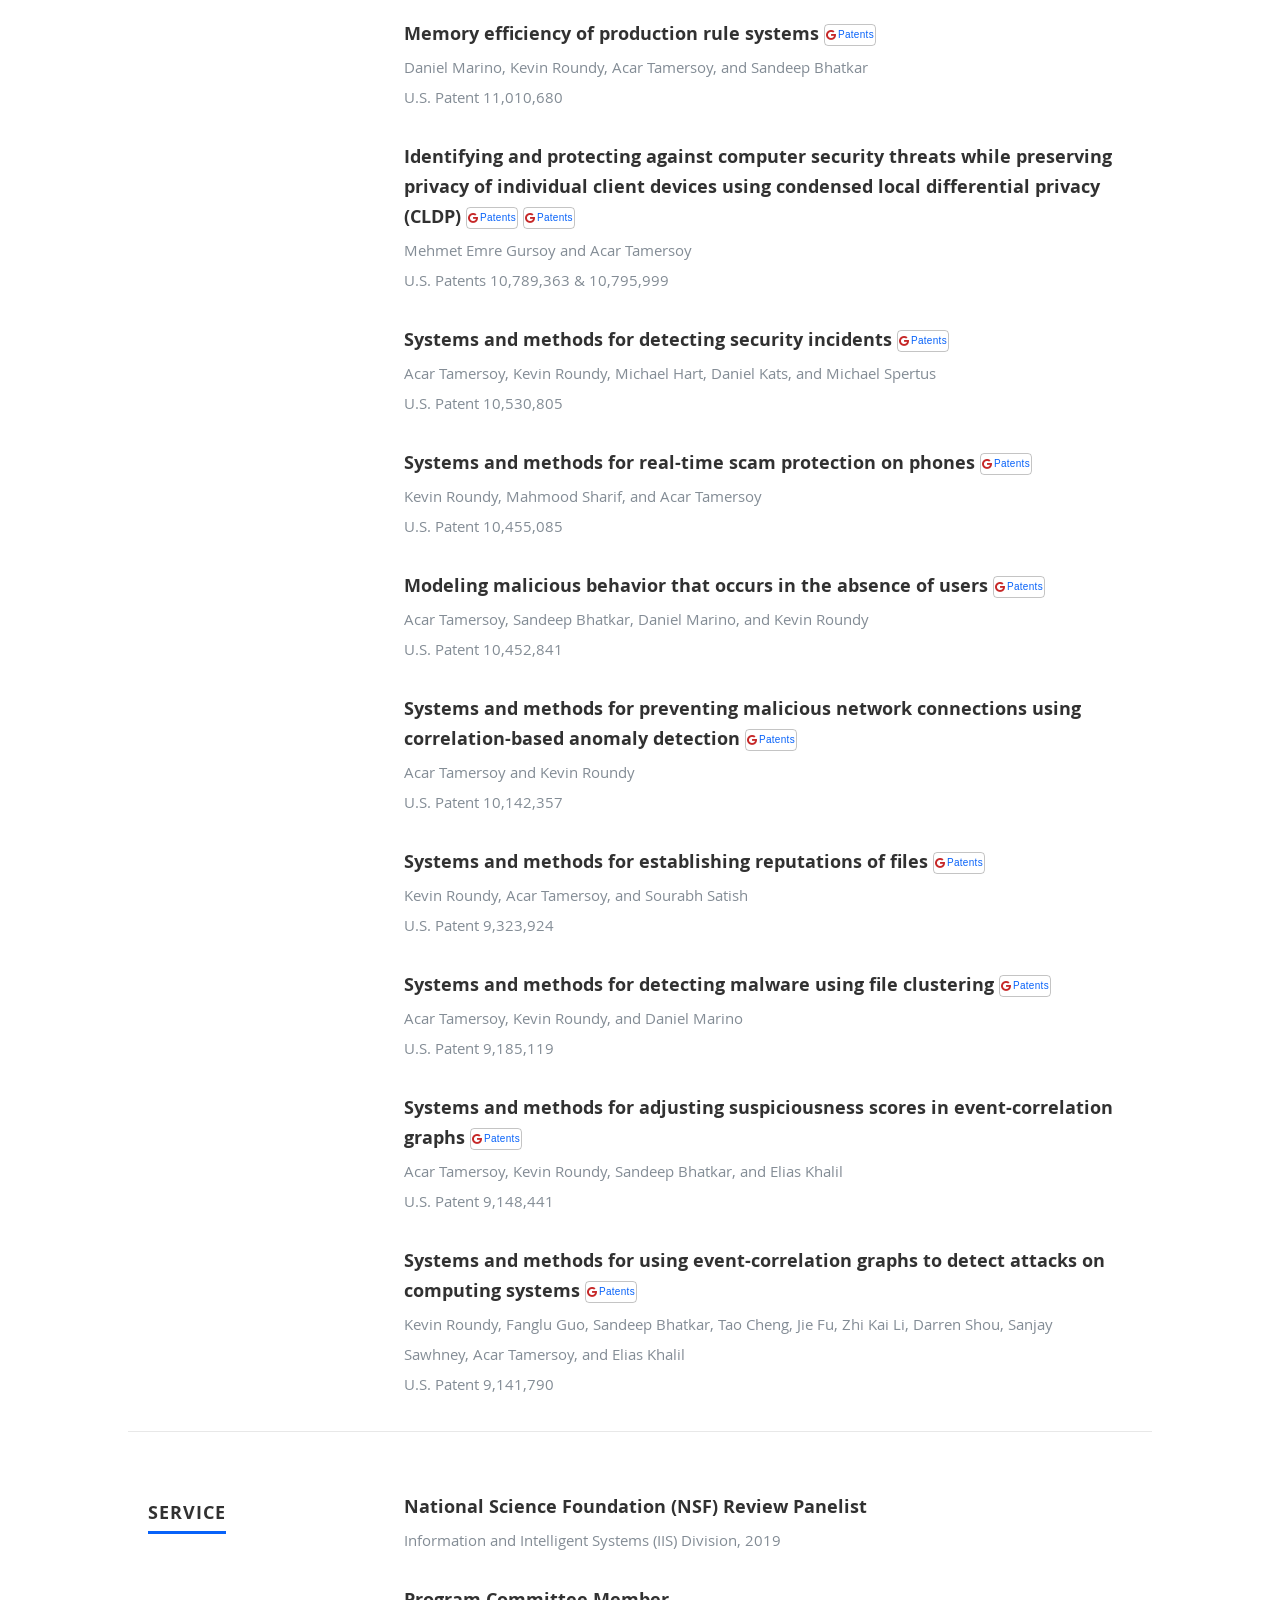
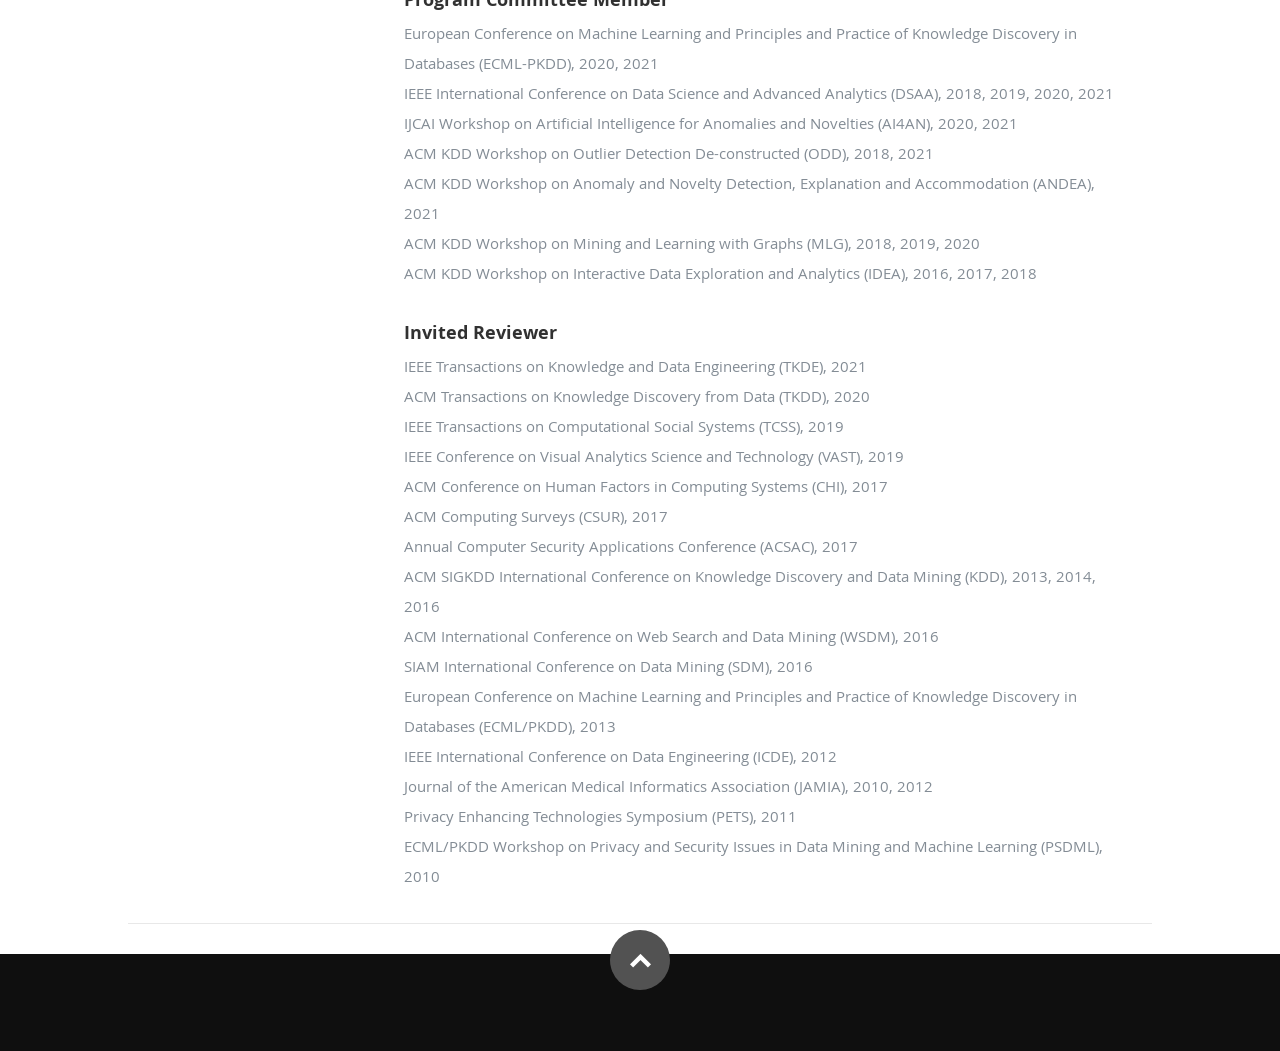
==== commit b52cda2c: "update" ====
--- a/index.html
+++ b/index.html
@@ -1 +1 @@
-<!doctype html><html lang="en"><head><meta charset="utf-8"><meta name="viewport" content="width=device-width,initial-scale=1,shrink-to-fit=no"><meta name="theme-color" content="#000000"><link rel="manifest" href="/manifest.json"><link rel="shortcut icon" href="/favicon.ico"><link rel="stylesheet" href="/css/default.css"><link rel="stylesheet" href="/css/layout.css"><link rel="stylesheet" href="/css/media-queries.css"><link rel="stylesheet" href="/css/magnific-popup.css"><title>Acar Tamersoy</title><link href="/static/css/main.f87f4b36.css" rel="stylesheet"></head><body><noscript>You need to enable JavaScript to run this app.</noscript><div id="root"></div><script src="https://ajax.googleapis.com/ajax/libs/jquery/1.10.2/jquery.min.js"></script><script>window.jQuery||document.write('<script src="/js/jquery-1.10.2.min.js"><\/script>')</script><script type="text/javascript" src="/js/jquery-migrate-1.2.1.min.js"></script><script src="/js/jquery.flexslider.js"></script><script src="/js/waypoints.js"></script><script src="/js/jquery.fittext.js"></script><script src="/js/magnific-popup.js"></script><script src="/js/init.js"></script><script type="text/javascript" src="/static/js/main.f3fa3062.js"></script></body></html>+<!doctype html><html lang="en"><head><meta charset="utf-8"><meta name="viewport" content="width=device-width,initial-scale=1,shrink-to-fit=no"><meta name="theme-color" content="#000000"><link rel="manifest" href="/manifest.json"><link rel="shortcut icon" href="/favicon.ico"><link rel="stylesheet" href="/css/default.css"><link rel="stylesheet" href="/css/layout.css"><link rel="stylesheet" href="/css/media-queries.css"><link rel="stylesheet" href="/css/magnific-popup.css"><title>Acar Tamersoy</title><link href="/static/css/main.f87f4b36.css" rel="stylesheet"></head><body><noscript>You need to enable JavaScript to run this app.</noscript><div id="root"></div><script src="https://ajax.googleapis.com/ajax/libs/jquery/1.10.2/jquery.min.js"></script><script>window.jQuery||document.write('<script src="/js/jquery-1.10.2.min.js"><\/script>')</script><script type="text/javascript" src="/js/jquery-migrate-1.2.1.min.js"></script><script src="/js/jquery.flexslider.js"></script><script src="/js/waypoints.js"></script><script src="/js/jquery.fittext.js"></script><script src="/js/magnific-popup.js"></script><script src="/js/init.js"></script><script type="text/javascript" src="/static/js/main.7593bc0a.js"></script></body></html>
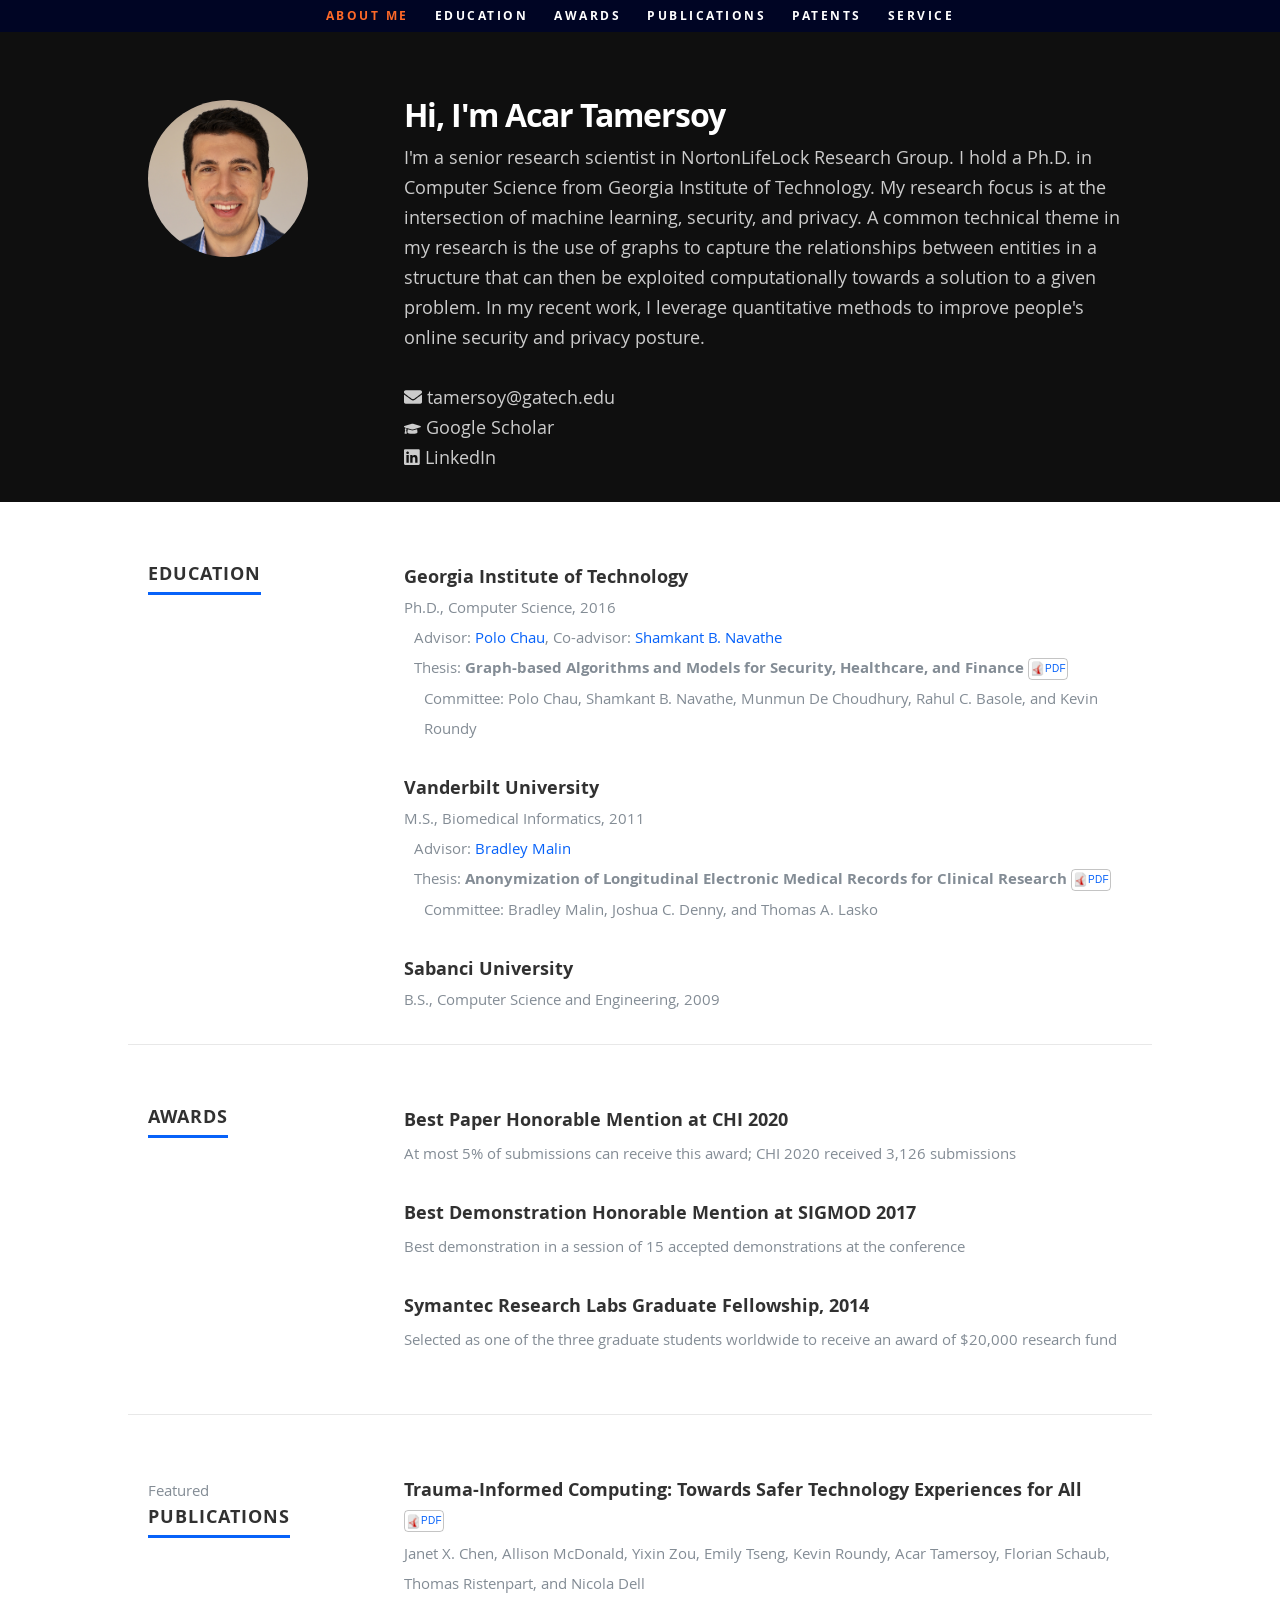
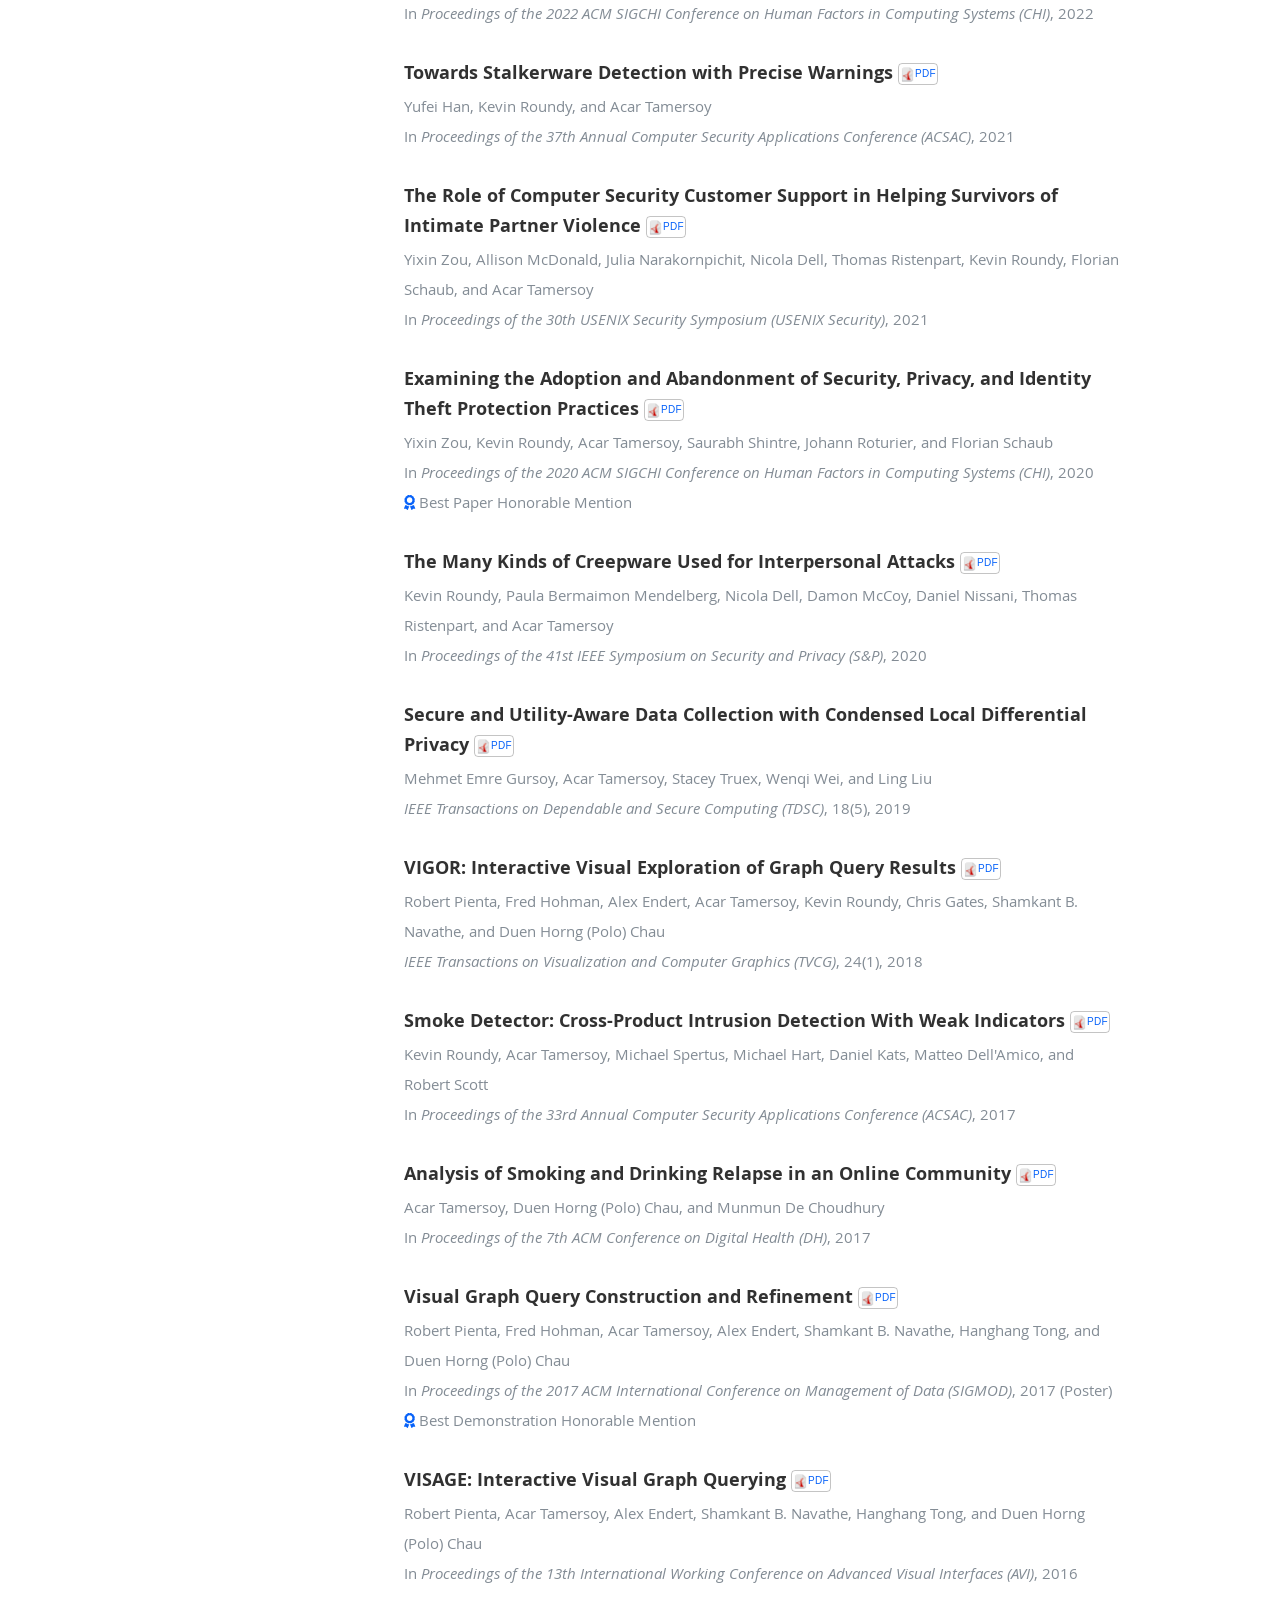
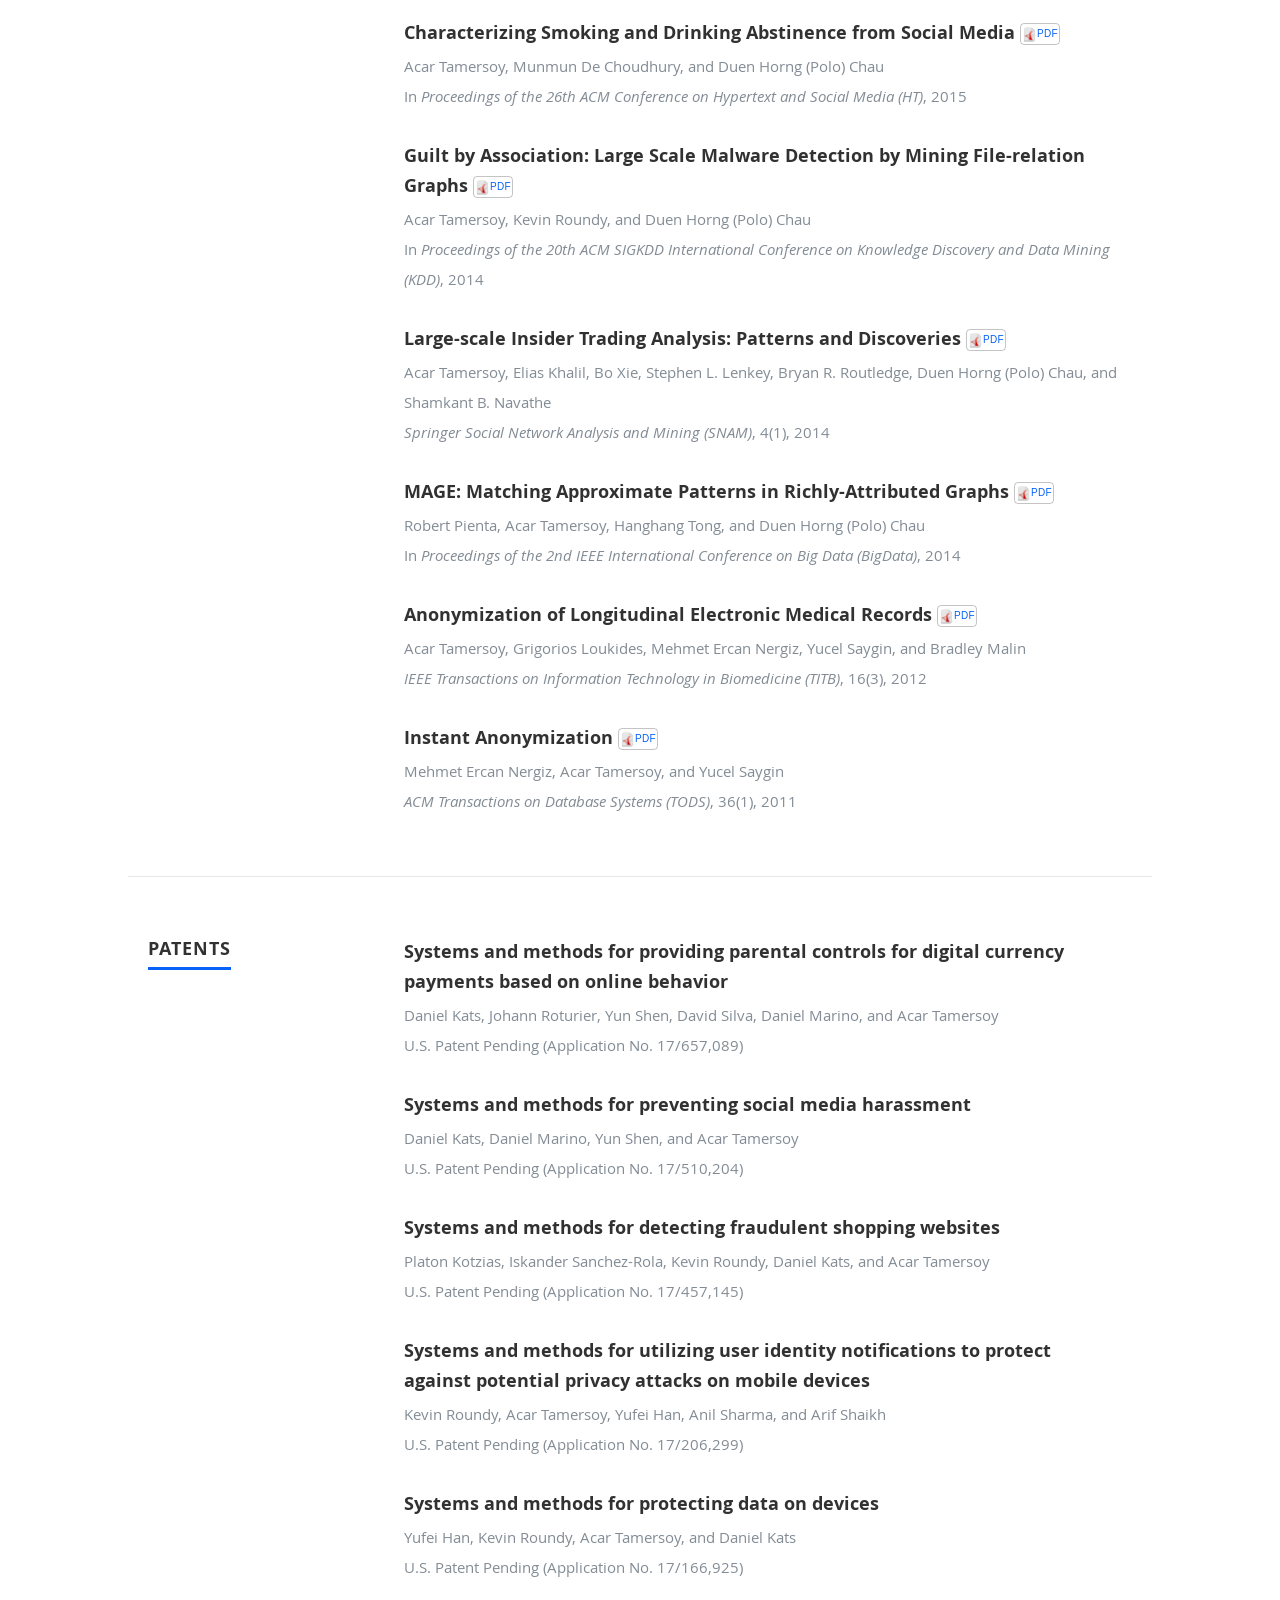
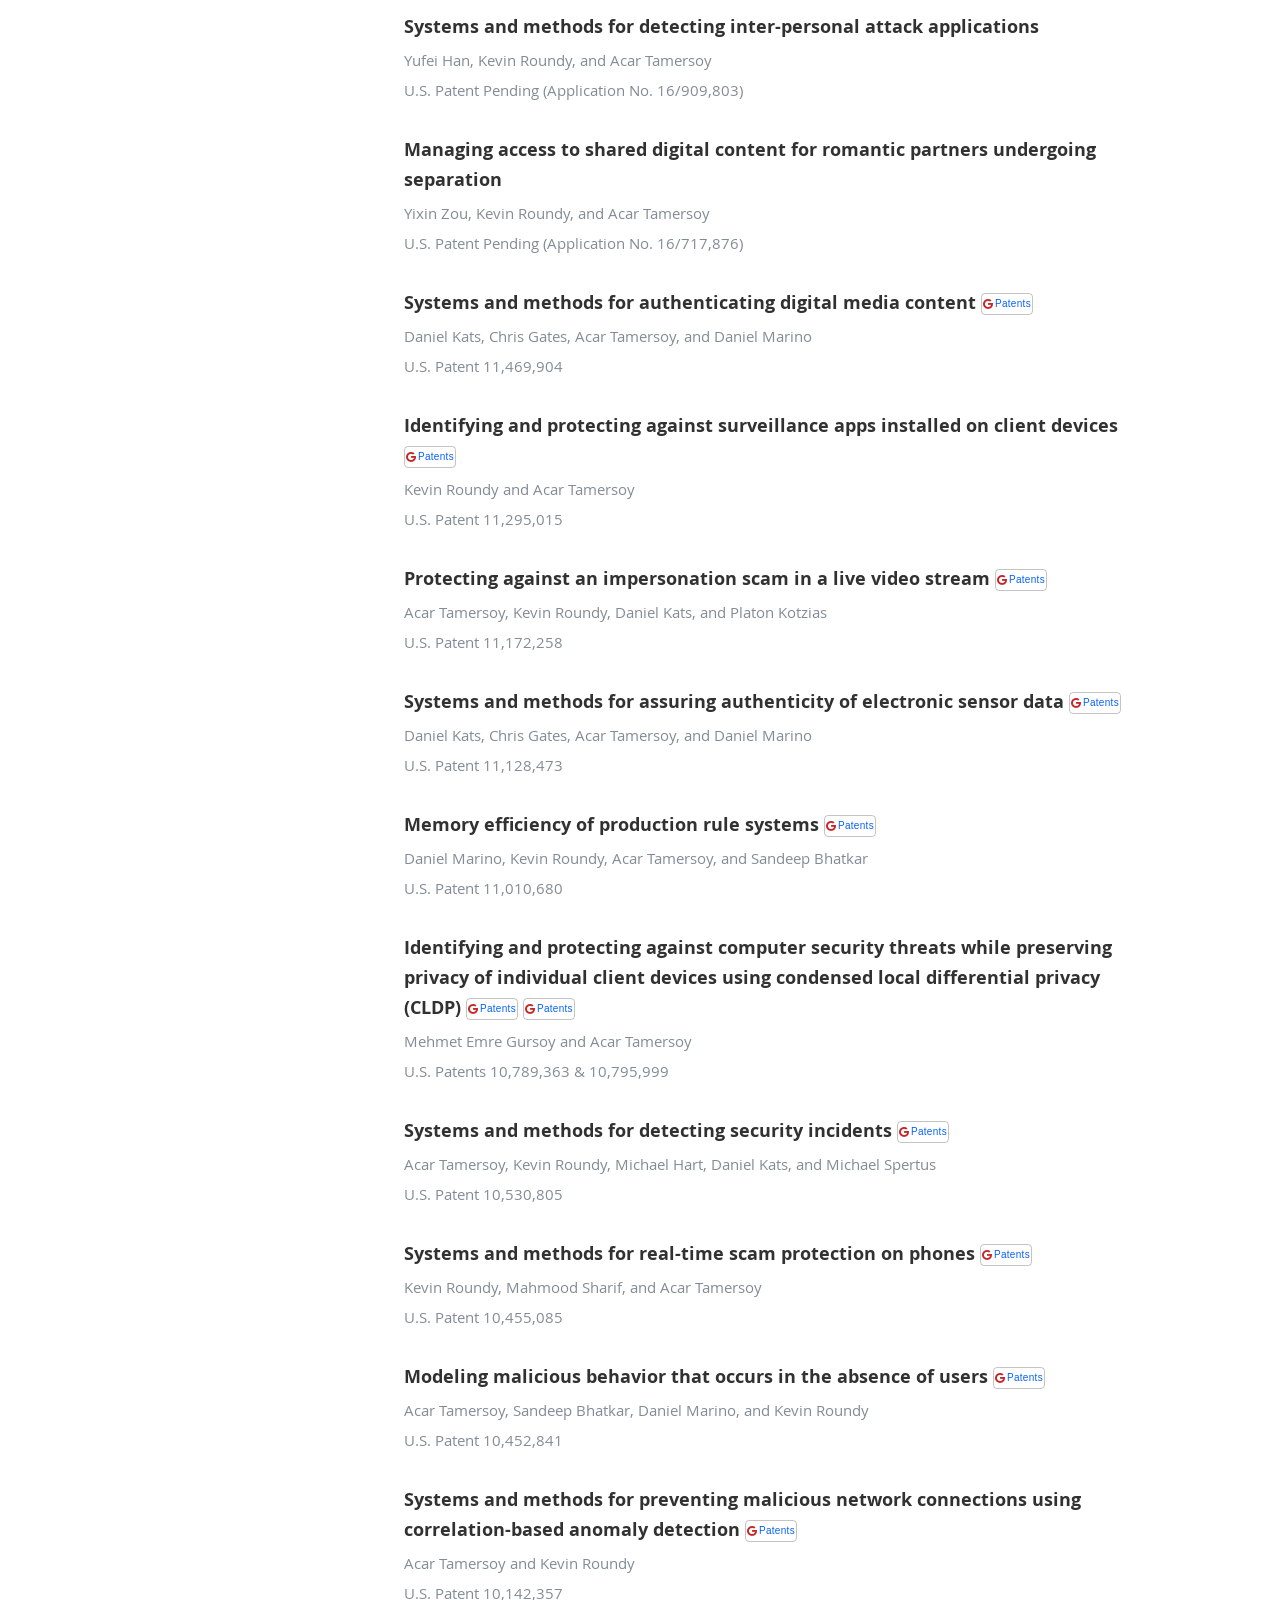
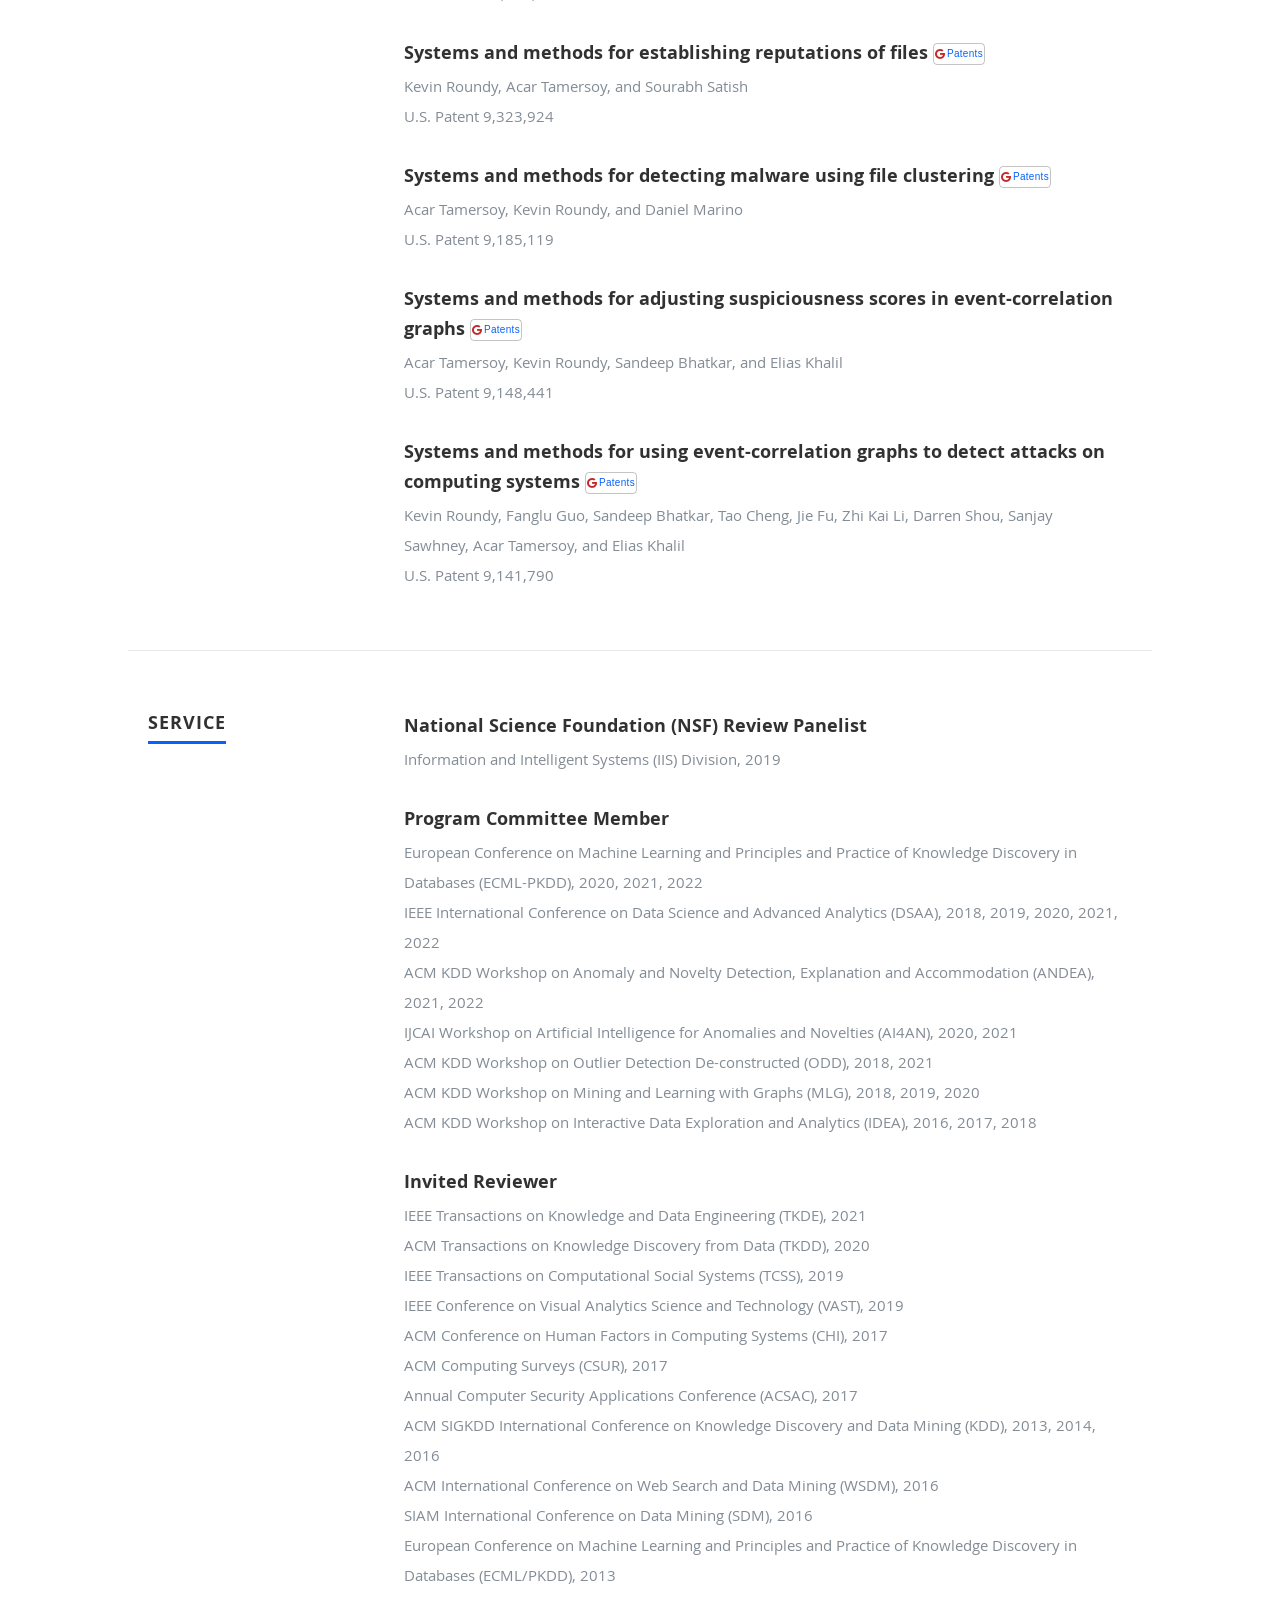
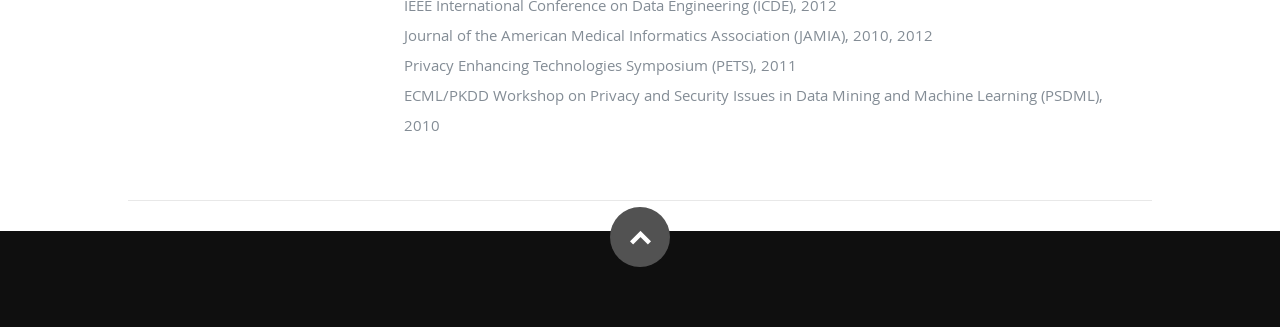
==== commit 3c4ca28b: "Initial commit" ====
--- a/index.html
+++ b/index.html
@@ -1 +1 @@
-<!doctype html><html lang="en"><head><meta charset="utf-8"><meta name="viewport" content="width=device-width,initial-scale=1,shrink-to-fit=no"><meta name="theme-color" content="#000000"><link rel="manifest" href="/manifest.json"><link rel="shortcut icon" href="/favicon.ico"><link rel="stylesheet" href="/css/default.css"><link rel="stylesheet" href="/css/layout.css"><link rel="stylesheet" href="/css/media-queries.css"><link rel="stylesheet" href="/css/magnific-popup.css"><title>Acar Tamersoy</title><link href="/static/css/main.f87f4b36.css" rel="stylesheet"></head><body><noscript>You need to enable JavaScript to run this app.</noscript><div id="root"></div><script src="https://ajax.googleapis.com/ajax/libs/jquery/1.10.2/jquery.min.js"></script><script>window.jQuery||document.write('<script src="/js/jquery-1.10.2.min.js"><\/script>')</script><script type="text/javascript" src="/js/jquery-migrate-1.2.1.min.js"></script><script src="/js/jquery.flexslider.js"></script><script src="/js/waypoints.js"></script><script src="/js/jquery.fittext.js"></script><script src="/js/magnific-popup.js"></script><script src="/js/init.js"></script><script type="text/javascript" src="/static/js/main.7593bc0a.js"></script></body></html>+<!doctype html><html lang="en"><head><meta charset="utf-8"><meta name="viewport" content="width=device-width,initial-scale=1,shrink-to-fit=no"><meta name="theme-color" content="#000000"><link rel="manifest" href="/manifest.json"><link rel="shortcut icon" href="/favicon.ico"><link rel="stylesheet" href="/css/default.css"><link rel="stylesheet" href="/css/layout.css"><link rel="stylesheet" href="/css/media-queries.css"><link rel="stylesheet" href="/css/magnific-popup.css"><title>Acar Tamersoy</title><link href="/static/css/main.f87f4b36.css" rel="stylesheet"></head><body><noscript>You need to enable JavaScript to run this app.</noscript><div id="root"></div><script src="https://ajax.googleapis.com/ajax/libs/jquery/1.10.2/jquery.min.js"></script><script>window.jQuery||document.write('<script src="/js/jquery-1.10.2.min.js"><\/script>')</script><script type="text/javascript" src="/js/jquery-migrate-1.2.1.min.js"></script><script src="/js/jquery.flexslider.js"></script><script src="/js/waypoints.js"></script><script src="/js/jquery.fittext.js"></script><script src="/js/magnific-popup.js"></script><script src="/js/init.js"></script><script type="text/javascript" src="/static/js/main.52f1a57d.js"></script></body></html>
--- a/css/layout.css
+++ b/css/layout.css
@@ -283,7 +283,7 @@
    font: 25px/30px 'opensans-bold', sans-serif;
 }
 
-#resume .header-col { padding-top: 9px; }
+/* #resume .header-col { padding-top: 9px; } */
 /* #resume . { padding-right: 3%; } */
 #resume .main-col { padding-right: 3%; }
 
@@ -294,9 +294,9 @@
    border-bottom: 1px solid #E8E8E8;
    /* padding-top: 25px; */
 }
-.publication {
+/* .publication {
    padding-bottom: 2px;
-}
+} */
 #resume .info {
    font: 16px/24px 'librebaskerville-italic', serif;
    color: #6E7881;
@@ -332,7 +332,7 @@
    padding-bottom: 6px;
 }
 
-#patent .header-col { padding-top: 9px; }
+/* #patent .header-col { padding-top: 9px; } */
 #patent .main-col { padding-right: 3%; }
 
 
@@ -355,13 +355,13 @@
    padding-bottom: 6px;
 }
 
-#publication .header-col { padding-top: 9px; }
+/* #publication .header-col { padding-top: 9px; } */
 #publication .main-col { padding-right: 3%; }
 
 
 #education {
    background: #fff;
-   padding-top: 30px;
+   padding-top: 60px;
    overflow: hidden;
 }
 
@@ -378,7 +378,7 @@
    padding-bottom: 6px;
 }
 
-#education .header-col { padding-top: 9px; }
+/* #education .header-col { padding-top: 9px; } */
 #education .main-col { padding-right: 3%; }
 
 
@@ -403,7 +403,7 @@
 
 #award h5 { font-size: 18px; }
 
-#award .header-col { padding-top: 9px; }
+/* #award .header-col { padding-top: 9px; } */
 #award .main-col { padding-right: 3%; }
 
 
@@ -428,289 +428,8 @@
 
 #service h5 { font-size: 18px; }
 
-#service .header-col { padding-top: 9px; }
+/* #service .header-col { padding-top: 9px; } */
 #service .main-col { padding-right: 3%; }
-
-
-/*----------------------------------------------*/
-/*	Skill Bars
-/*----------------------------------------------*/
-
-.bars {
-	width: 95%;
-	float: left;
-	padding: 0;
-	text-align: left;
-}
-.bars .skills {
-  	margin-top: 36px;
-   list-style: none;
-}
-.bars li {
-   position: relative;
-  	margin-bottom: 60px;
-  	background: #333;
-  	height: 42px;
-  	border-radius: 0px;
-}
-.bars li em {
-	font: 15px 'opensans-bold', sans-serif;
-   color: #313131;
-	text-transform: uppercase;
-   letter-spacing: 2px;
-	font-weight: normal;
-   position: relative;
-	top: -36px;
-}
-.bar-expand {
-   position: absolute;
-   left: 0;
-   top: 0;
-
-   margin: 0;
-   padding-right: 24px;
-  	background: #313131;
-   display: inline-block;
-  	height: 42px;
-   line-height: 42px;
-   border-radius: 0px;
-}
-/*
-.git {
-  	-moz-animation: git 2s ease;
-  	-webkit-animation: git 2s ease;
-}
-.illustrator {
-  	-moz-animation: illustrator 2s ease;
-  	-webkit-animation: illustrator 2s ease;
-}
-.reactjs {
-  	-moz-animation: reactjs 2s ease;
-  	-webkit-animation: reactjs 2s ease;
-}
-.css {
-  	-moz-animation: css 2s ease;
-  	-webkit-animation: css 2s ease;
-}
-.html5 {
-  	-moz-animation: html5 2s ease;
-  	-webkit-animation: html5 2s ease;
-}
-.vuejs {
-  	-moz-animation: vuejs 2s ease;
-  	-webkit-animation: vuejs 2s ease;
-}
-.mongodb {
-  	-moz-animation: mongodb 2s ease;
-  	-webkit-animation: mongodb 2s ease;
-}
-
-@-moz-keyframes git {
-  0%   { width: 0px;  }
-  100% { width: 60%;  }
-}
-@-moz-keyframes illustrator {
-  0%   { width: 0px;  }
-  100% { width: 55%;  }
-}
-@-moz-keyframes reactjs {
-  0%   { width: 0px;  }
-  100% { width: 50%;  }
-}
-@-moz-keyframes css {
-  0%   { width: 0px;  }
-  100% { width: 90%;  }
-}
-@-moz-keyframes html5 {
-  0%   { width: 0px;  }
-  100% { width: 80%;  }
-}
-@-moz-keyframes vuejs {
-  0%   { width: 0px;  }
-  100% { width: 50%;  }
-}
-@-moz-keyframes mongodb {
-  0%   { width: 0px;  }
-  100% { width: 80%;  }
-}
-
-@-webkit-keyframes photoshop {
-  0%   { width: 0px;  }
-  100% { width: 60%;  }
-}
-@-webkit-keyframes illustrator {
-  0%   { width: 0px;  }
-  100% { width: 55%;  }
-}
-@-webkit-keyframes reactjs {
-  0%   { width: 0px;  }
-  100% { width: 50%;  }
-}
-@-webkit-keyframes css {
-  0%   { width: 0px;  }
-  100% { width: 90%;  }
-}
-@-webkit-keyframes html5 {
-  0%   { width: 0px;  }
-  100% { width: 80%;  }
-}
-@-webkit-keyframes vuejs {
-  0%   { width: 0px;  }
-  100% { width: 50%;  }
-}
-@-webkit-keyframes mongodb {
-  0%   { width: 0px;  }
-  100% { width: 80%;  }
-}  */
-
-/* ------------------------------------------------------------------ */
-/* e. Portfolio Section
-/* ------------------------------------------------------------------ */
-
-#portfolio {
-   background: #ebeeee;
-   padding-top: 90px;
-   padding-bottom: 60px;
-}
-#portfolio h1 {
-   font: 15px/24px 'opensans-semibold', sans-serif;
-   text-transform: uppercase;
-   letter-spacing: 1px;
-   text-align: center;
-   margin-bottom: 48px;
-   color: #95A3A3;
-}
-
-/* Portfolio Content */
-#portfolio-wrapper .columns { margin-bottom: 36px; }
-.portfolio-item .item-wrap {
-   background: #fff;
-   overflow: hidden;
-   position: relative;
-
-   -webkit-transition: all 0.3s ease-in-out;
-	-moz-transition: all 0.3s ease-in-out;
-	-o-transition: all 0.3s ease-in-out;
-	-ms-transition: all 0.3s ease-in-out;
-	transition: all 0.3s ease-in-out;
-}
-.portfolio-item .item-wrap a {
-   display: block;
-   cursor: pointer;
-}
-
-/* overlay */
-.portfolio-item .item-wrap .overlay {
-   position: absolute;
-   left: 0;
-   top: 0;
-   width: 100%;
-   height: 100%;
-
-	opacity: 0;
-	-moz-opacity: 0;
-	filter:alpha(opacity=0);
-
-   -webkit-transition: opacity 0.3s ease-in-out;
-	-moz-transition: opacity 0.3s ease-in-out;
-	-o-transition: opacity 0.3s ease-in-out;
-	transition: opacity 0.3s ease-in-out;
-
-   background: url(../images/overlay-bg.png) repeat;
-}
-.portfolio-item .item-wrap .link-icon {
-   display: block;
-   color: #fff;
-   height: 30px;
-   width: 30px;
-   font-size: 18px;
-   line-height: 30px;
-   text-align: center;
-
-   opacity: 0;
-	-moz-opacity: 0;
-	filter:alpha(opacity=0);
-
-   -webkit-transition: opacity 0.3s ease-in-out;
-	-moz-transition: opacity 0.3s ease-in-out;
-	-o-transition: opacity 0.3s ease-in-out;
-	transition: opacity 0.3s ease-in-out;
-
-   position: absolute;
-   top: 50%;
-   left: 50%;
-   margin-left: -15px;
-   margin-top: -15px;
-}
-.portfolio-item .item-wrap img {
-   vertical-align: bottom;
-}
-.portfolio-item .portfolio-item-meta { padding: 18px }
-.portfolio-item .portfolio-item-meta h5 {
-   font: 14px/21px 'opensans-bold', sans-serif;
-   color: #fff;
-}
-.portfolio-item .portfolio-item-meta p {
-   font: 12px/18px 'opensans-light', sans-serif;
-   color: #c6c7c7;
-   margin-bottom: 0;
-}
-
-/* on hover */
-.portfolio-item:hover .overlay {
-	opacity: 1;
-	-moz-opacity: 1;
-	filter:alpha(opacity=100);
-}
-.portfolio-item:hover .link-icon {
-   opacity: 1;
-	-moz-opacity: 1;
-	filter:alpha(opacity=100);
-}
-
-/* popup modal */
-.popup-modal {
-	max-width: 550px;
-	background: #fff;
-	position: relative;
-	margin: 0 auto;
-}
-.popup-modal .description-box { padding: 12px 36px 18px 36px; }
-.popup-modal .description-box h4 {
-   font: 15px/24px 'opensans-bold', sans-serif;
-	margin-bottom: 12px;
-   color: #111;
-}
-.popup-modal .description-box p {
-	font: 14px/24px 'opensans-regular', sans-serif;
-   color: #A1A1A1;
-   margin-bottom: 12px;
-}
-.popup-modal .description-box .categories {
-   font: 11px/21px 'opensans-light', sans-serif;
-   color: #A1A1A1;
-   text-transform: uppercase;
-   letter-spacing: 2px;
-   display: block;
-   text-align: left;
-}
-.popup-modal .description-box .categories i {
-   margin-right: 8px;
-}
-.popup-modal .link-box {
-   padding: 18px 36px;
-   background: #111;
-   text-align: left;
-}
-.popup-modal .link-box a {
-   color: #fff;
-	font: 11px/21px 'opensans-bold', sans-serif;
-	text-transform: uppercase;
-   letter-spacing: 3px;
-   cursor: pointer;
-}
-.popup-modal a:hover {	color: #00CCCC; }
-.popup-modal a.popup-modal-dismiss { margin-left: 24px; }
 
 
 /* fadein/fadeout effect for modal popup
@@ -732,348 +451,6 @@
 /* content fadeout */
 .mfp-fade.mfp-wrap.mfp-removing .mfp-content .popup-modal {
    opacity: 0;
-}
-
-/* ------------------------------------------------------------------ */
-/* f. Call To Action Section
-/* ------------------------------------------------------------------ */
-
-#call-to-action {
-   background: #212121;
-   padding-top: 66px;
-   padding-bottom: 48px;
-}
-#call-to-action h1 {
-   font: 18px/24px 'opensans-bold', sans-serif;
-   text-transform: uppercase;
-   letter-spacing: 3px;
-   color: #fff;
-}
-#call-to-action h1 span { display: none; }
-#call-to-action .header-col h1:before {
-   font-family: 'FontAwesome';
-   content: "\f0ac";
-	padding-right: 10px;
-	font-size: 72px;
-   line-height: 72px;
-   text-align: left;
-   float: left;
-   color: #fff;
-}
-#call-to-action .action {
-   margin-top: 12px;
-}
-#call-to-action h2 {
-   font: 28px/36px 'opensans-bold', sans-serif;
-   color: #EBEEEE;
-   margin-bottom: 6px;
-}
-#call-to-action h2 a {
-   color: inherit;
-}
-#call-to-action p {
-   color: #636363;
-   font-size: 17px;
-}
-/*#
-call-to-action .button {
-	color:#fff;
-   background: #0D0D0D;
-}
-*/
-#call-to-action .button:hover,
-#call-to-action .button:active {
-   background: #FFFFFF;
-   color: #0D0D0D;
-}
-#call-to-action p span {
-	font-family: 'opensans-semibold', sans-serif;
-	color: #D8D8D8;
-}
-
-/* ------------------------------------------------------------------
-/* g. Testimonials
-/* ------------------------------------------------------------------ */
-
-#testimonials {
-   background: #1F1F1F url(../images/testimonials-bg.jpg) no-repeat center center;
-   background-size: cover !important;
-	-webkit-background-size: cover !important;
-   background-attachment: fixed;
-
-   position: relative;
-   min-height: 200px;
-   width: 100%;
-   overflow: hidden;
-}
-#testimonials .text-container {
-   padding-top: 96px;
-   padding-bottom: 66px;
-}
-#testimonials h1 {
-   font: 18px/24px 'opensans-bold', sans-serif;
-   text-transform: uppercase;
-   letter-spacing: 3px;
-   color: #fff;
-}
-#testimonials h1 span { display: none; }
-#testimonials .header-col { padding-top: 9px; }
-#testimonials .header-col h1:before {
-   font-family: 'FontAwesome';
-   content: "\f10d";
-	padding-right: 10px;
-	font-size: 72px;
-   line-height: 72px;
-   text-align: left;
-   float: left;
-   color: #fff;
-}
-
-/*	Blockquotes */
-#testimonials blockquote {
-   margin: 0 0px 30px 0px;
-   padding-left: 0;
-   position: relative;
-   text-shadow: 0px 1px 3px rgba(0, 0, 0, 1);
-}
-#testimonials blockquote:before { content: none; }
-#testimonials blockquote p {
-   font-family: 'librebaskerville-italic', serif;
-   padding: 0;
-   font-size: 24px;
-   line-height: 48px;
-   color: #fff
-}
-#testimonials blockquote cite {
-   display: block;
-   font-size: 12px;
-   font-style: normal;
-   line-height: 18px;
-   color: #fff;
-}
-#testimonials blockquote cite:before { content: "\2014 \0020"; }
-#testimonials blockquote cite a,
-#testimonials blockquote cite a:visited { color: #8B9798; border: none }
-
-/* Flex Slider
-/* ------------------------------------------------------------------ */
-
-/* Reset */
-.flexslider a:active,
-.flexslider a:focus  { outline: none; }
-.slides,
-.flex-control-nav,
-.flex-direction-nav { margin: 0; padding: 0; list-style: none; }
-.slides li { margin: 0; padding: 0;}
-
-/* Necessary Styles */
-.flexslider {
-   position: relative;
-   zoom: 1;
-   margin: 0;
-   padding: 0;
-}
-.flexslider .slides { zoom: 1; }
-.flexslider .slides > li { position: relative; }
-
-/* Hide the slides before the JS is loaded. Avoids image jumping */
-.flexslider .slides > li { display: none; -webkit-backface-visibility: hidden; }
-/* Suggested container for slide animation setups. Can replace this with your own */
-.flex-container { zoom: 1; position: relative; }
-
-/* Clearfix for .slides */
-.slides:before,
-.slides:after {
-   content: " ";
-   display: table;
-}
-.slides:after {
-   clear: both;
-}
-
-/* No JavaScript Fallback */
-/* If you are not using another script, such as Modernizr, make sure you
- * include js that eliminates this class on page load */
-.no-js .slides > li:first-child { display: block; }
-
-/* Slider Styles */
-.slides { zoom: 1; }
-.slides > li {
-   /*margin-right: 5px; */
-   overflow: hidden;
-}
-
-/* Control Nav */
-.flex-control-nav {
-    width: 100%;
-    position: absolute;
-    bottom: -20px;
-    text-align: left;
-}
-.flex-control-nav li {
-    margin: 0 6px;
-    display: inline-block;
-    zoom: 1;
-    *display: inline;
-}
-.flex-control-paging li a {
-    width: 12px;
-    height: 12px;
-    display: block;
-    background: #ddd;
-    background: rgba(255, 255, 255, .3);
-    cursor: pointer;
-    text-indent: -9999px;
-    -webkit-border-radius: 20px;
-    -moz-border-radius: 20px;
-    -o-border-radius: 20px;
-    border-radius: 20px;
-    box-shadow: inset 0 0 3px rgba(255, 255, 255, .3);
-}
-.flex-control-paging li a:hover {
-    background: #CCC;
-    background: rgba(255, 255, 255, .7);
-}
-.flex-control-paging li a.flex-active {
-    background: #fff;
-    background: rgba(255, 255, 255, .9);
-    cursor: default;
-}
-
-/* ------------------------------------------------------------------ */
-/* h. Contact Section
-/* ------------------------------------------------------------------ */
-
-#contact {
-   background: #191919;
-   padding-top: 96px;
-   padding-bottom: 102px;
-   color: #636363;
-}
-#contact .section-head { margin-bottom: 42px; }
-
-#contact a, #contact a:visited  { color: #0762f9; }
-#contact a:hover, #contact a:focus { color: #fff; }
-
-#contact h1 {
-   font: 18px/24px 'opensans-bold', sans-serif;
-   text-transform: uppercase;
-   letter-spacing: 3px;
-   color: #EBEEEE;
-   margin-bottom: 6px;
-}
-#contact h1 span { display: none; }
-#contact h1:before {
-   font-family: 'FontAwesome';
-   content: "\f0e0";
-	padding-right: 10px;
-	font-size: 72px;
-   line-height: 72px;
-   text-align: left;
-   float: left;
-   color: #ebeeee;
-}
-
-#contact h4 {
-   font: 16px/24px 'opensans-bold', sans-serif;
-   color: #EBEEEE;
-   margin-bottom: 6px;
-}
-#contact p.lead {
-   font: 18px/36px 'opensans-light', sans-serif;
-   padding-right: 3%;
-}
-#contact .header-col { padding-top: 6px; }
-
-
-/* contact form */
-#contact form { margin-bottom: 30px; }
-#contact label {
-   font: 15px/24px 'opensans-bold', sans-serif;
-   margin: 12px 0;
-   color: #EBEEEE;
-	display: inline-block;
-	float: left;
-   width: 26%;
-}
-#contact input,
-#contact textarea,
-#contact select {
-   padding: 10px 20px;
-	color: #eee;
-	background: #373233;
-	margin-bottom: 42px;
-	border: 0;
-	outline: none;
-   font-size: 15px;
-   line-height: 24px;
-   width: 65%;
-}
-#contact input:focus,
-#contact textarea:focus,
-#contact select:focus {
-	color: #fff;
-	background-color: #0762f9;
-}
-#contact button.submit {
-	text-transform: uppercase;
-	letter-spacing: 3px;
-	color:#fff;
-   background: #0D0D0D;
-	border: none;
-   cursor: pointer;
-   height: auto;
-   display: inline-block;
-	border-radius: 0px;
-   margin-left: 26%;
-}
-#contact button.submit:hover {
-	color: #0D0D0D;
-	background: #fff;
-}
-#contact span.required {
-	color: #0762f9;
-	font-size: 13px;
-}
-#message-warning, #message-success {
-   display: none;
-	background: #0F0F0F;
-	padding: 24px 24px;
-	margin-bottom: 36px;
-   width: 65%;
-   margin-left: 26%;
-}
-#message-warning { color: #D72828; }
-#message-success { color: #0762f9; }
-
-#message-warning i,
-#message-success i {
-   margin-right: 10px;
-}
-#image-loader {
-   display: none;
-   position: relative;
-   left: 18px;
-   top: 17px;
-}
-
-
-/* Twitter Feed */
-#twitter {
-   margin-top: 12px;
-   padding: 0;
-}
-#twitter li {
-   margin: 6px 0px 12px 0;
-   line-height: 30px;
-}
-#twitter li span {
-   display: block;
-}
-#twitter li b a {
-   font: 13px/36px 'opensans-regular', Sans-serif;
-   color: #474747 !important;
-   border: none;
 }
 
 
@@ -1177,4 +554,4 @@
 }
 .github-btn{
    background-color: #34495e !important;
-}+}
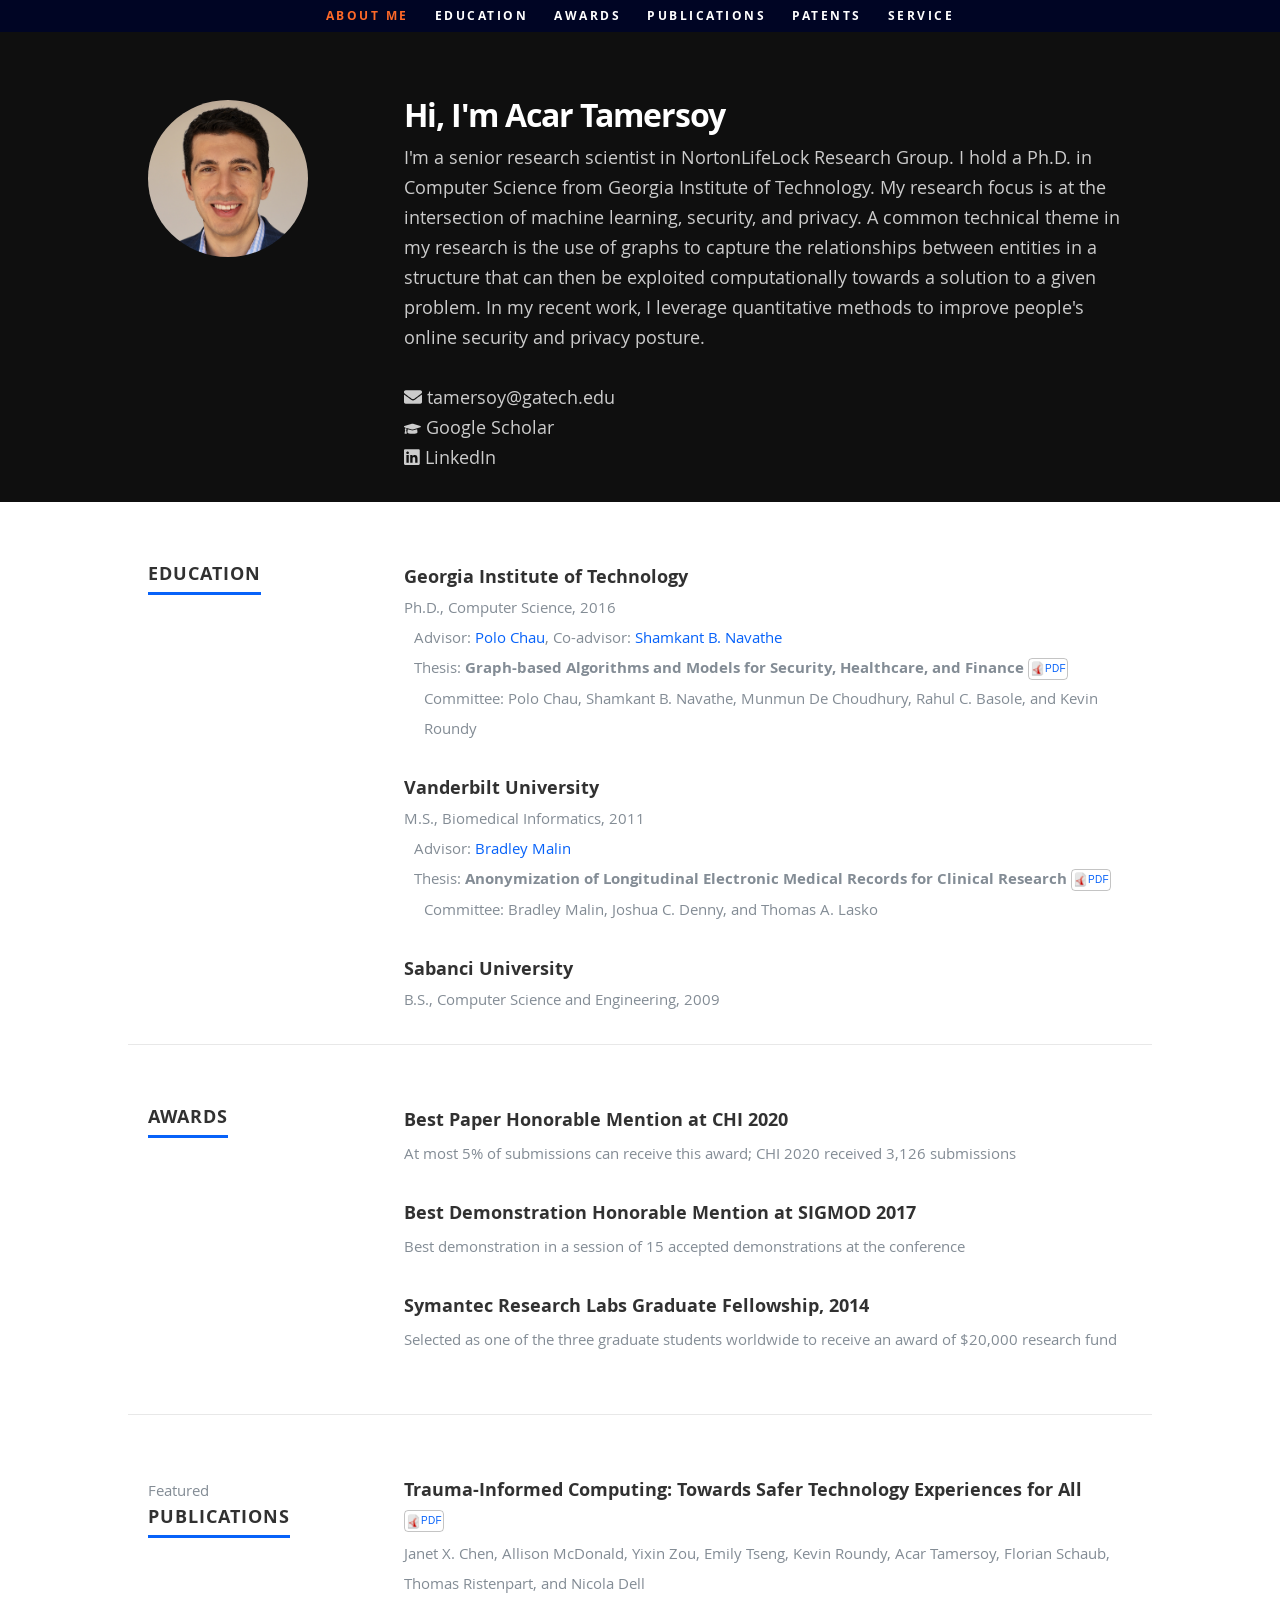
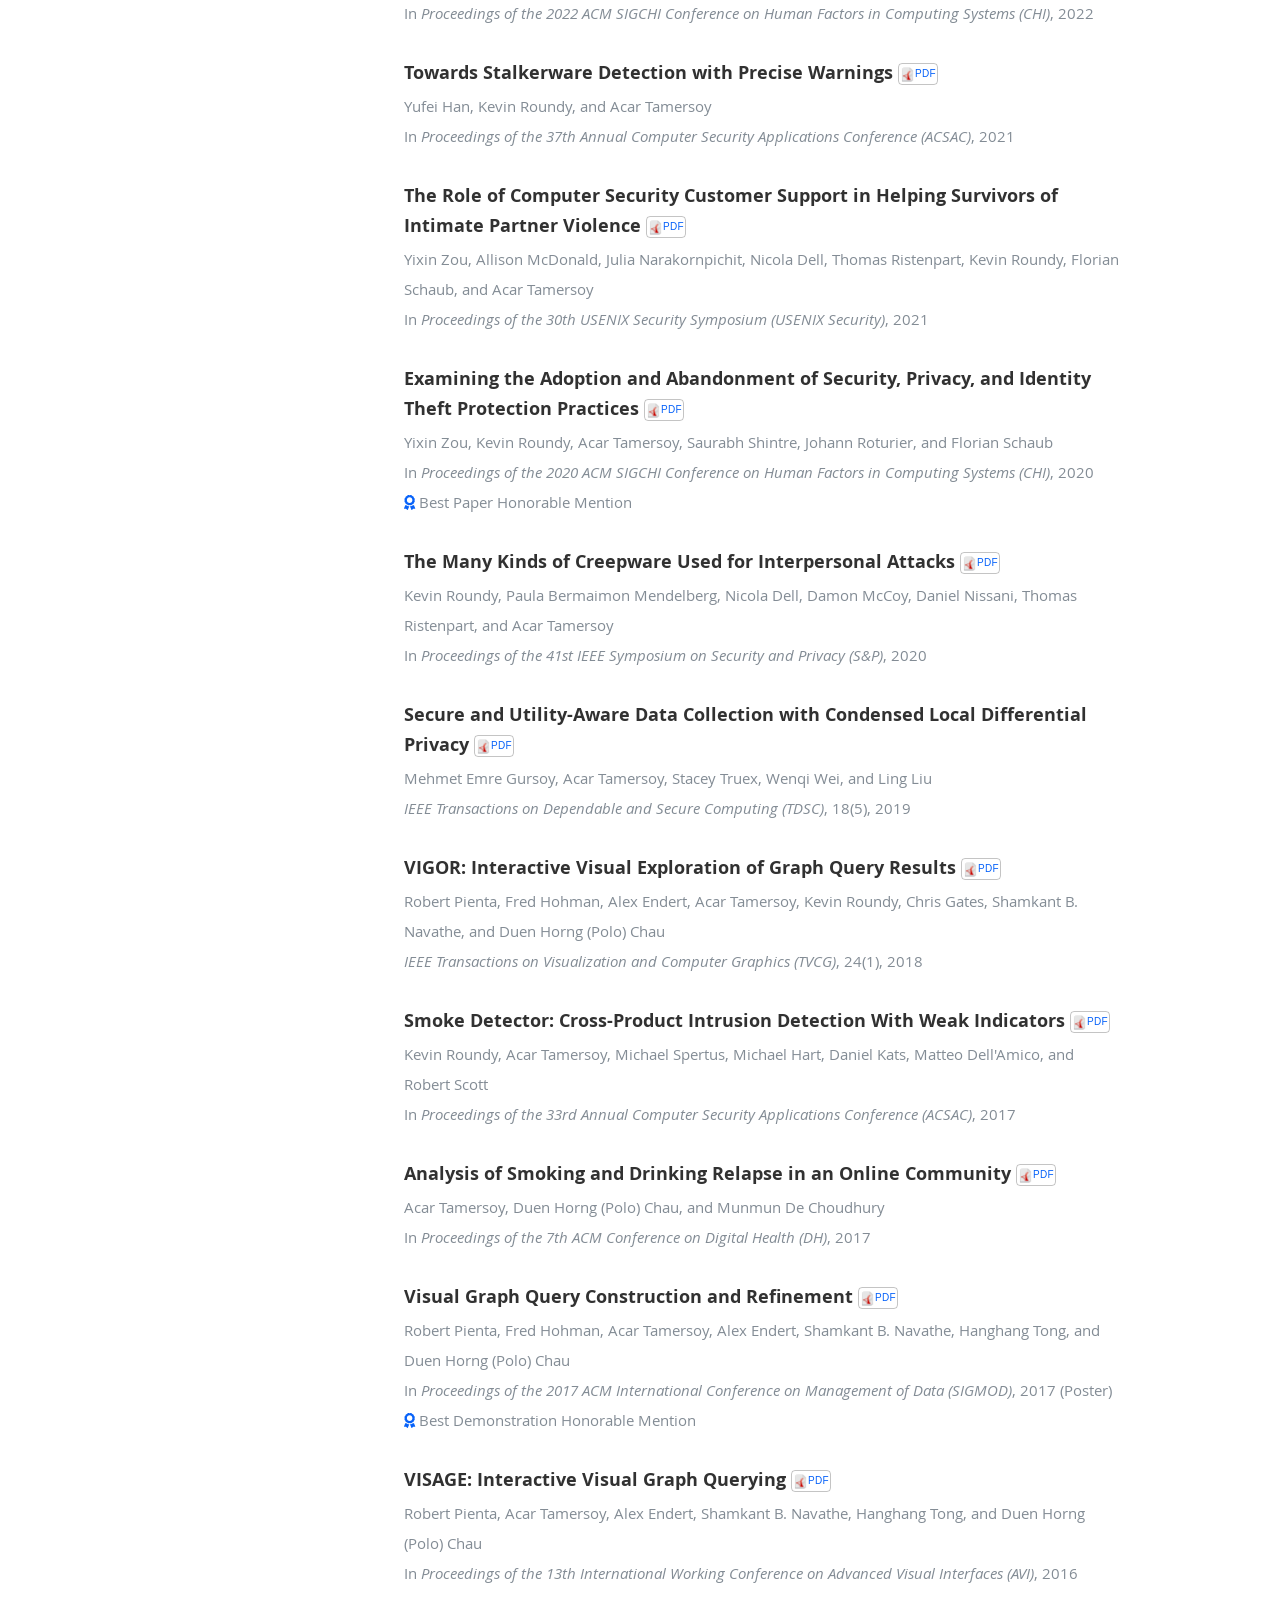
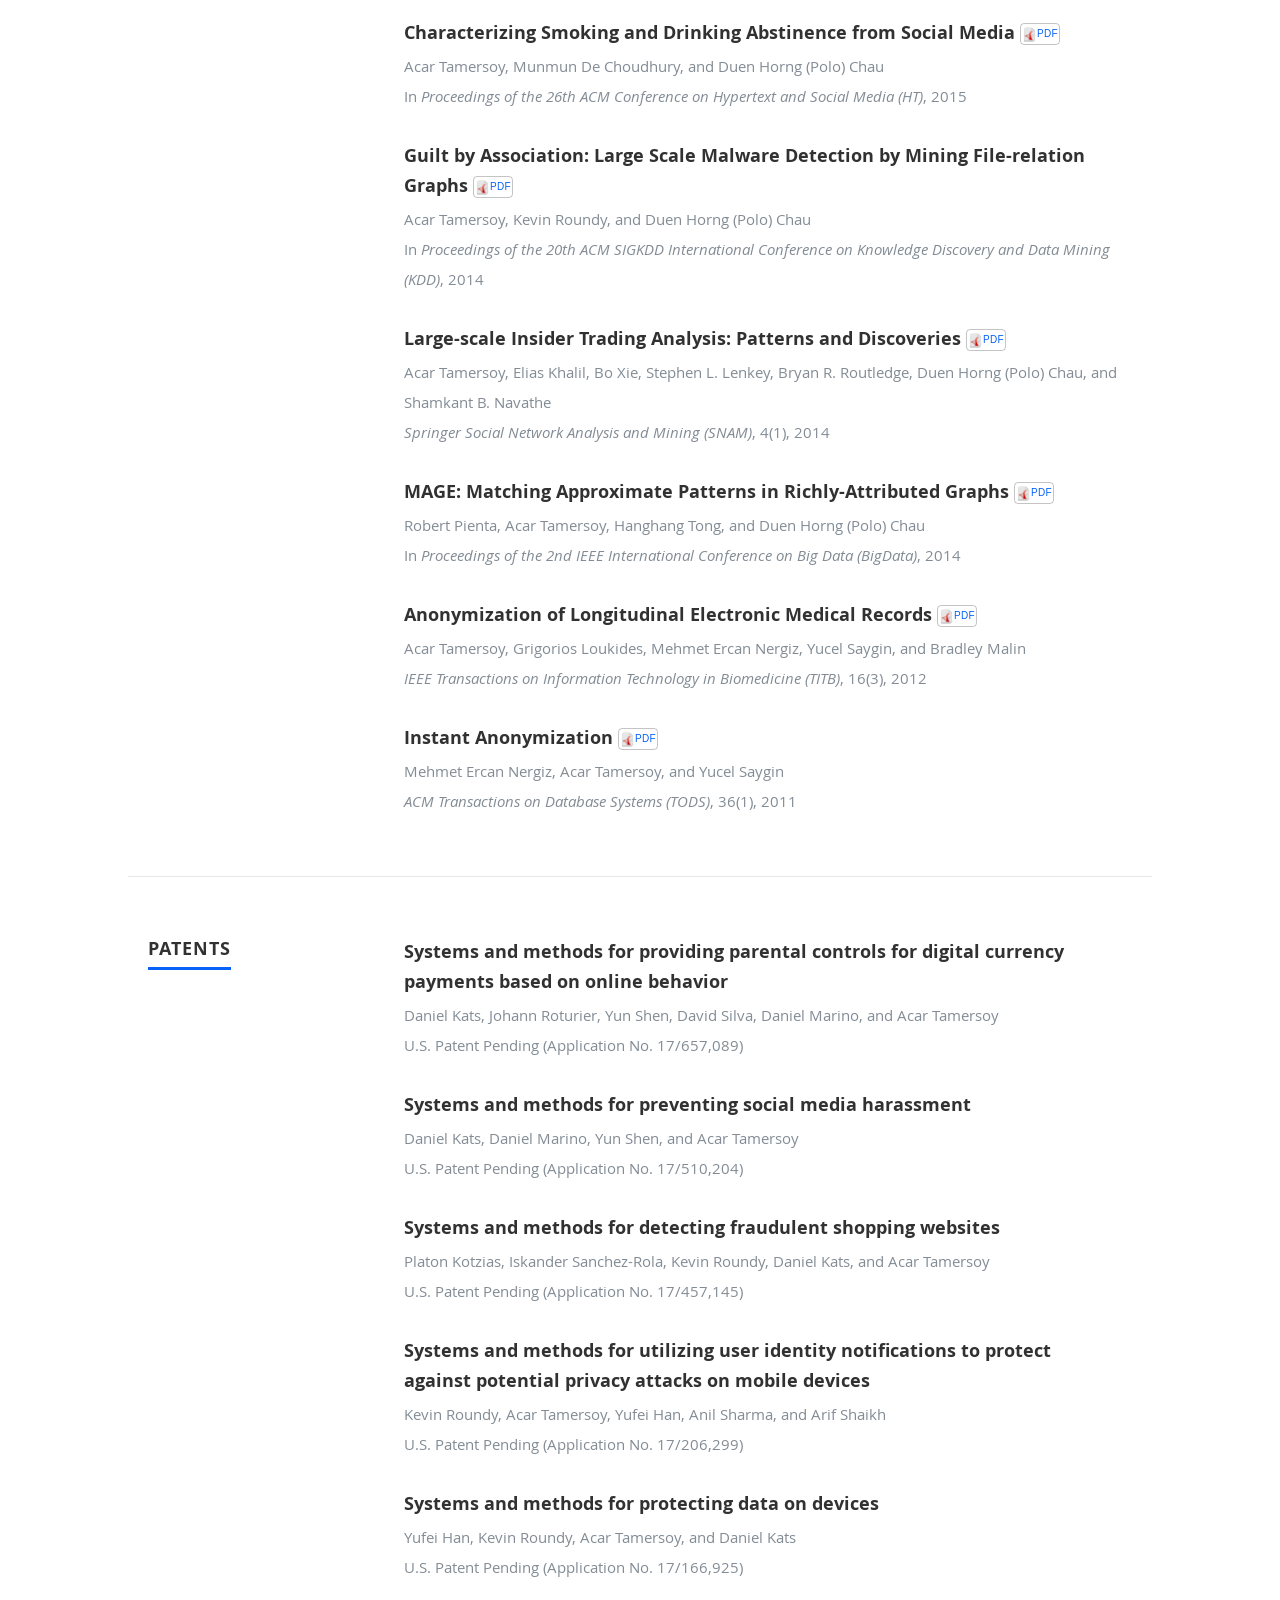
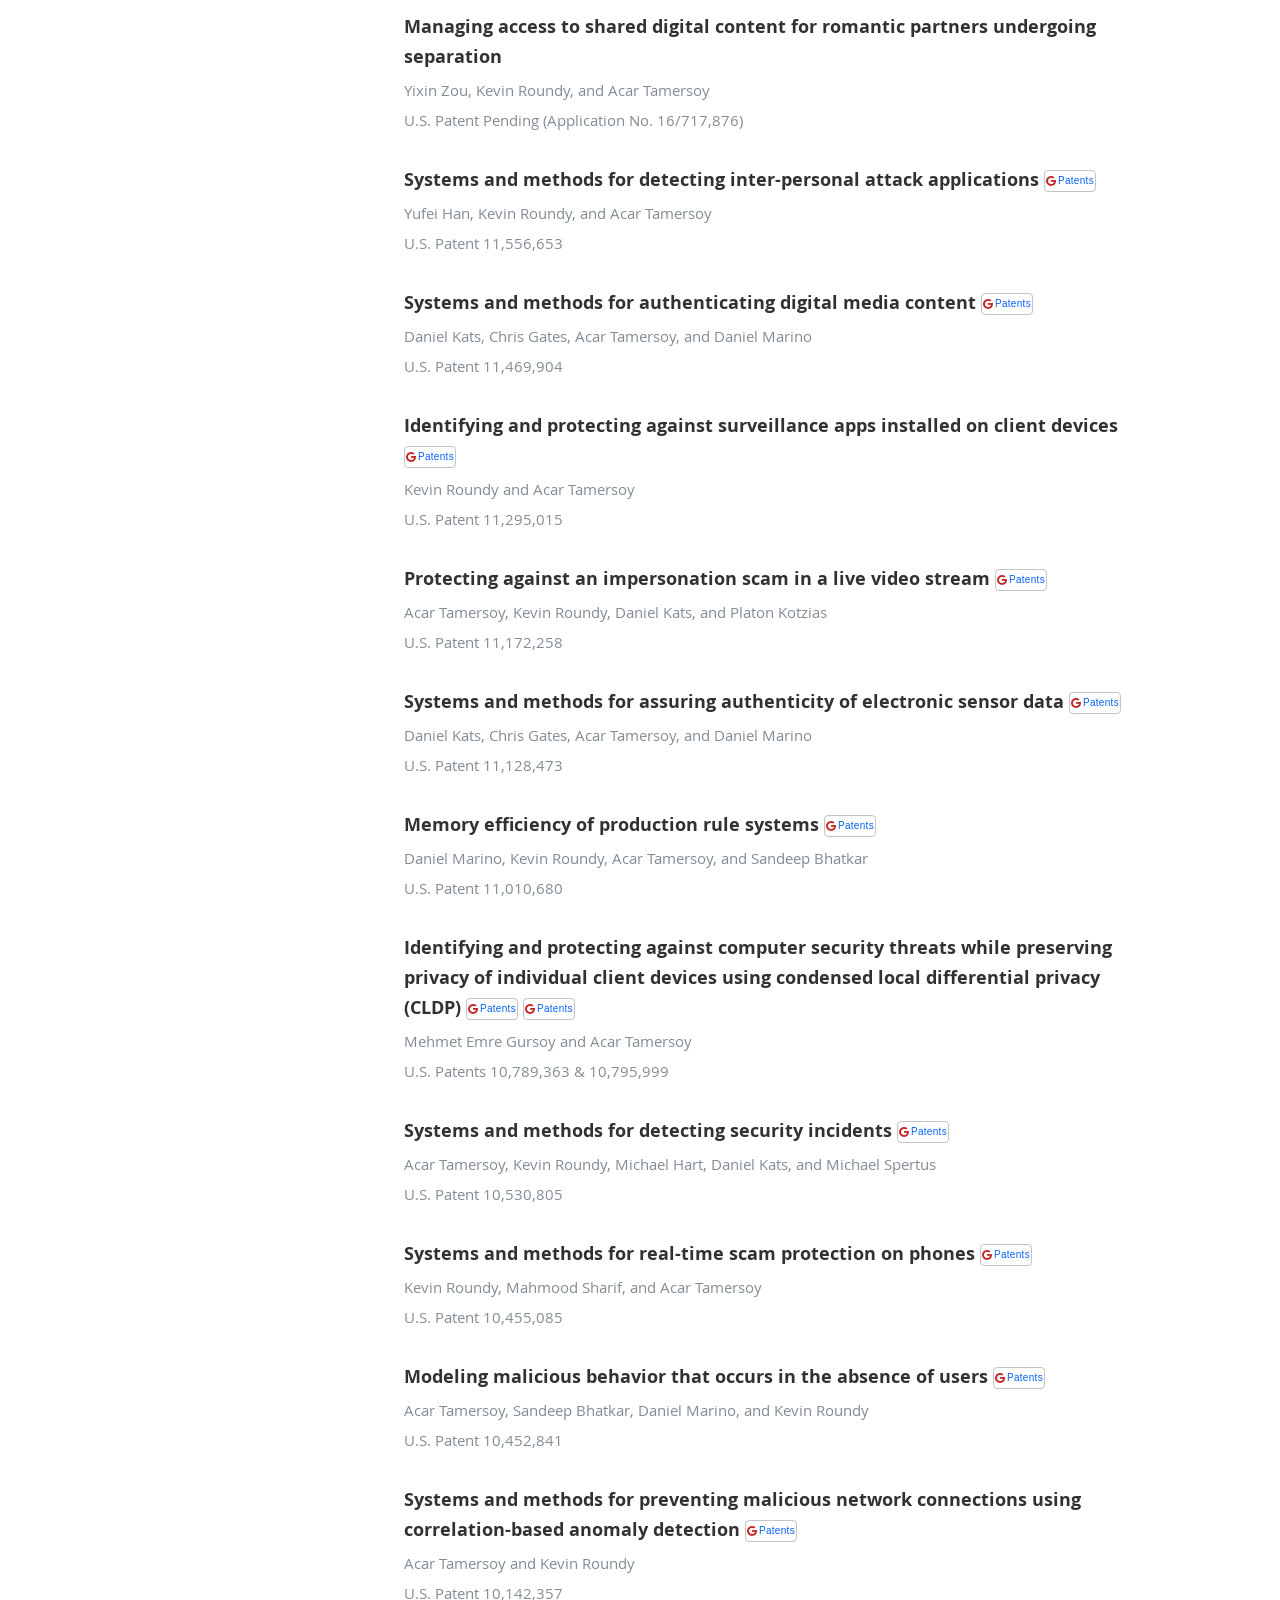
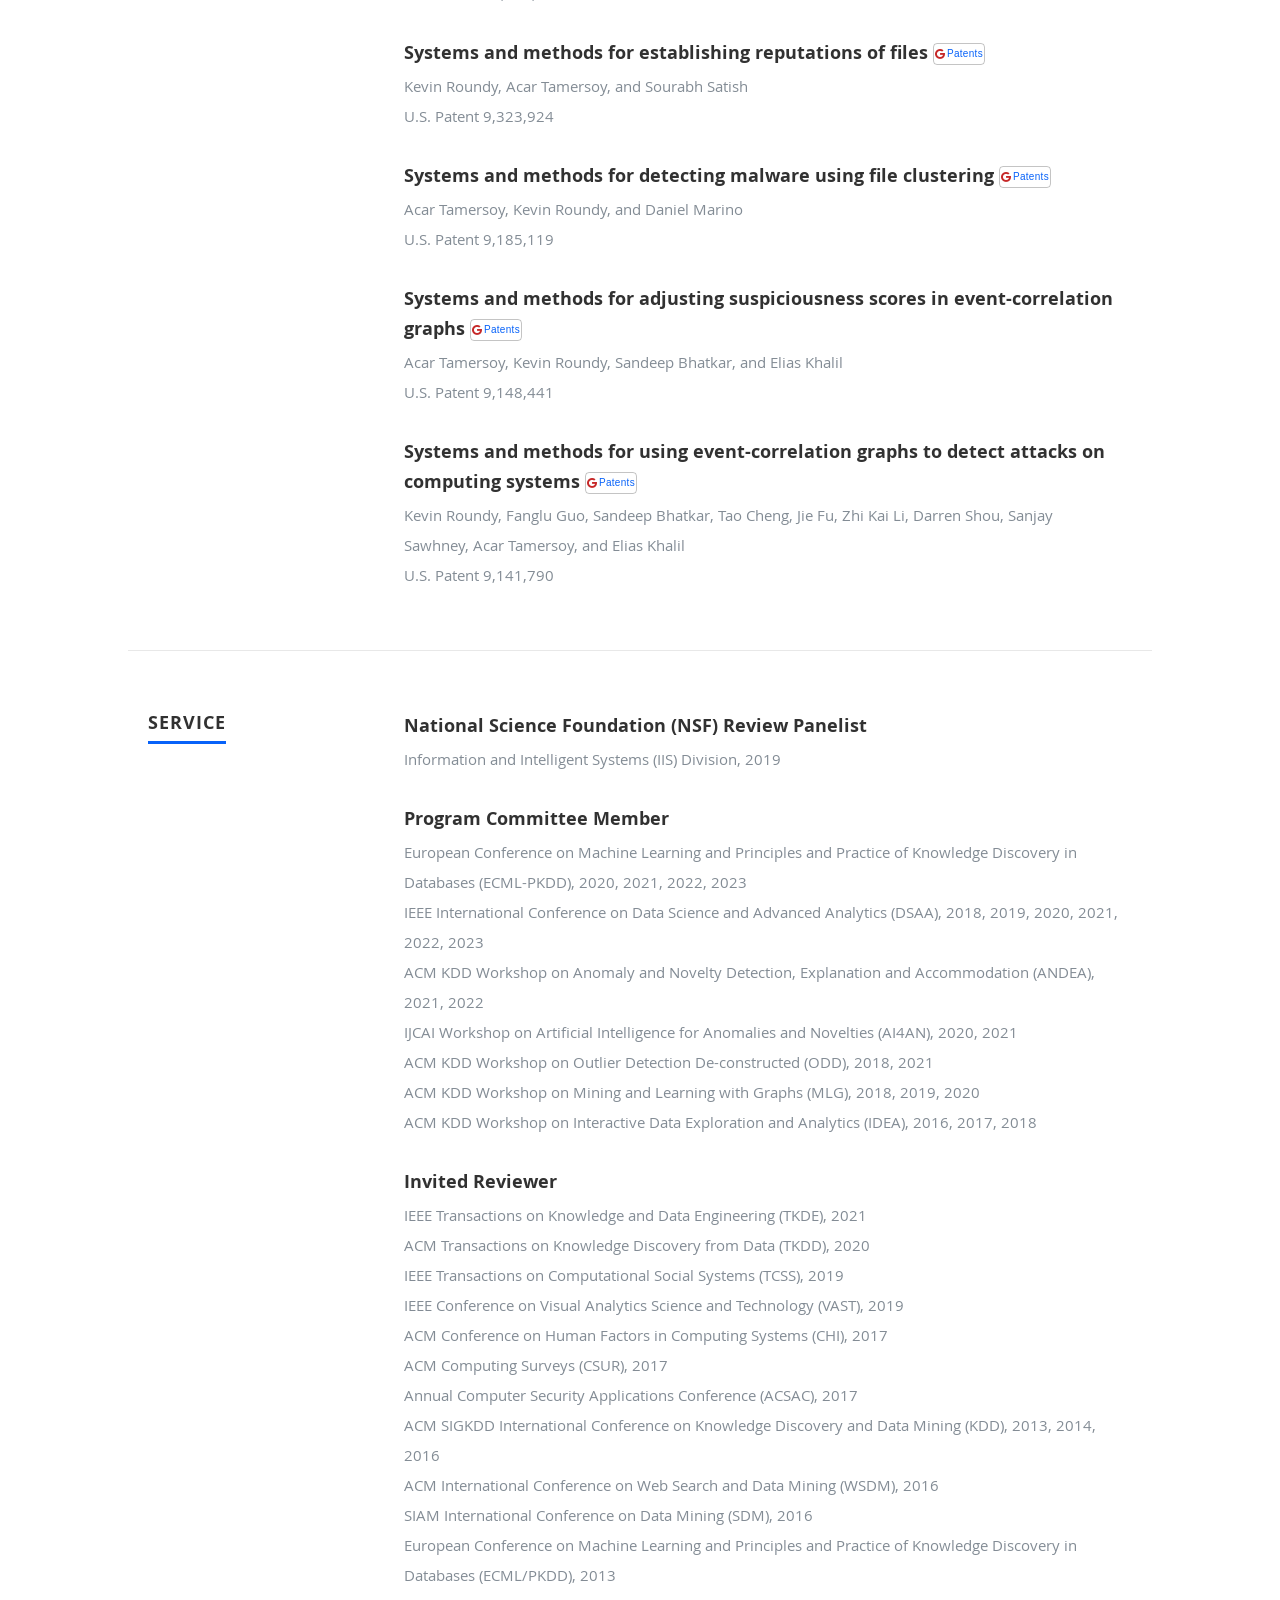
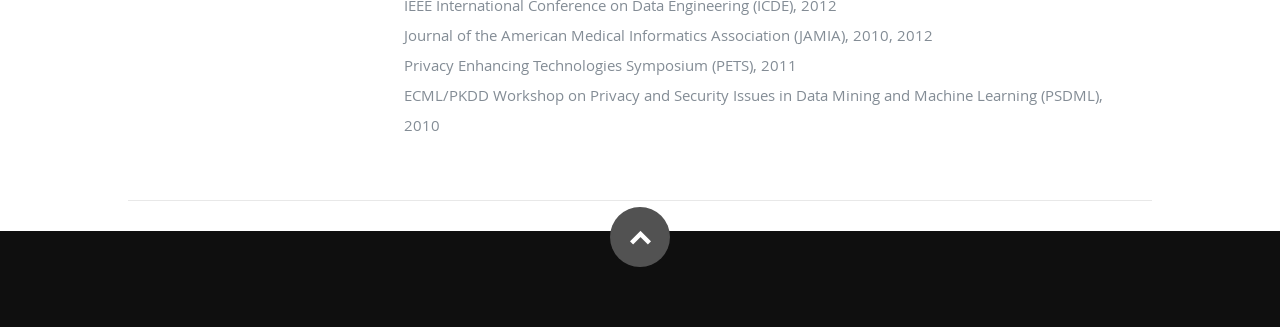
==== commit 44626968: "Updates" ====
--- a/index.html
+++ b/index.html
@@ -1 +1 @@
-<!doctype html><html lang="en"><head><meta charset="utf-8"><meta name="viewport" content="width=device-width,initial-scale=1,shrink-to-fit=no"><meta name="theme-color" content="#000000"><link rel="manifest" href="/manifest.json"><link rel="shortcut icon" href="/favicon.ico"><link rel="stylesheet" href="/css/default.css"><link rel="stylesheet" href="/css/layout.css"><link rel="stylesheet" href="/css/media-queries.css"><link rel="stylesheet" href="/css/magnific-popup.css"><title>Acar Tamersoy</title><link href="/static/css/main.f87f4b36.css" rel="stylesheet"></head><body><noscript>You need to enable JavaScript to run this app.</noscript><div id="root"></div><script src="https://ajax.googleapis.com/ajax/libs/jquery/1.10.2/jquery.min.js"></script><script>window.jQuery||document.write('<script src="/js/jquery-1.10.2.min.js"><\/script>')</script><script type="text/javascript" src="/js/jquery-migrate-1.2.1.min.js"></script><script src="/js/jquery.flexslider.js"></script><script src="/js/waypoints.js"></script><script src="/js/jquery.fittext.js"></script><script src="/js/magnific-popup.js"></script><script src="/js/init.js"></script><script type="text/javascript" src="/static/js/main.52f1a57d.js"></script></body></html>+<!doctype html><html lang="en"><head><meta charset="utf-8"><meta name="viewport" content="width=device-width,initial-scale=1,shrink-to-fit=no"><meta name="theme-color" content="#000000"><link rel="manifest" href="/manifest.json"><link rel="shortcut icon" href="/favicon.ico"><link rel="stylesheet" href="/css/default.css"><link rel="stylesheet" href="/css/layout.css"><link rel="stylesheet" href="/css/media-queries.css"><link rel="stylesheet" href="/css/magnific-popup.css"><title>Acar Tamersoy</title><link href="/static/css/main.f87f4b36.css" rel="stylesheet"></head><body><noscript>You need to enable JavaScript to run this app.</noscript><div id="root"></div><script src="https://ajax.googleapis.com/ajax/libs/jquery/1.10.2/jquery.min.js"></script><script>window.jQuery||document.write('<script src="/js/jquery-1.10.2.min.js"><\/script>')</script><script type="text/javascript" src="/js/jquery-migrate-1.2.1.min.js"></script><script src="/js/jquery.flexslider.js"></script><script src="/js/waypoints.js"></script><script src="/js/jquery.fittext.js"></script><script src="/js/magnific-popup.js"></script><script src="/js/init.js"></script><script type="text/javascript" src="/static/js/main.54496da0.js"></script></body></html>
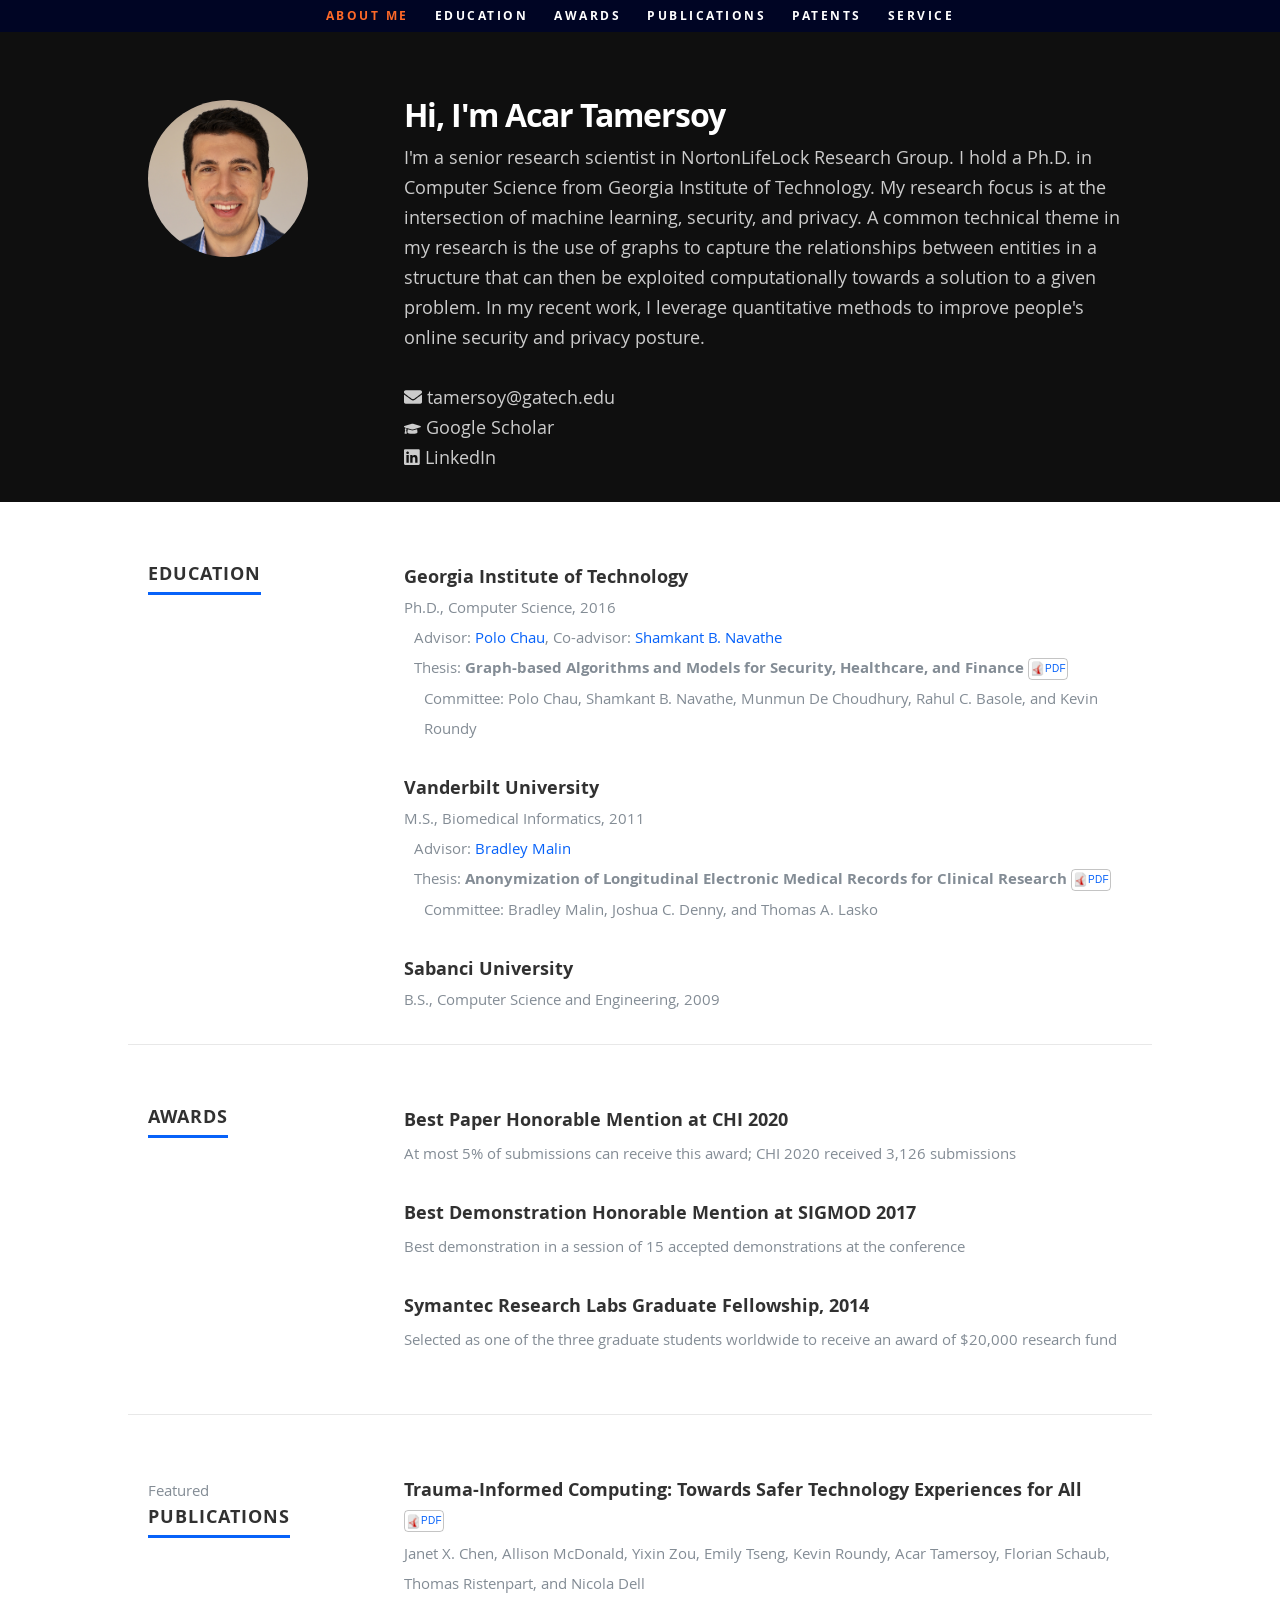
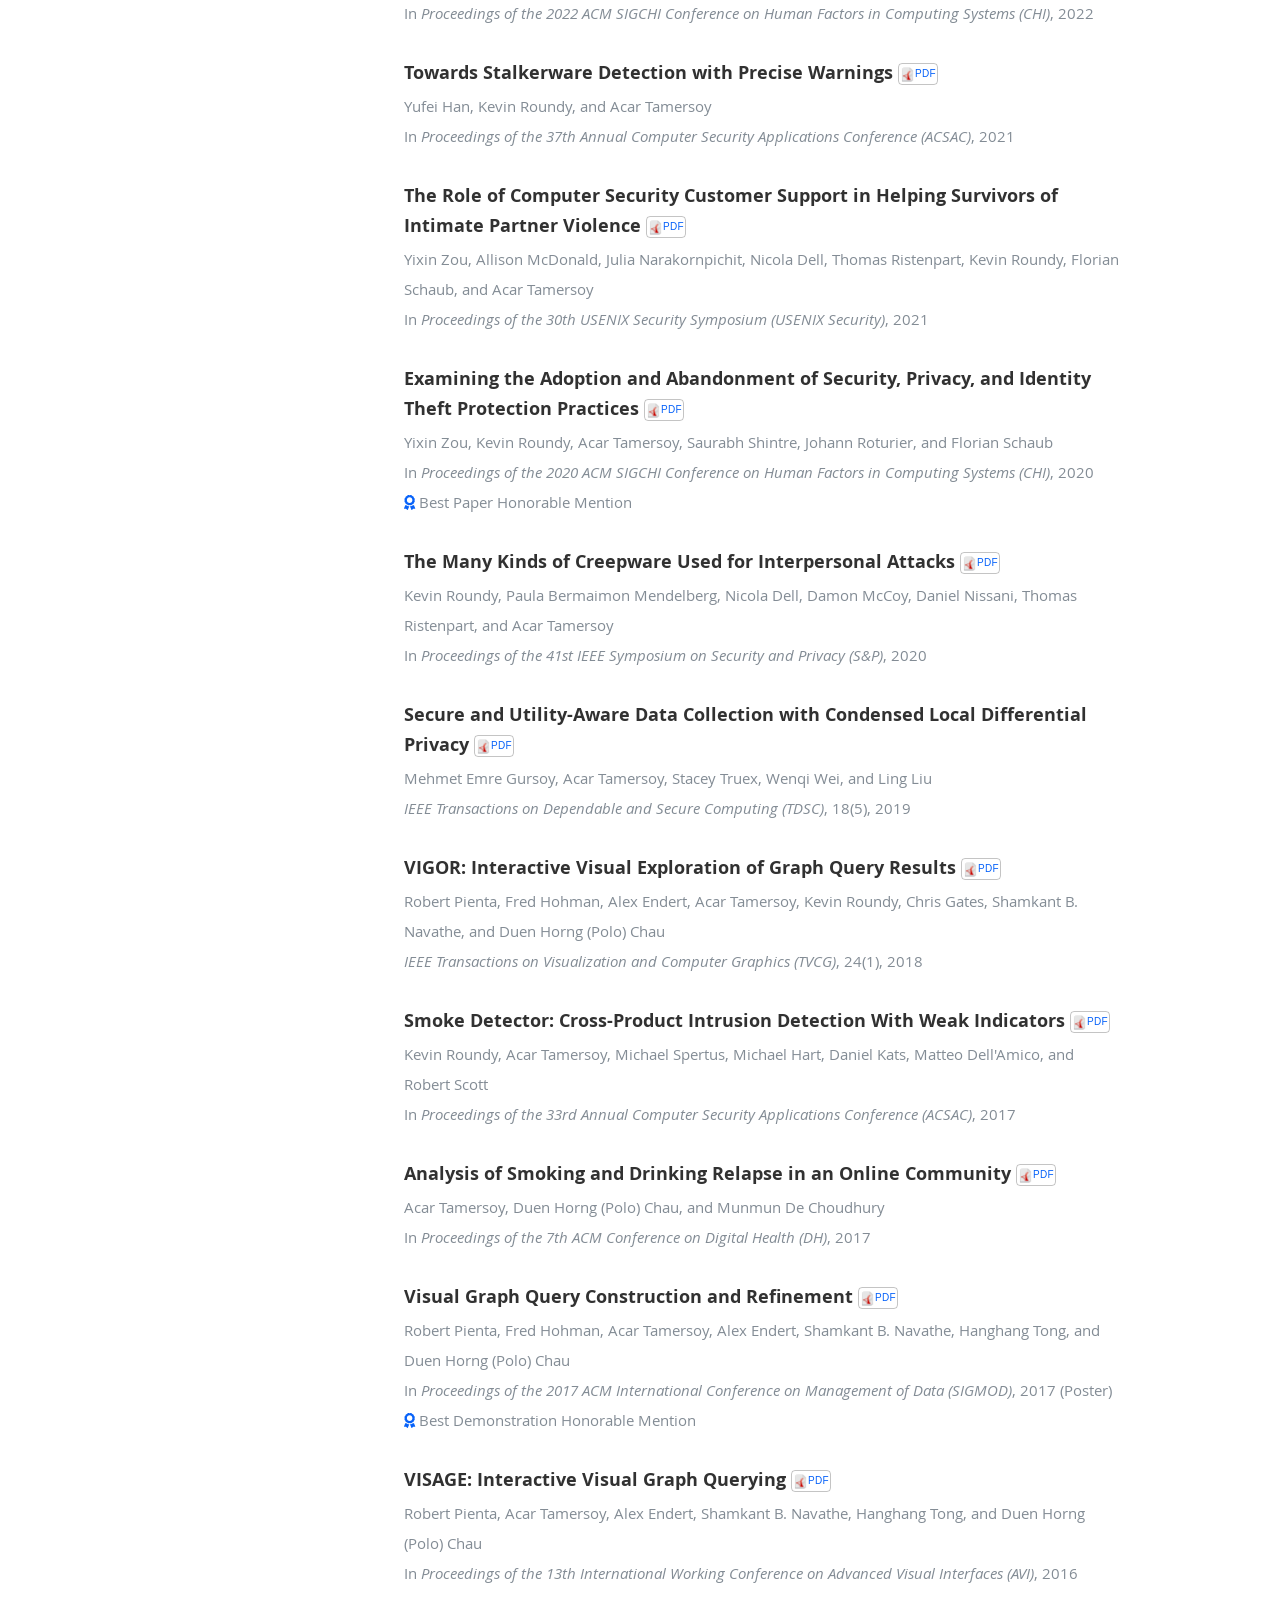
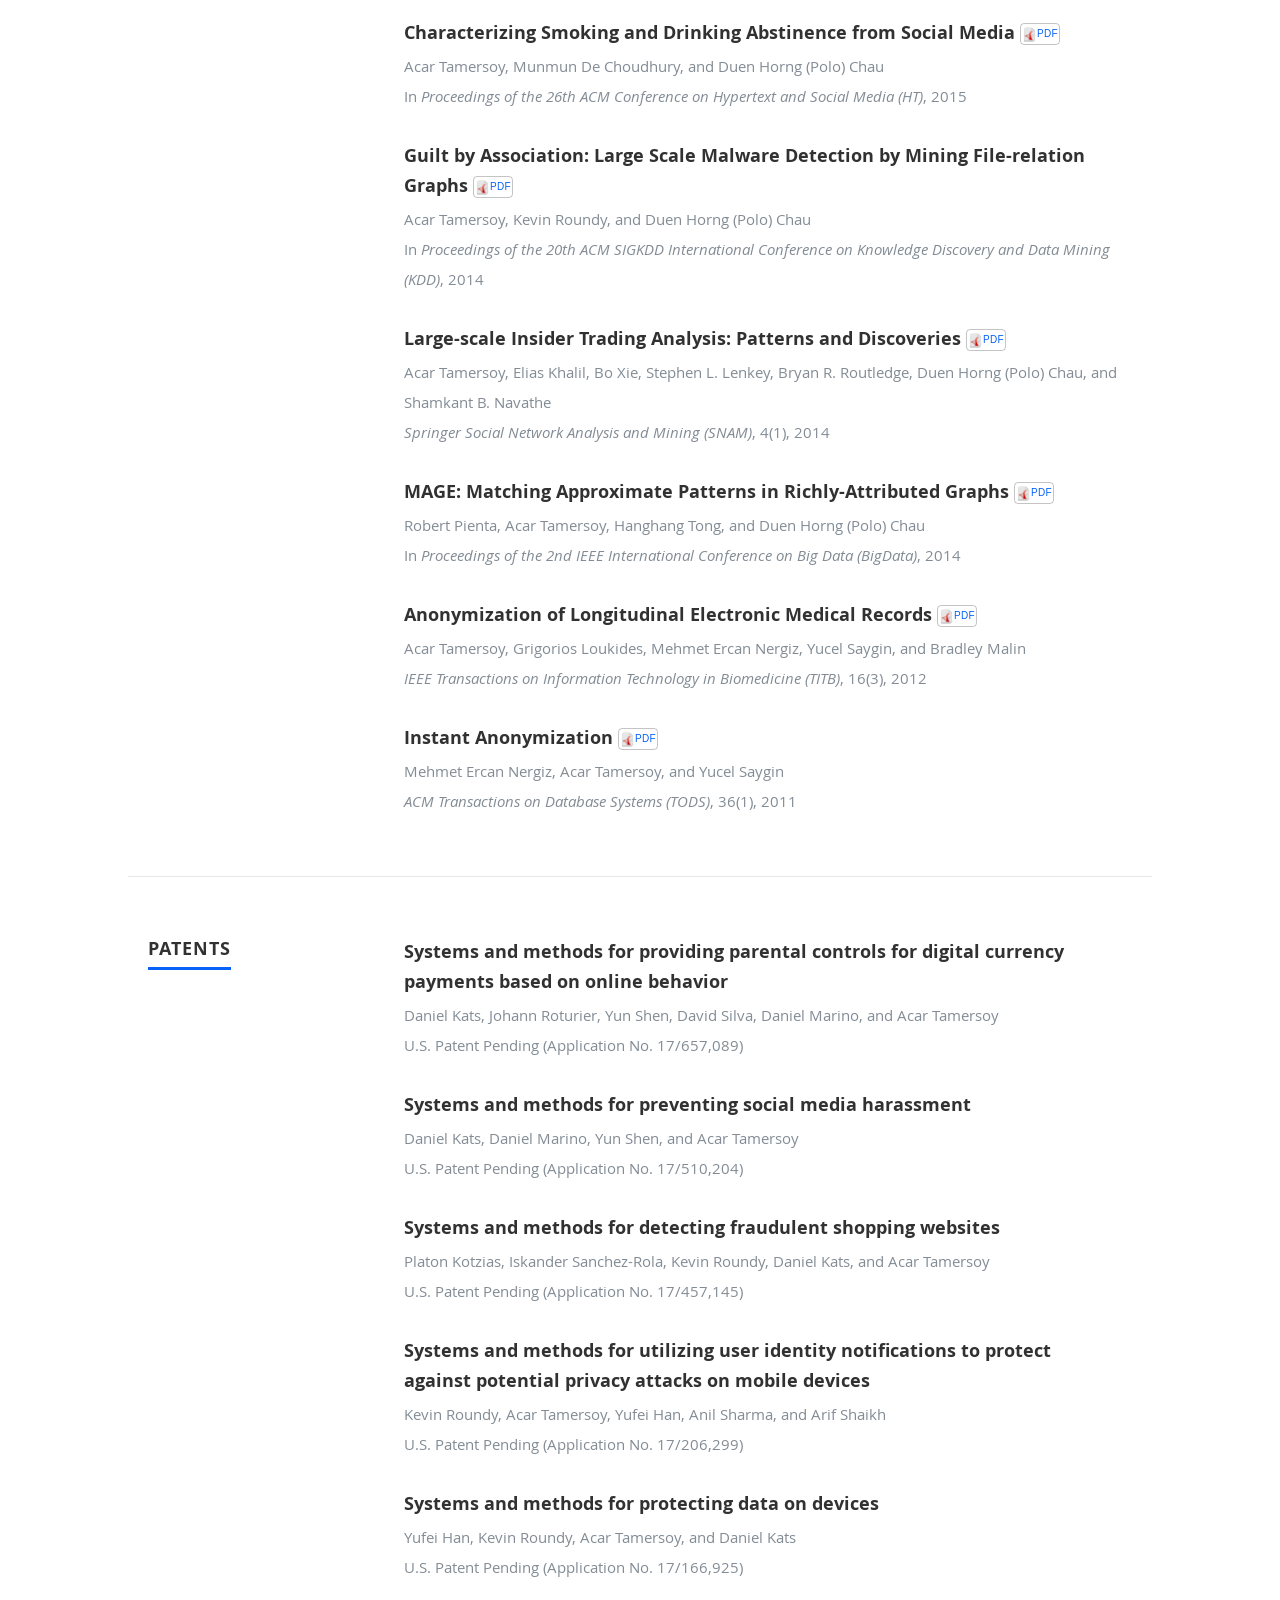
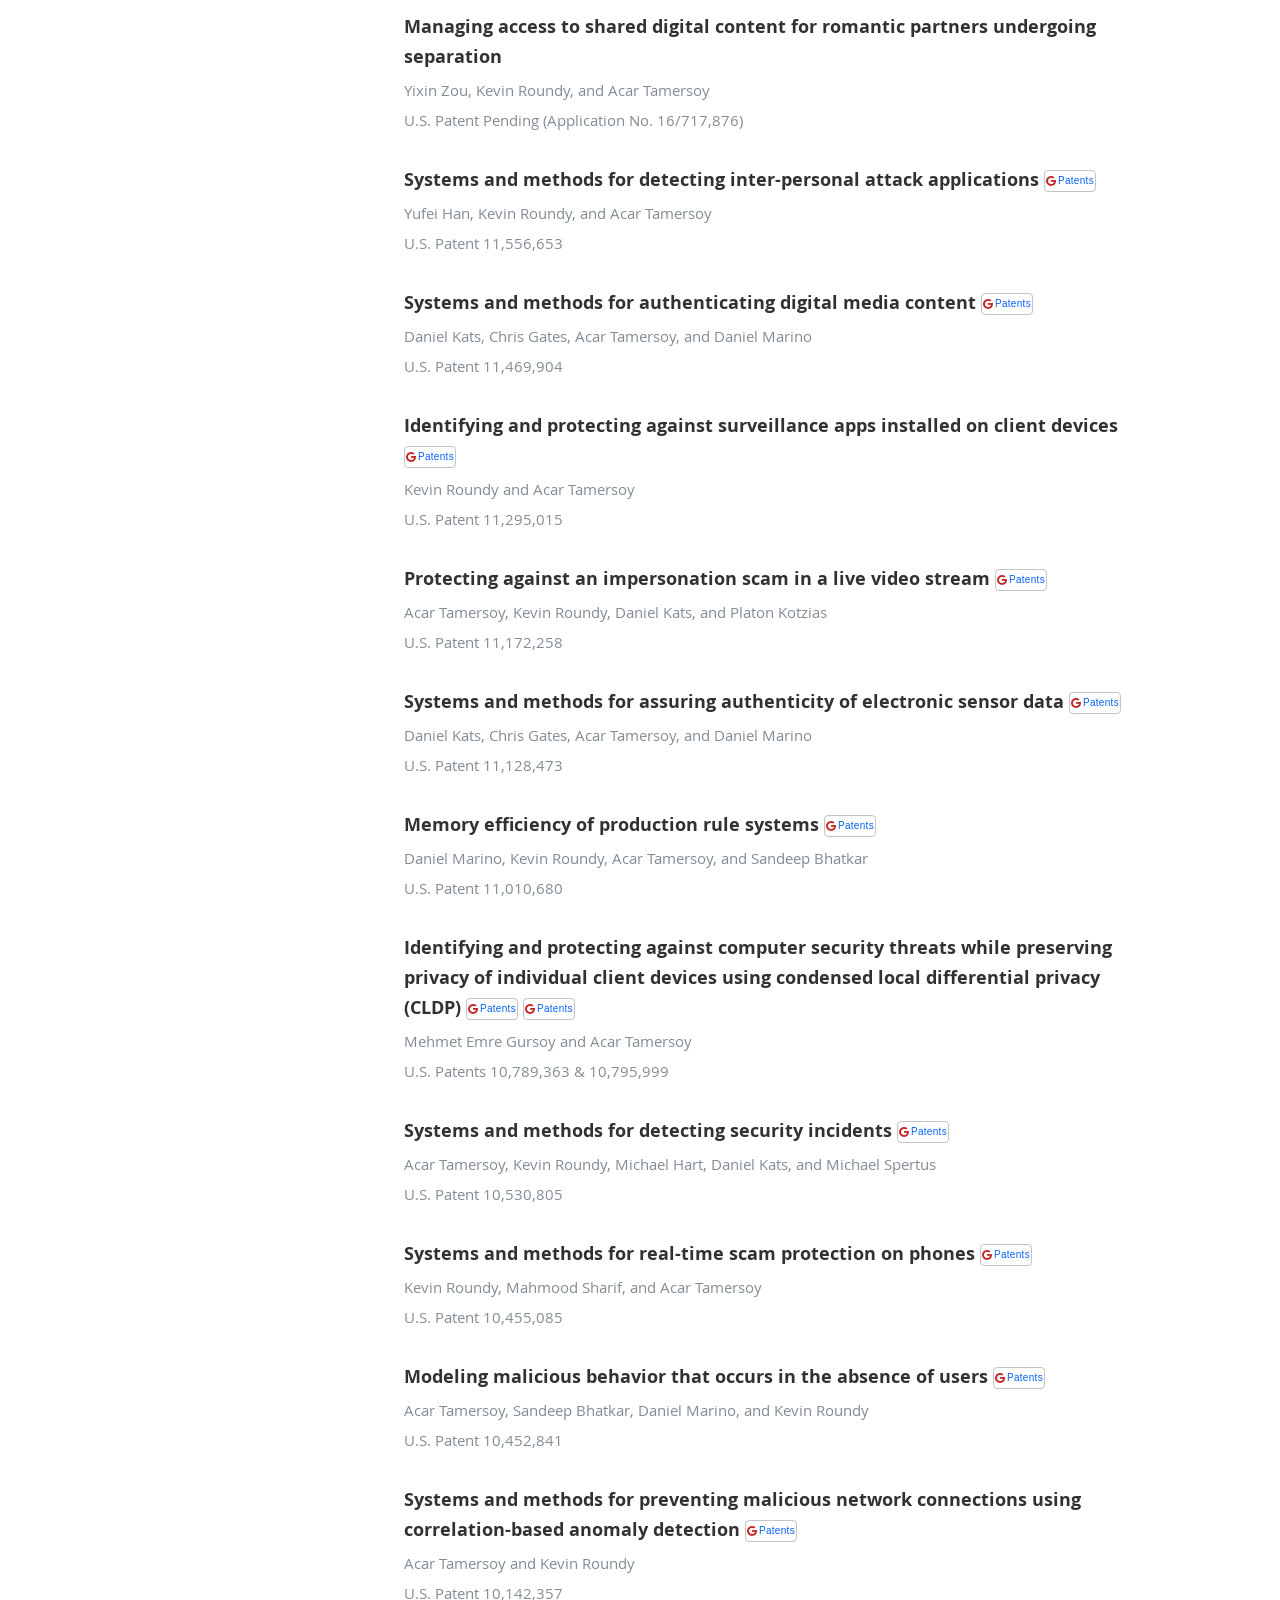
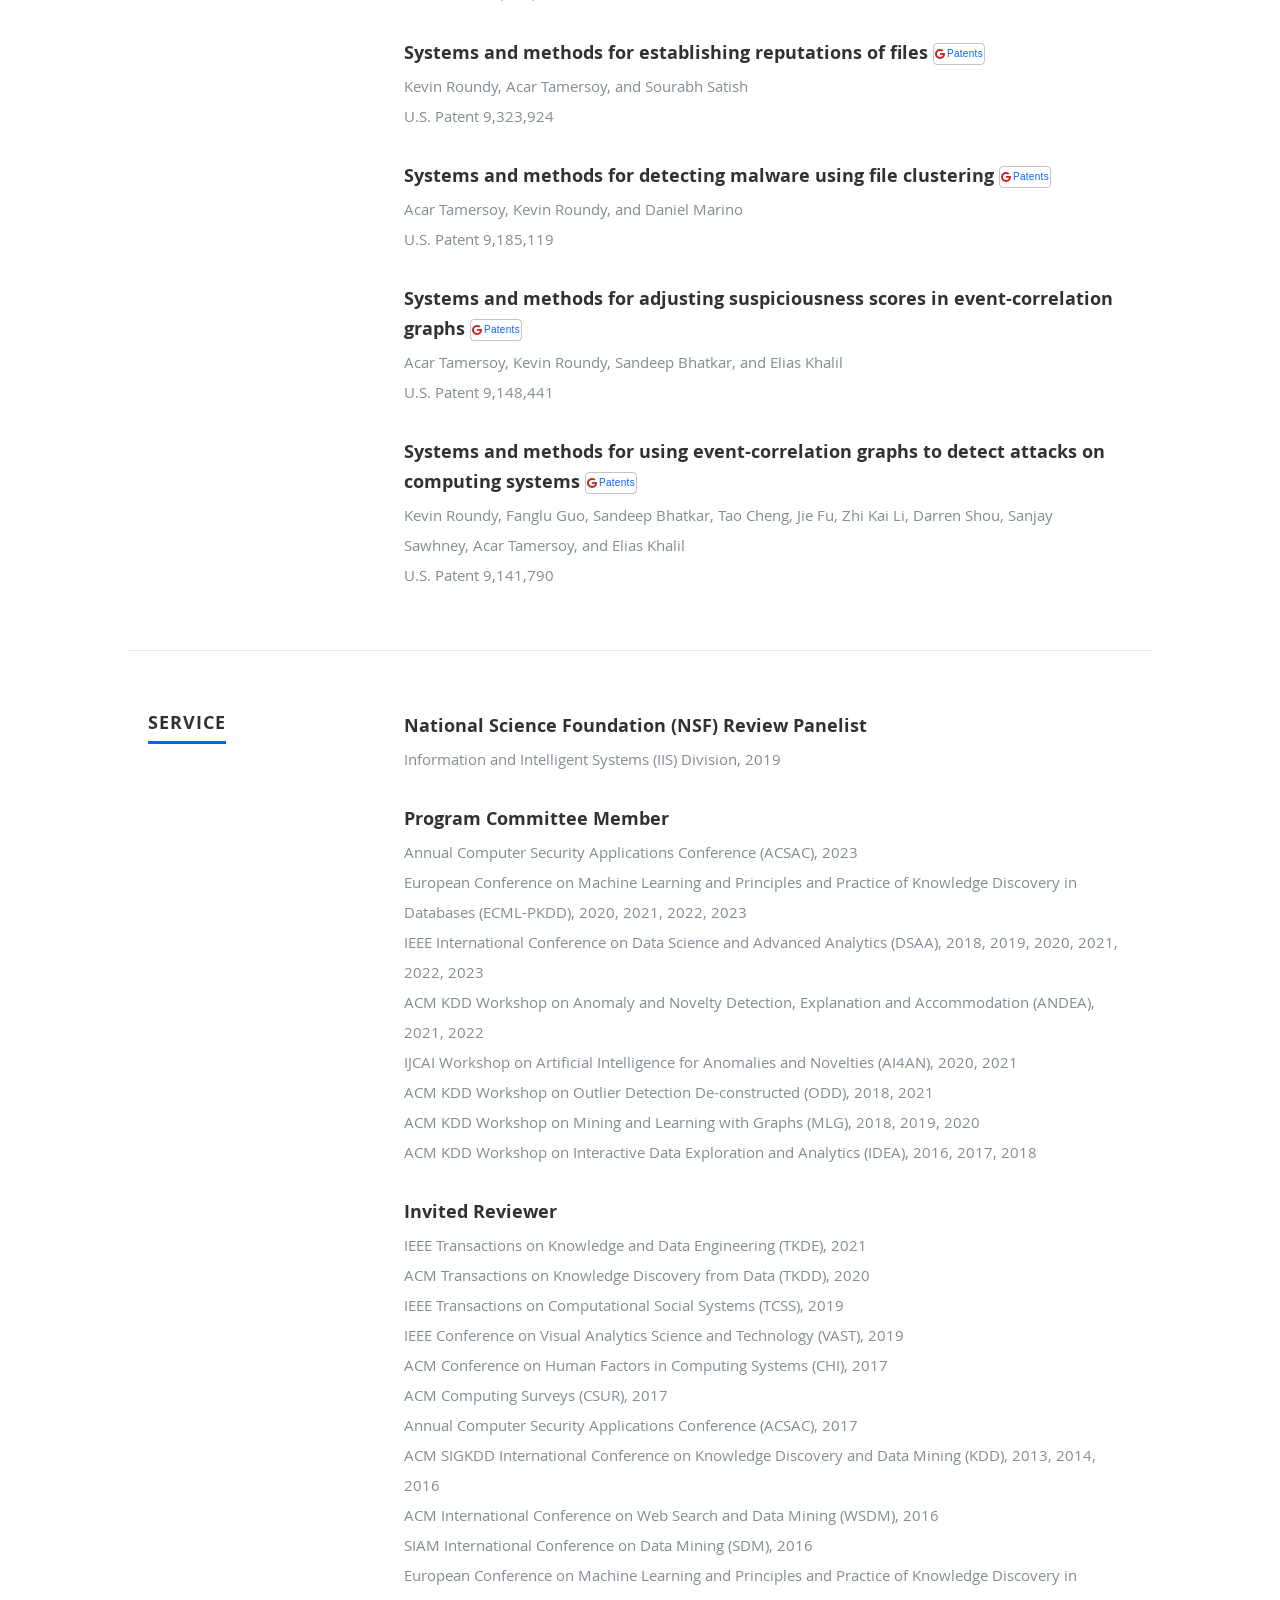
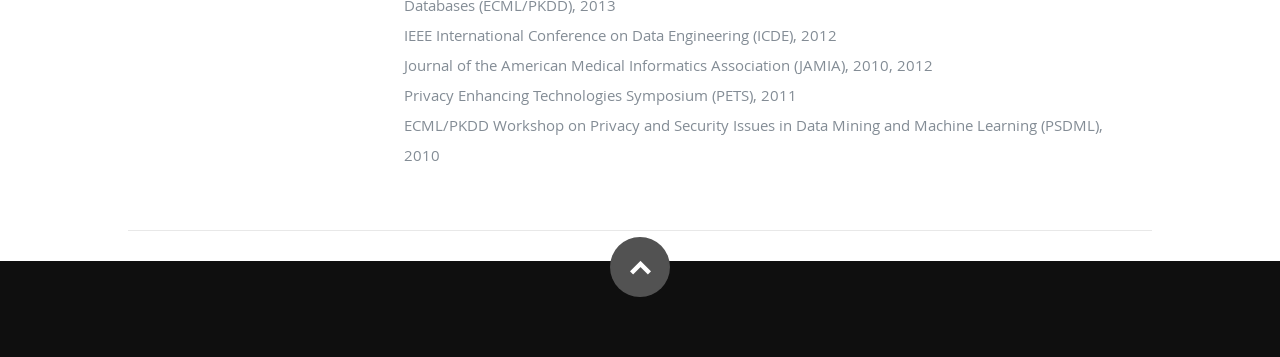
==== commit 2714ca02: "Updates" ====
--- a/index.html
+++ b/index.html
@@ -1 +1 @@
-<!doctype html><html lang="en"><head><meta charset="utf-8"><meta name="viewport" content="width=device-width,initial-scale=1,shrink-to-fit=no"><meta name="theme-color" content="#000000"><link rel="manifest" href="/manifest.json"><link rel="shortcut icon" href="/favicon.ico"><link rel="stylesheet" href="/css/default.css"><link rel="stylesheet" href="/css/layout.css"><link rel="stylesheet" href="/css/media-queries.css"><link rel="stylesheet" href="/css/magnific-popup.css"><title>Acar Tamersoy</title><link href="/static/css/main.f87f4b36.css" rel="stylesheet"></head><body><noscript>You need to enable JavaScript to run this app.</noscript><div id="root"></div><script src="https://ajax.googleapis.com/ajax/libs/jquery/1.10.2/jquery.min.js"></script><script>window.jQuery||document.write('<script src="/js/jquery-1.10.2.min.js"><\/script>')</script><script type="text/javascript" src="/js/jquery-migrate-1.2.1.min.js"></script><script src="/js/jquery.flexslider.js"></script><script src="/js/waypoints.js"></script><script src="/js/jquery.fittext.js"></script><script src="/js/magnific-popup.js"></script><script src="/js/init.js"></script><script type="text/javascript" src="/static/js/main.54496da0.js"></script></body></html>+<!doctype html><html lang="en"><head><meta charset="utf-8"><meta name="viewport" content="width=device-width,initial-scale=1,shrink-to-fit=no"><meta name="theme-color" content="#000000"><link rel="manifest" href="/manifest.json"><link rel="shortcut icon" href="/favicon.ico"><link rel="stylesheet" href="/css/default.css"><link rel="stylesheet" href="/css/layout.css"><link rel="stylesheet" href="/css/media-queries.css"><link rel="stylesheet" href="/css/magnific-popup.css"><title>Acar Tamersoy</title><link href="/static/css/main.f87f4b36.css" rel="stylesheet"></head><body><noscript>You need to enable JavaScript to run this app.</noscript><div id="root"></div><script src="https://ajax.googleapis.com/ajax/libs/jquery/1.10.2/jquery.min.js"></script><script>window.jQuery||document.write('<script src="/js/jquery-1.10.2.min.js"><\/script>')</script><script type="text/javascript" src="/js/jquery-migrate-1.2.1.min.js"></script><script src="/js/jquery.flexslider.js"></script><script src="/js/waypoints.js"></script><script src="/js/jquery.fittext.js"></script><script src="/js/magnific-popup.js"></script><script src="/js/init.js"></script><script type="text/javascript" src="/static/js/main.707df243.js"></script></body></html>
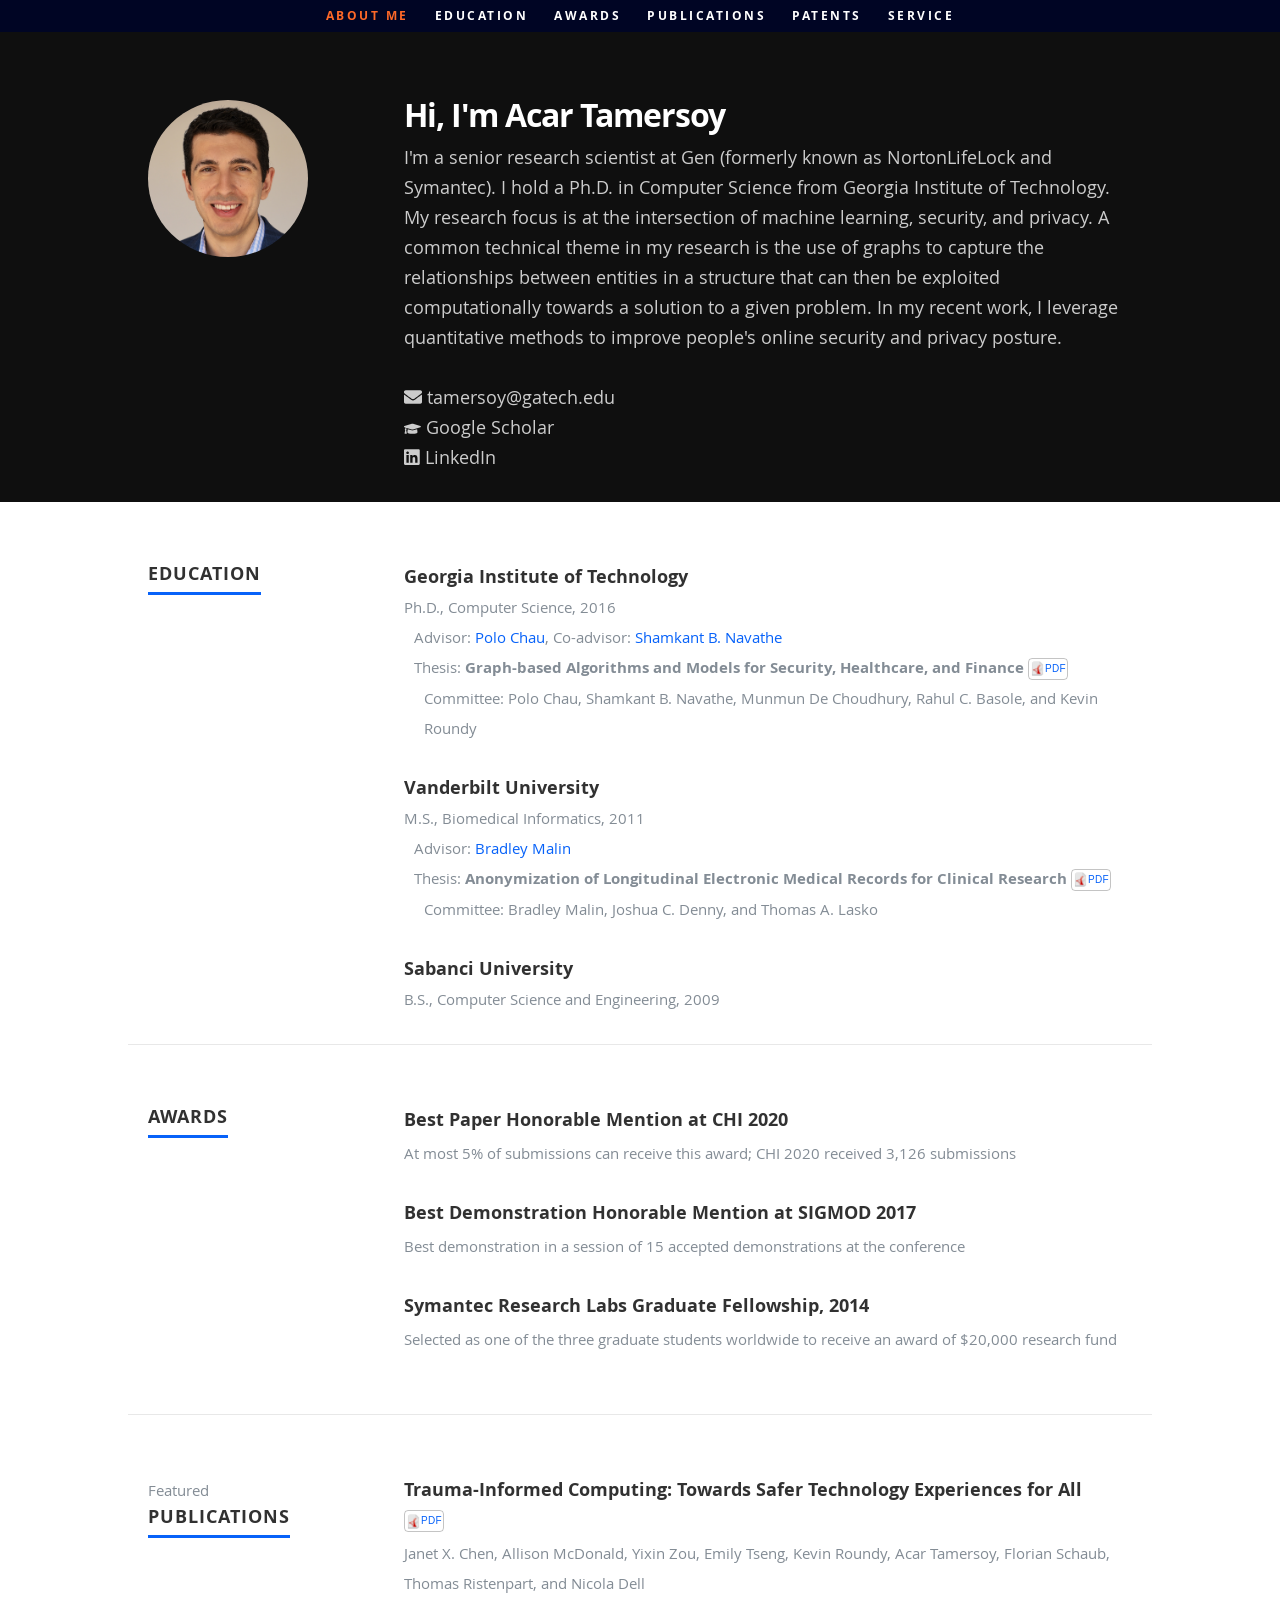
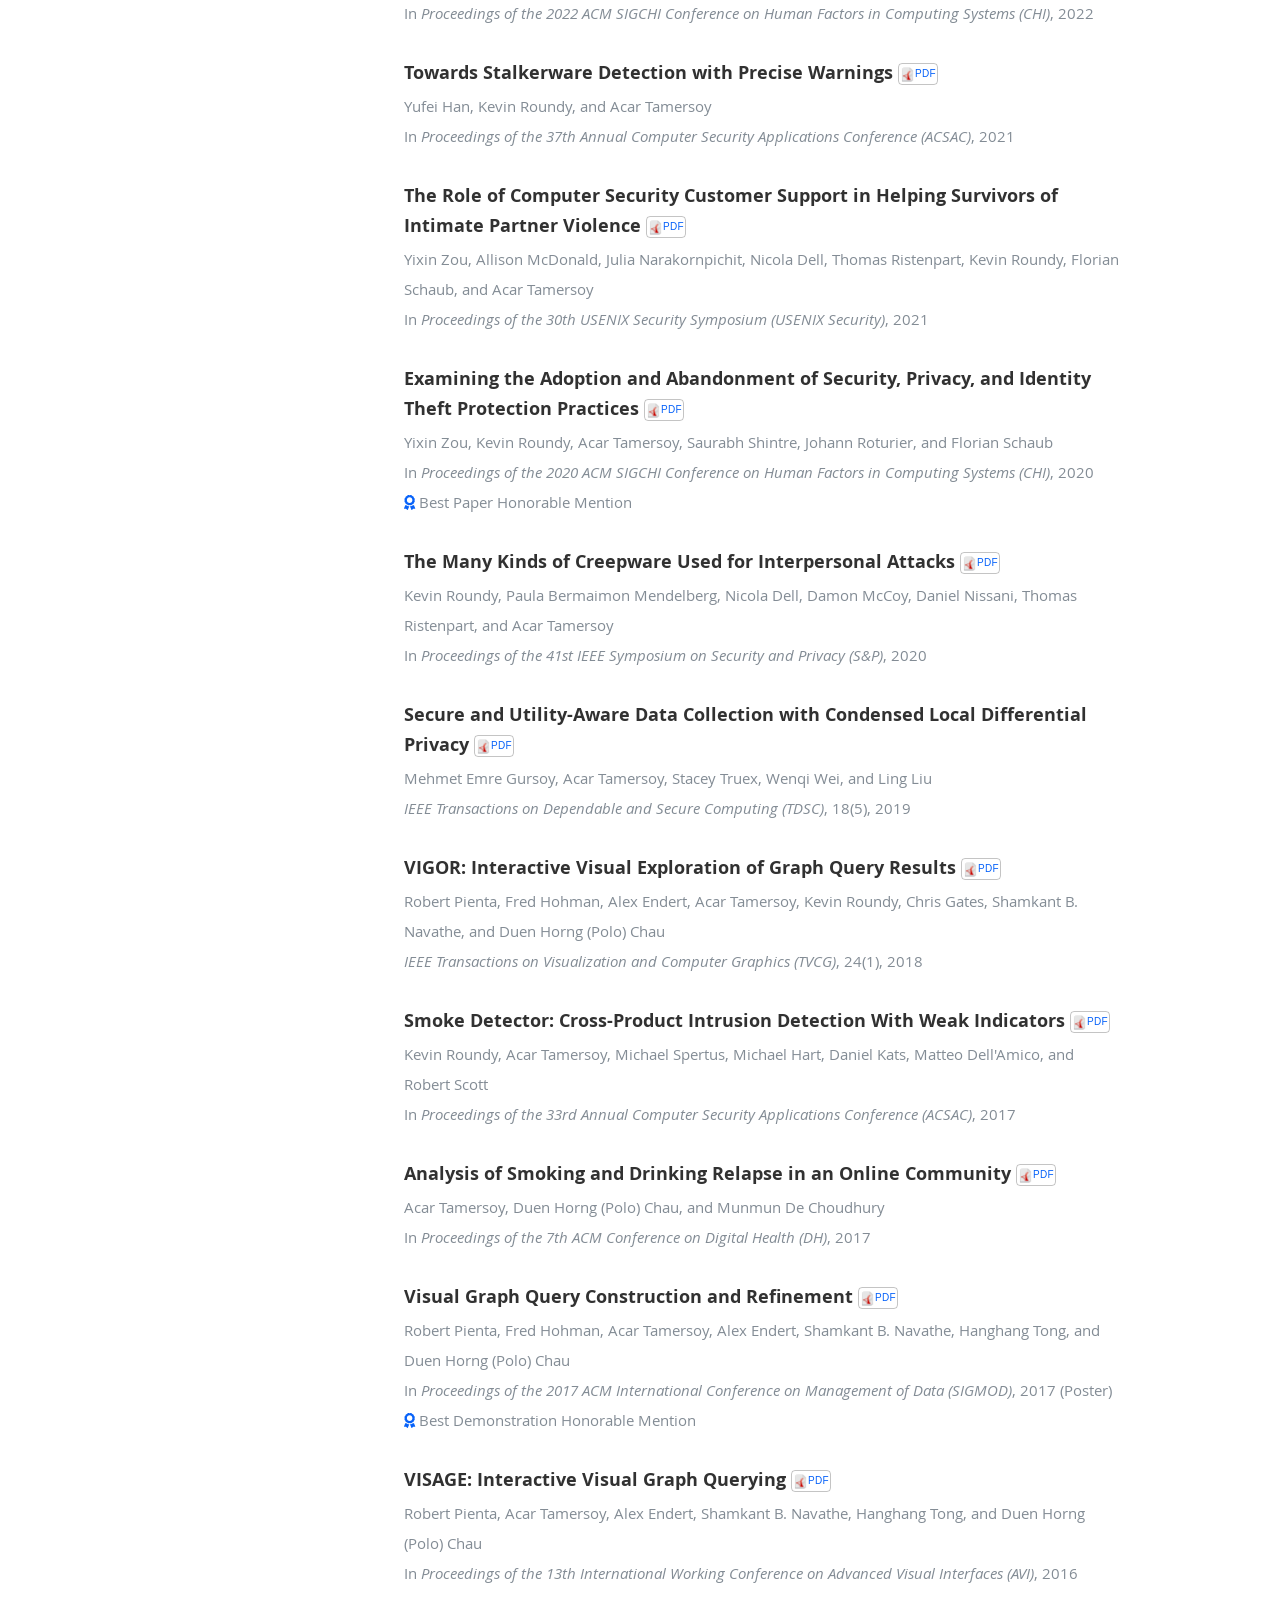
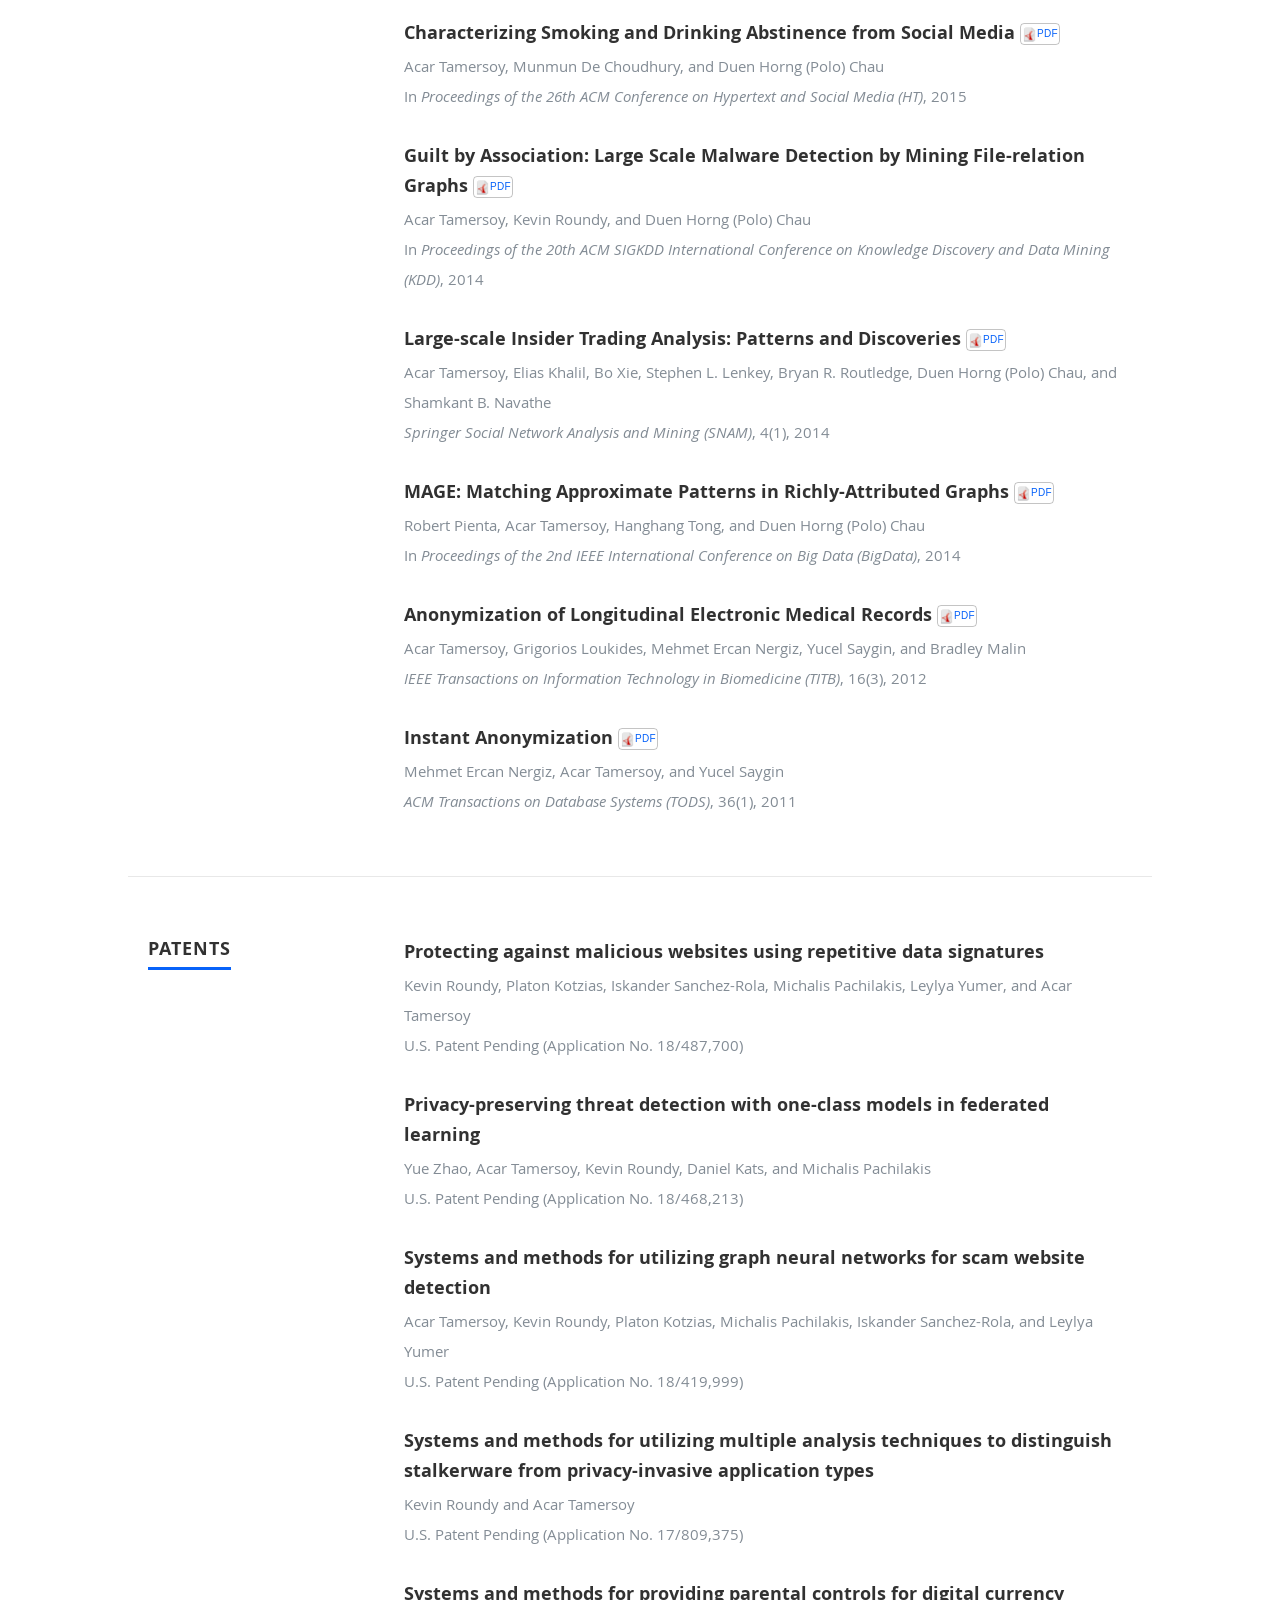
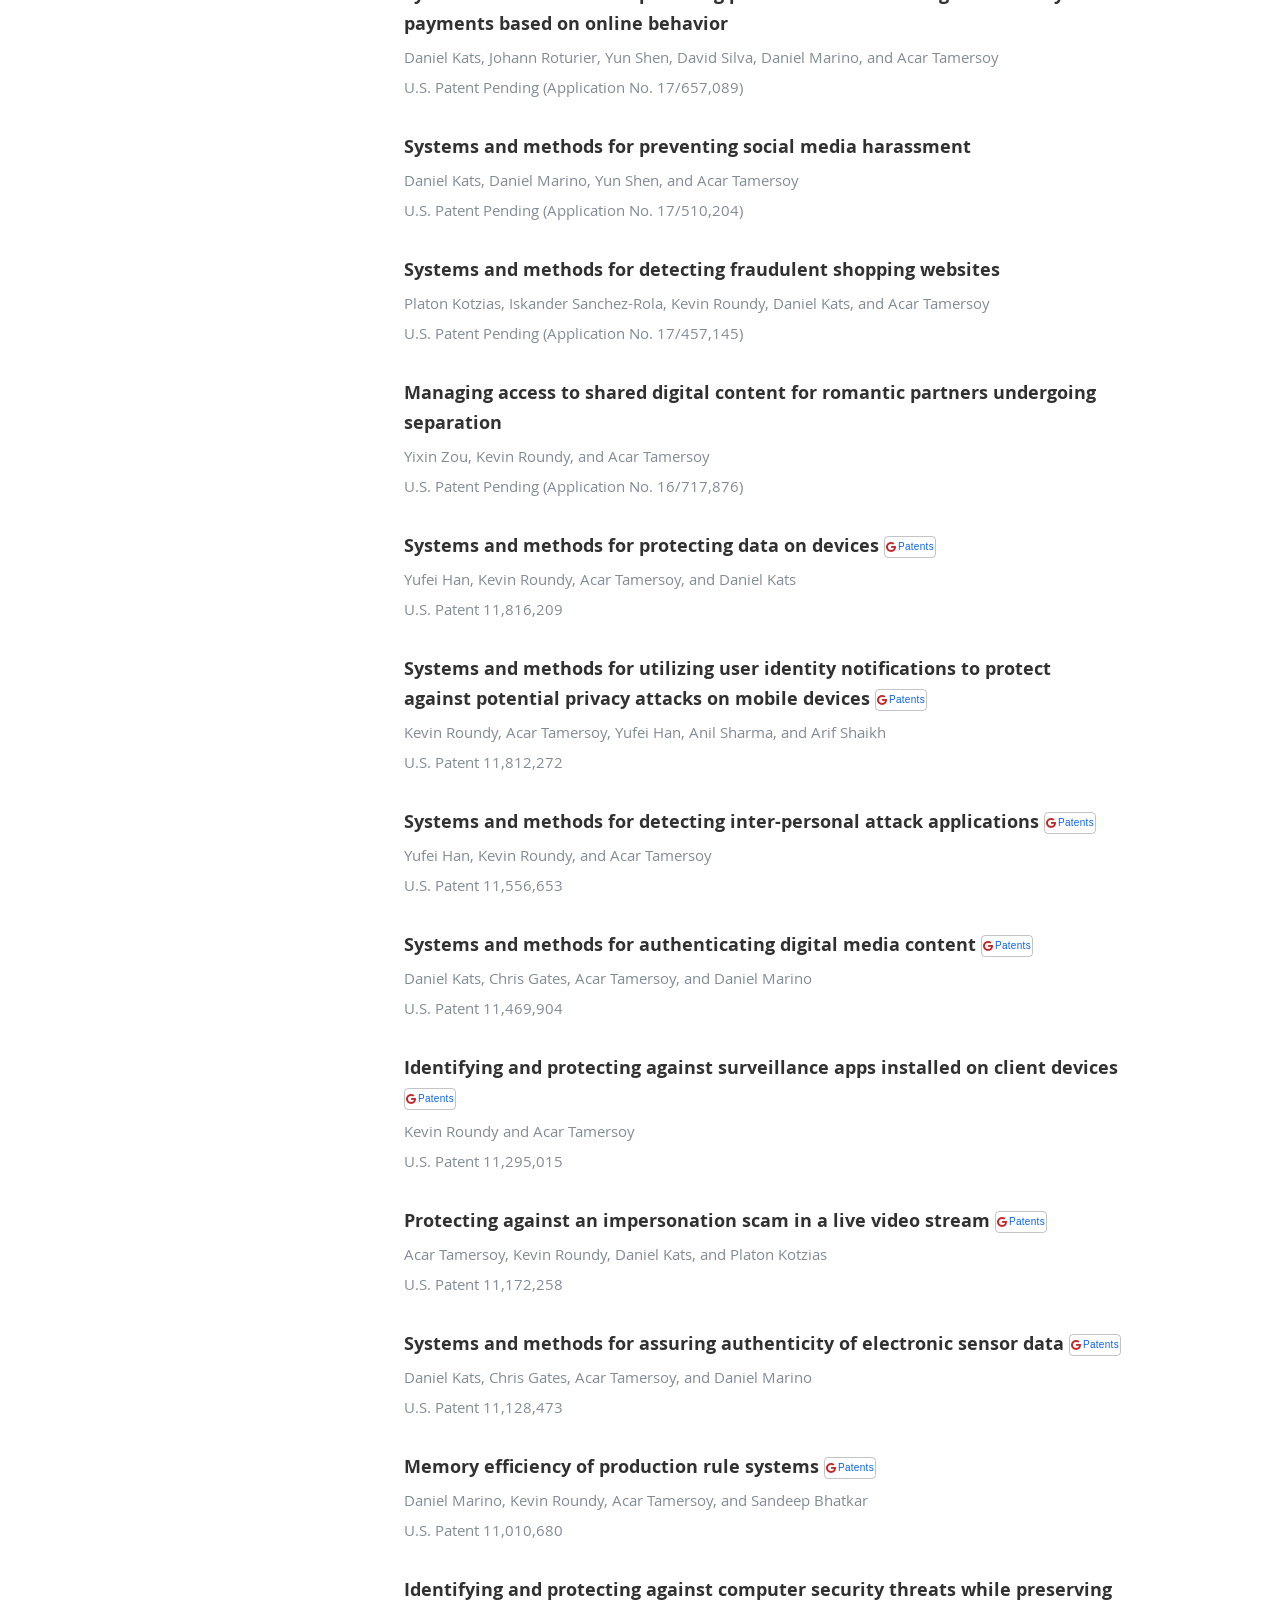
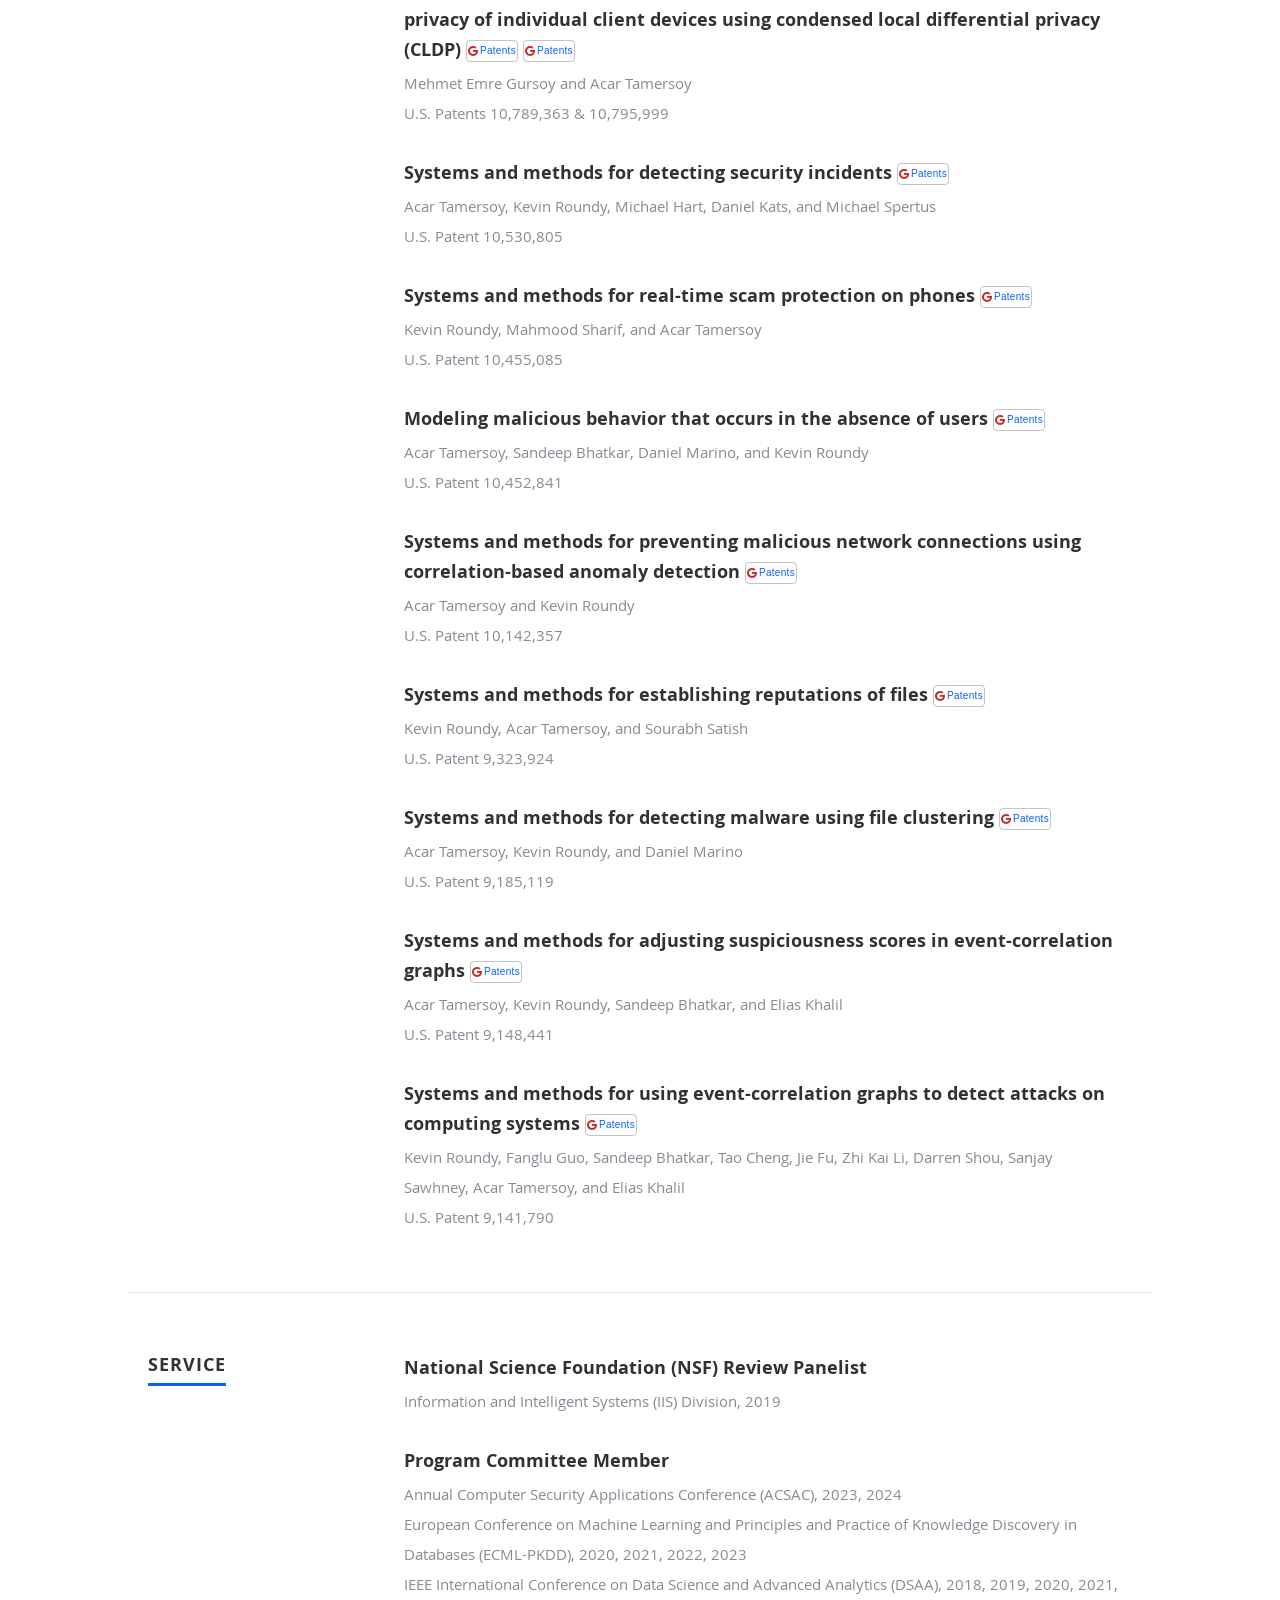
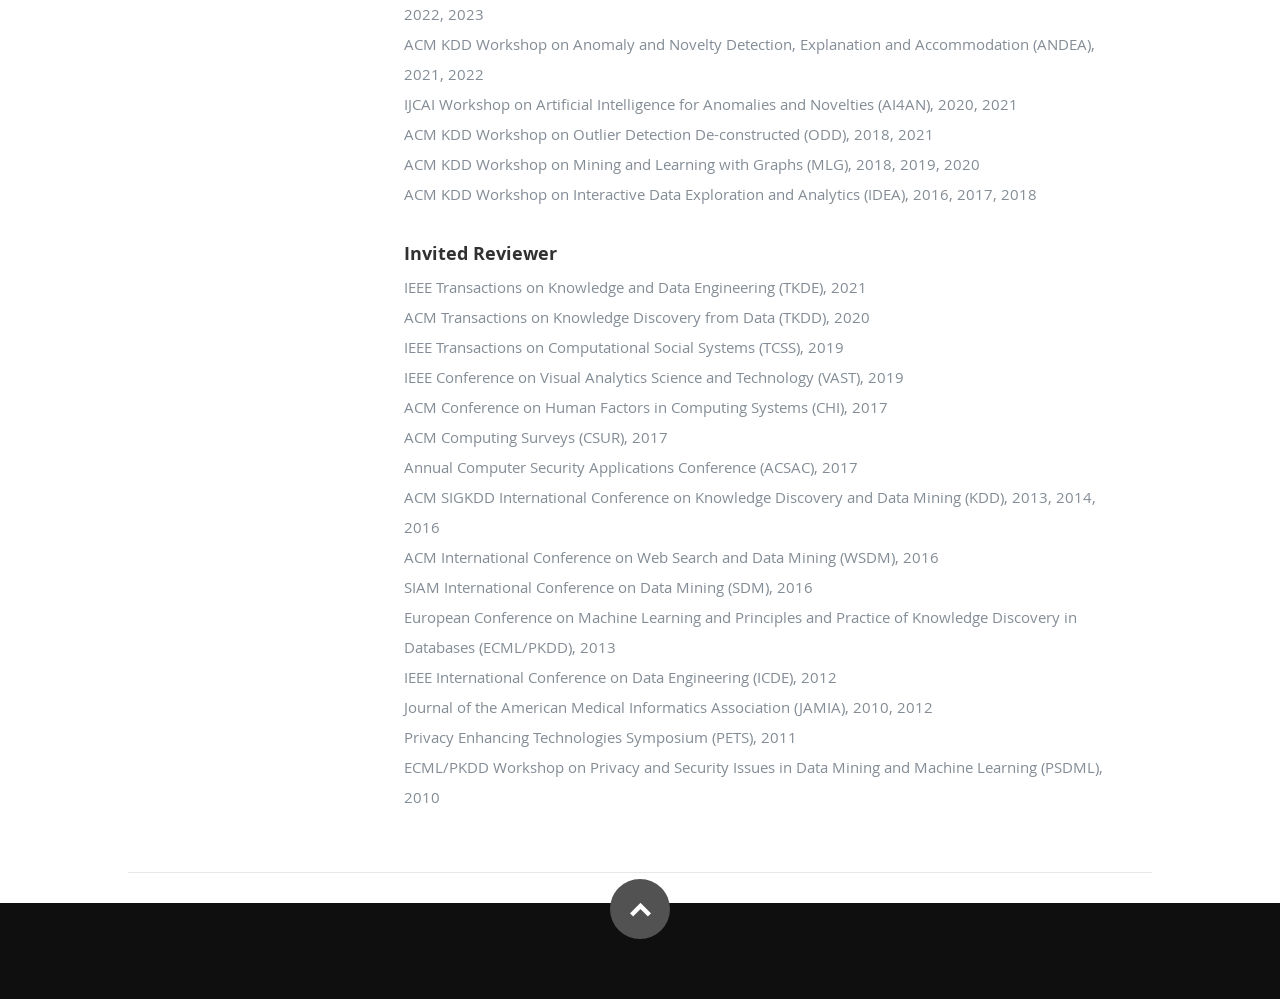
==== commit fe5d7f65: "Updates" ====
--- a/index.html
+++ b/index.html
@@ -1 +1 @@
-<!doctype html><html lang="en"><head><meta charset="utf-8"><meta name="viewport" content="width=device-width,initial-scale=1,shrink-to-fit=no"><meta name="theme-color" content="#000000"><link rel="manifest" href="/manifest.json"><link rel="shortcut icon" href="/favicon.ico"><link rel="stylesheet" href="/css/default.css"><link rel="stylesheet" href="/css/layout.css"><link rel="stylesheet" href="/css/media-queries.css"><link rel="stylesheet" href="/css/magnific-popup.css"><title>Acar Tamersoy</title><link href="/static/css/main.f87f4b36.css" rel="stylesheet"></head><body><noscript>You need to enable JavaScript to run this app.</noscript><div id="root"></div><script src="https://ajax.googleapis.com/ajax/libs/jquery/1.10.2/jquery.min.js"></script><script>window.jQuery||document.write('<script src="/js/jquery-1.10.2.min.js"><\/script>')</script><script type="text/javascript" src="/js/jquery-migrate-1.2.1.min.js"></script><script src="/js/jquery.flexslider.js"></script><script src="/js/waypoints.js"></script><script src="/js/jquery.fittext.js"></script><script src="/js/magnific-popup.js"></script><script src="/js/init.js"></script><script type="text/javascript" src="/static/js/main.707df243.js"></script></body></html>+<!doctype html><html lang="en"><head><meta charset="utf-8"><meta name="viewport" content="width=device-width,initial-scale=1,shrink-to-fit=no"><meta name="theme-color" content="#000000"><link rel="manifest" href="/manifest.json"><link rel="shortcut icon" href="/favicon.ico"><link rel="stylesheet" href="/css/default.css"><link rel="stylesheet" href="/css/layout.css"><link rel="stylesheet" href="/css/media-queries.css"><link rel="stylesheet" href="/css/magnific-popup.css"><title>Acar Tamersoy</title><link href="/static/css/main.f87f4b36.css" rel="stylesheet"></head><body><noscript>You need to enable JavaScript to run this app.</noscript><div id="root"></div><script src="https://ajax.googleapis.com/ajax/libs/jquery/1.10.2/jquery.min.js"></script><script>window.jQuery||document.write('<script src="/js/jquery-1.10.2.min.js"><\/script>')</script><script type="text/javascript" src="/js/jquery-migrate-1.2.1.min.js"></script><script src="/js/jquery.flexslider.js"></script><script src="/js/waypoints.js"></script><script src="/js/jquery.fittext.js"></script><script src="/js/magnific-popup.js"></script><script src="/js/init.js"></script><script type="text/javascript" src="/static/js/main.db7c4d6e.js"></script></body></html>
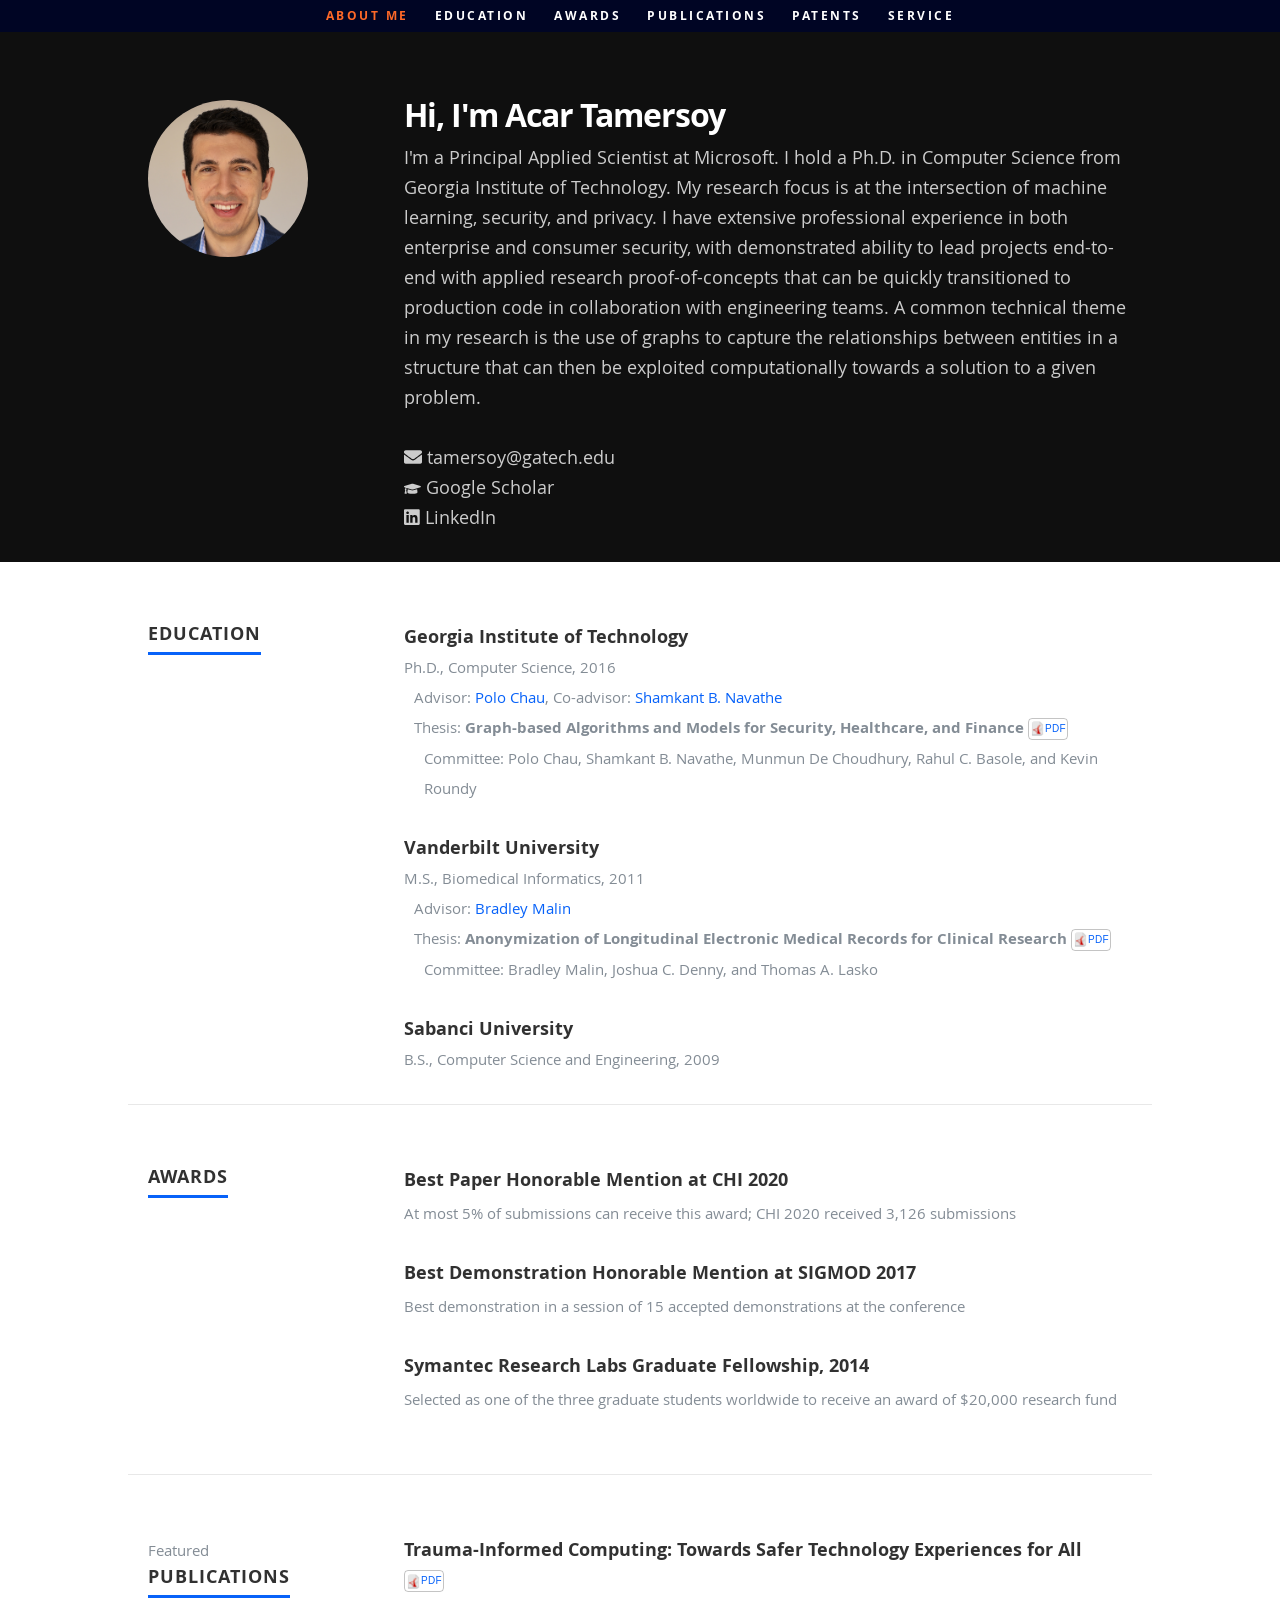
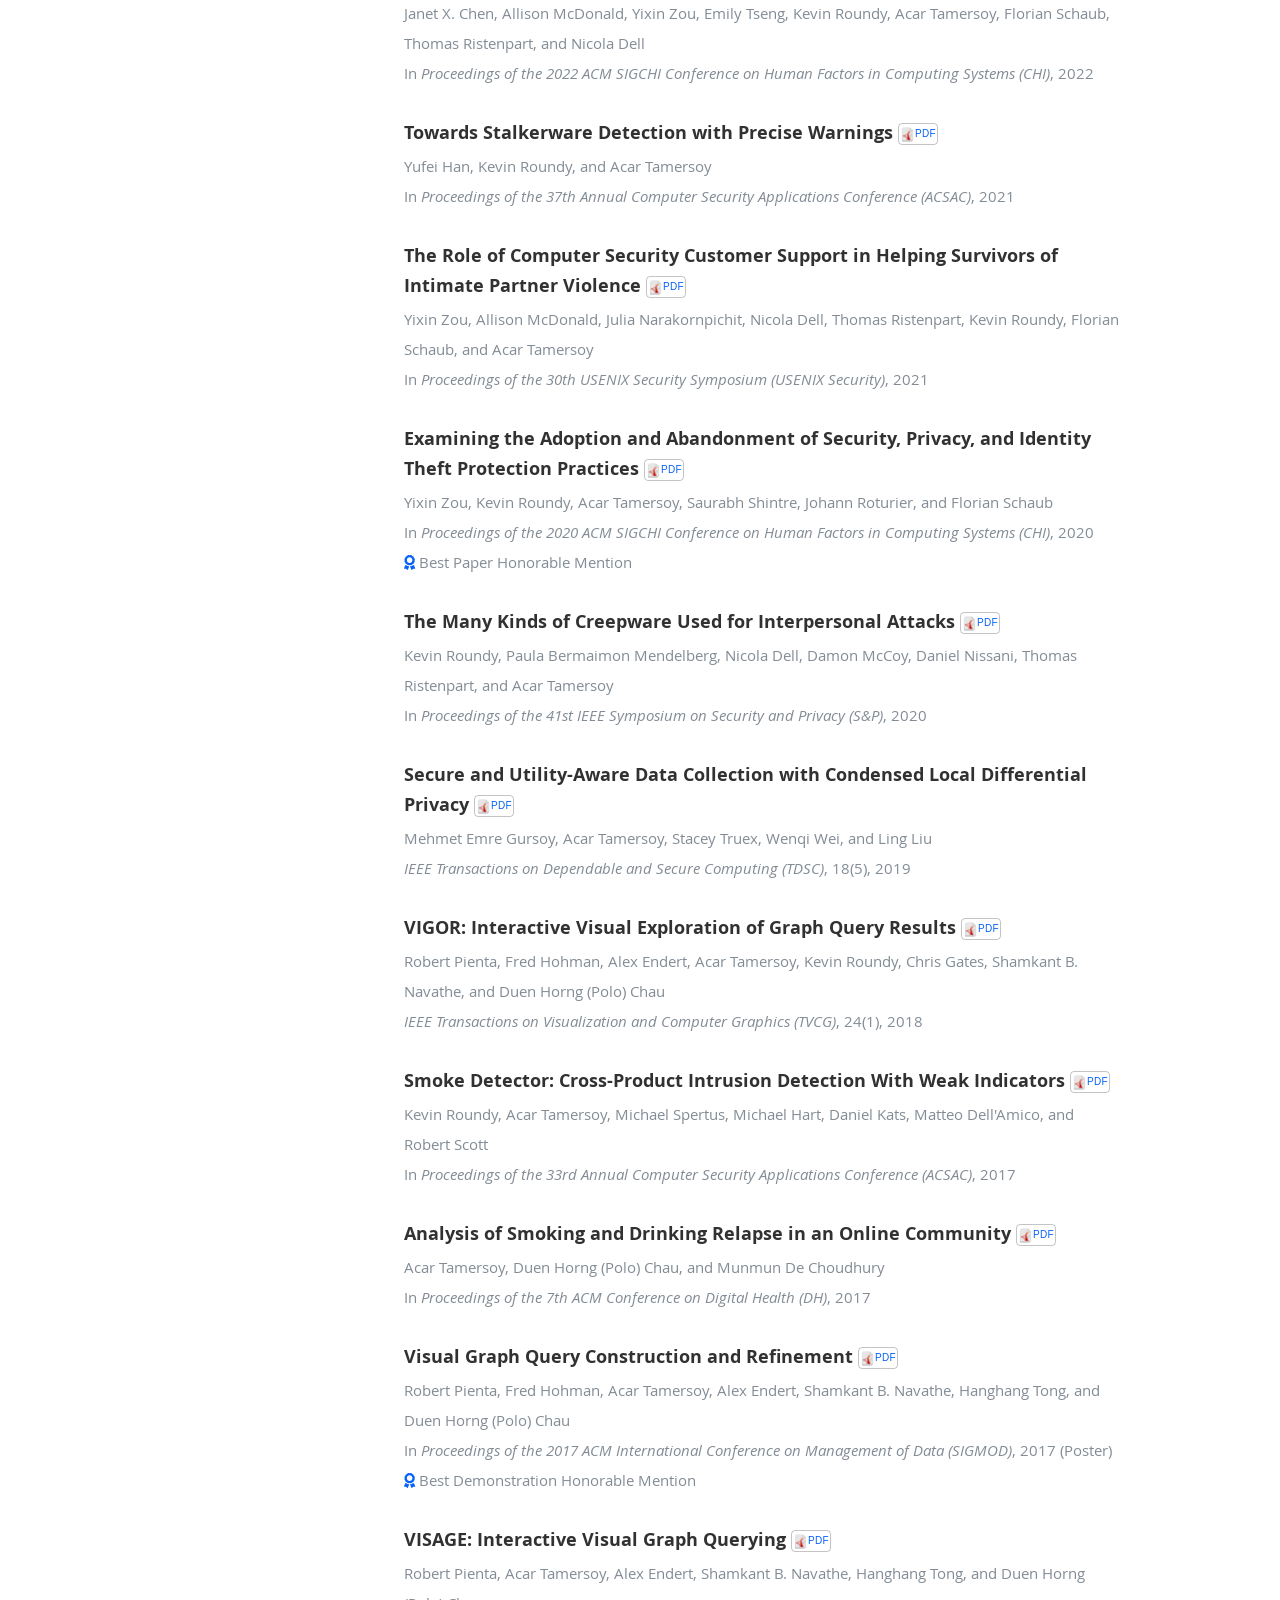
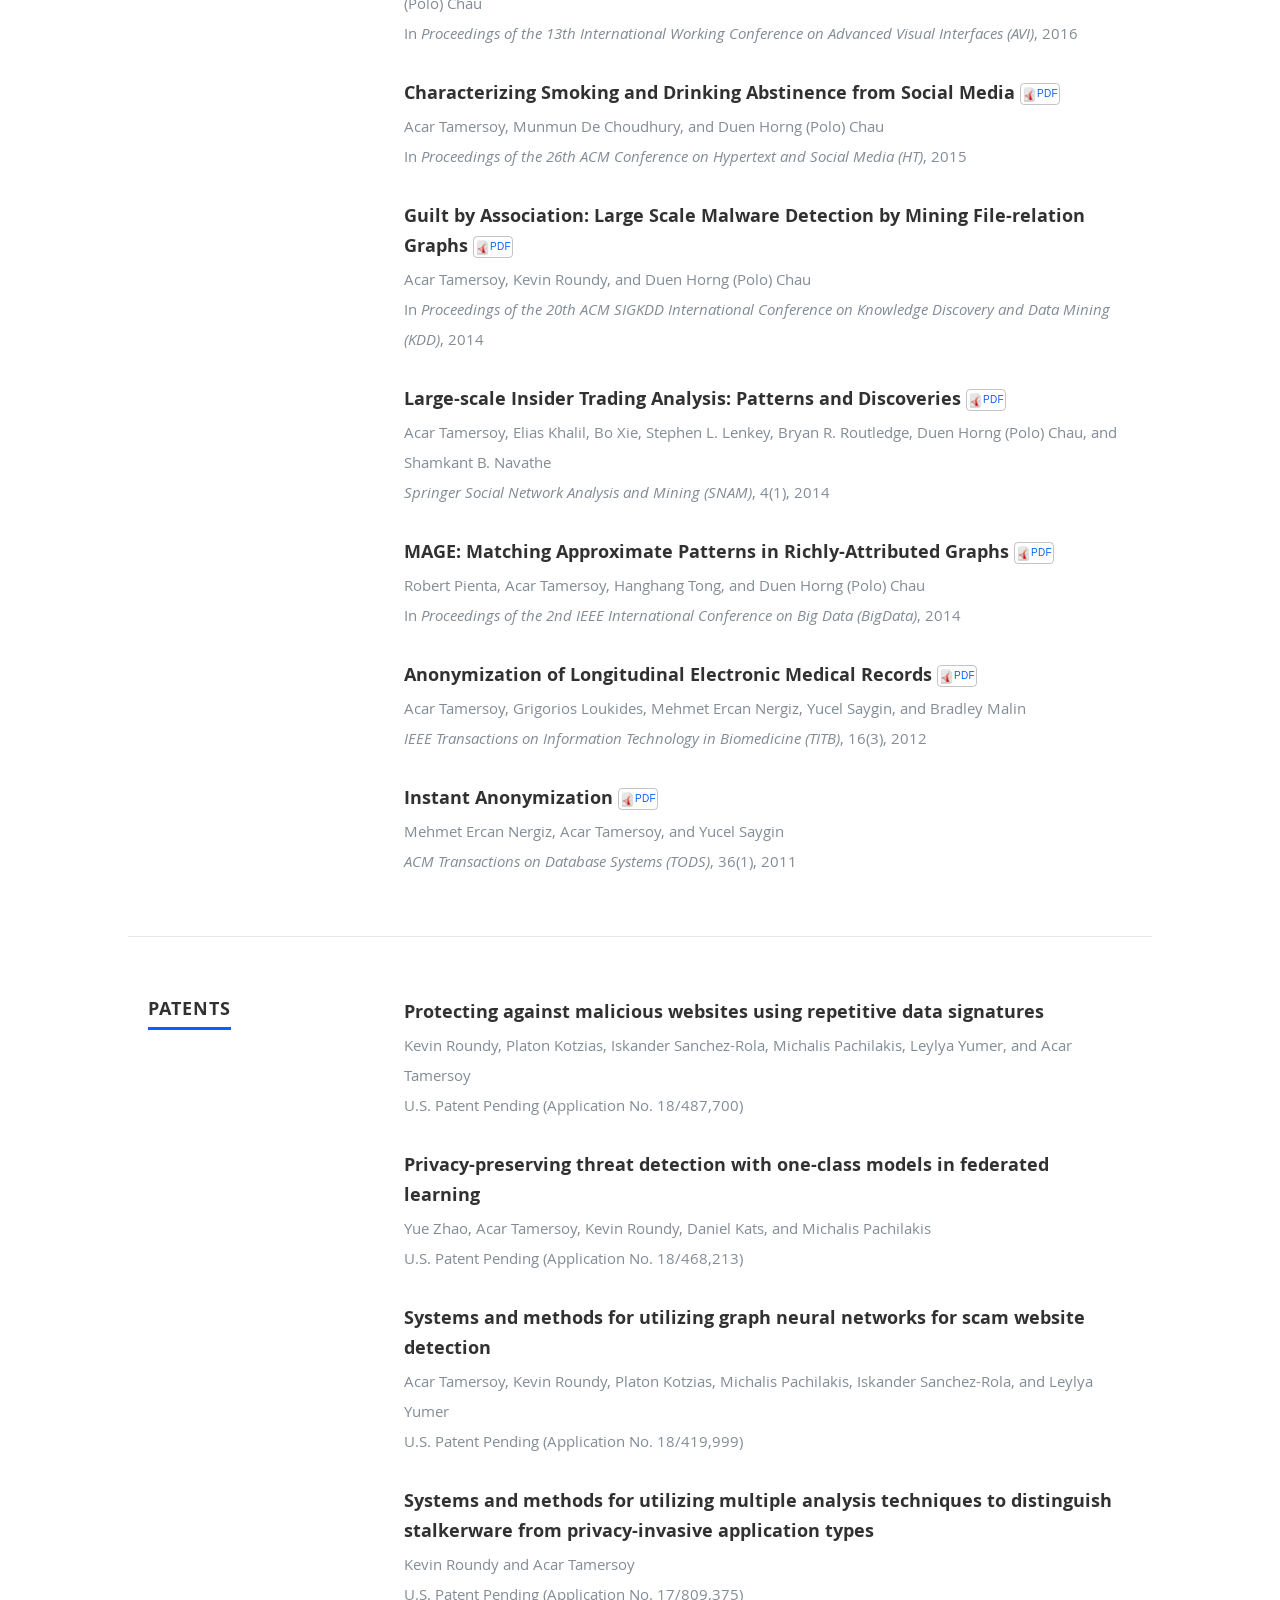
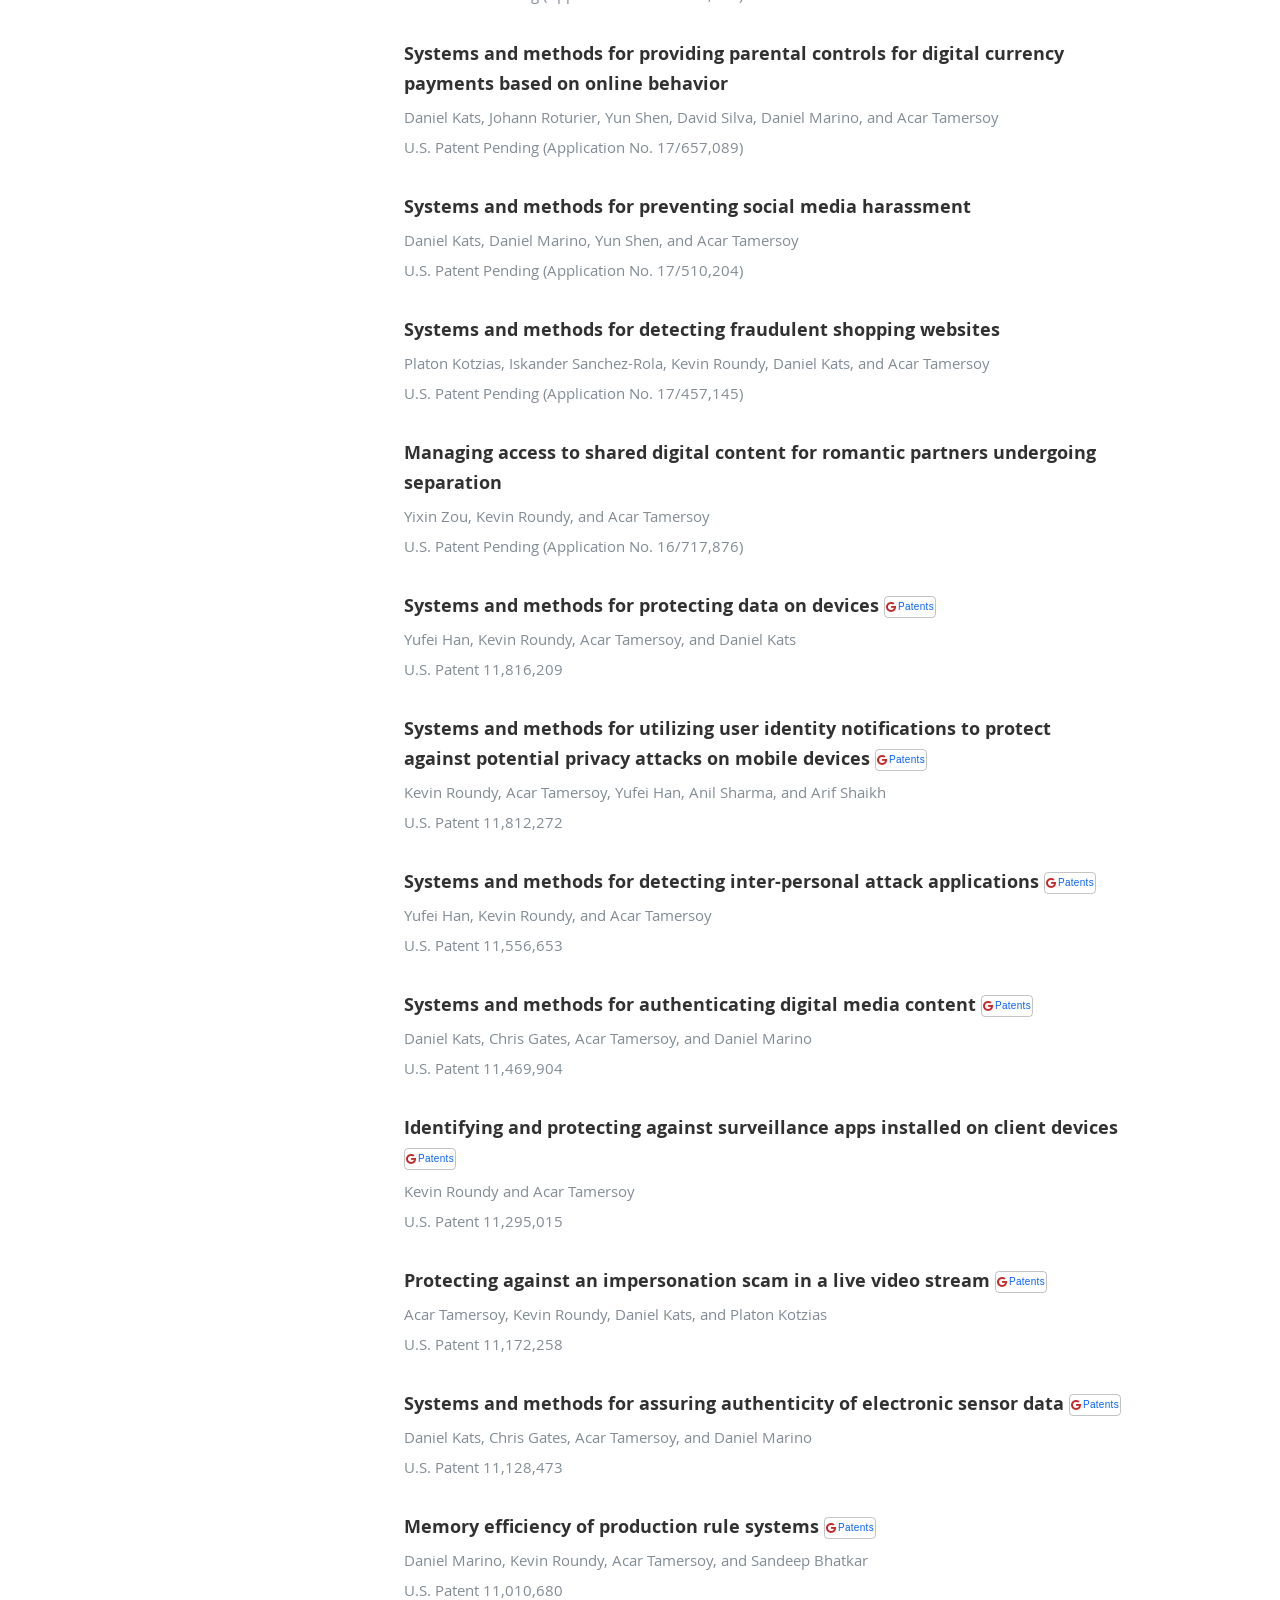
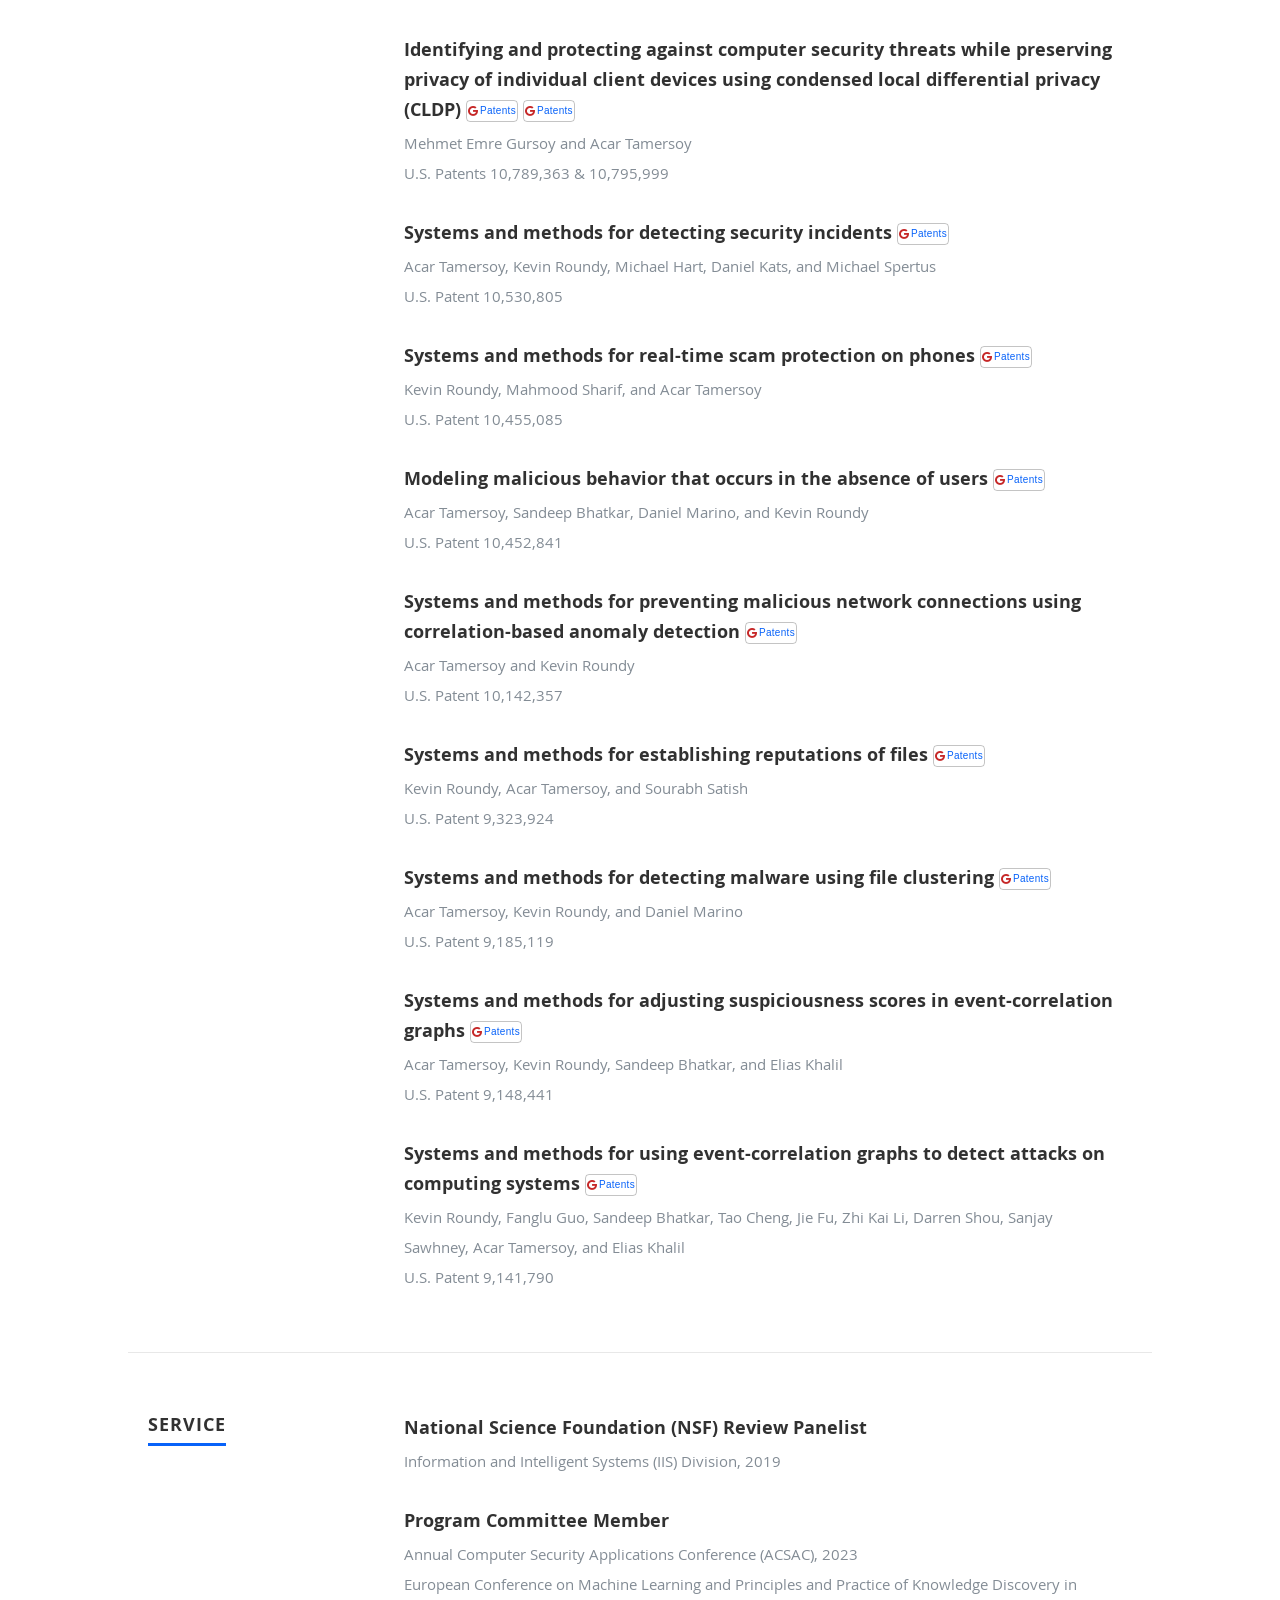
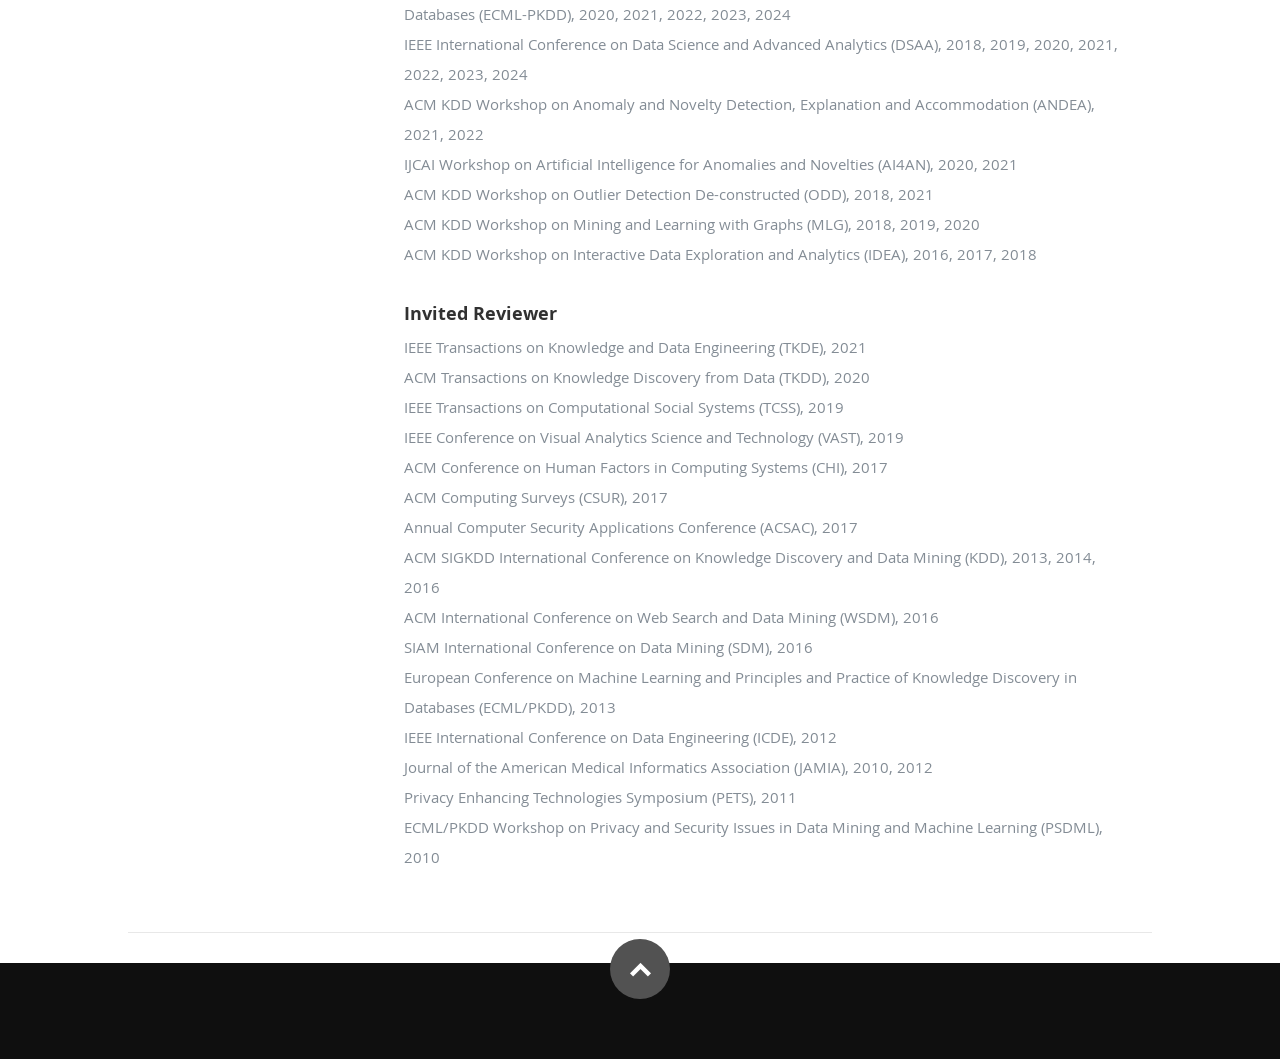
==== commit 3510df2c: "Updates" ====
--- a/index.html
+++ b/index.html
@@ -1 +1 @@
-<!doctype html><html lang="en"><head><meta charset="utf-8"><meta name="viewport" content="width=device-width,initial-scale=1,shrink-to-fit=no"><meta name="theme-color" content="#000000"><link rel="manifest" href="/manifest.json"><link rel="shortcut icon" href="/favicon.ico"><link rel="stylesheet" href="/css/default.css"><link rel="stylesheet" href="/css/layout.css"><link rel="stylesheet" href="/css/media-queries.css"><link rel="stylesheet" href="/css/magnific-popup.css"><title>Acar Tamersoy</title><link href="/static/css/main.f87f4b36.css" rel="stylesheet"></head><body><noscript>You need to enable JavaScript to run this app.</noscript><div id="root"></div><script src="https://ajax.googleapis.com/ajax/libs/jquery/1.10.2/jquery.min.js"></script><script>window.jQuery||document.write('<script src="/js/jquery-1.10.2.min.js"><\/script>')</script><script type="text/javascript" src="/js/jquery-migrate-1.2.1.min.js"></script><script src="/js/jquery.flexslider.js"></script><script src="/js/waypoints.js"></script><script src="/js/jquery.fittext.js"></script><script src="/js/magnific-popup.js"></script><script src="/js/init.js"></script><script type="text/javascript" src="/static/js/main.db7c4d6e.js"></script></body></html>+<!doctype html><html lang="en"><head><meta charset="utf-8"><meta name="viewport" content="width=device-width,initial-scale=1,shrink-to-fit=no"><meta name="theme-color" content="#000000"><link rel="manifest" href="/manifest.json"><link rel="shortcut icon" href="/favicon.ico"><link rel="stylesheet" href="/css/default.css"><link rel="stylesheet" href="/css/layout.css"><link rel="stylesheet" href="/css/media-queries.css"><link rel="stylesheet" href="/css/magnific-popup.css"><title>Acar Tamersoy</title><link href="/static/css/main.f87f4b36.css" rel="stylesheet"></head><body><noscript>You need to enable JavaScript to run this app.</noscript><div id="root"></div><script src="https://ajax.googleapis.com/ajax/libs/jquery/1.10.2/jquery.min.js"></script><script>window.jQuery||document.write('<script src="/js/jquery-1.10.2.min.js"><\/script>')</script><script type="text/javascript" src="/js/jquery-migrate-1.2.1.min.js"></script><script src="/js/jquery.flexslider.js"></script><script src="/js/waypoints.js"></script><script src="/js/jquery.fittext.js"></script><script src="/js/magnific-popup.js"></script><script src="/js/init.js"></script><script type="text/javascript" src="/static/js/main.86e523b0.js"></script></body></html>
